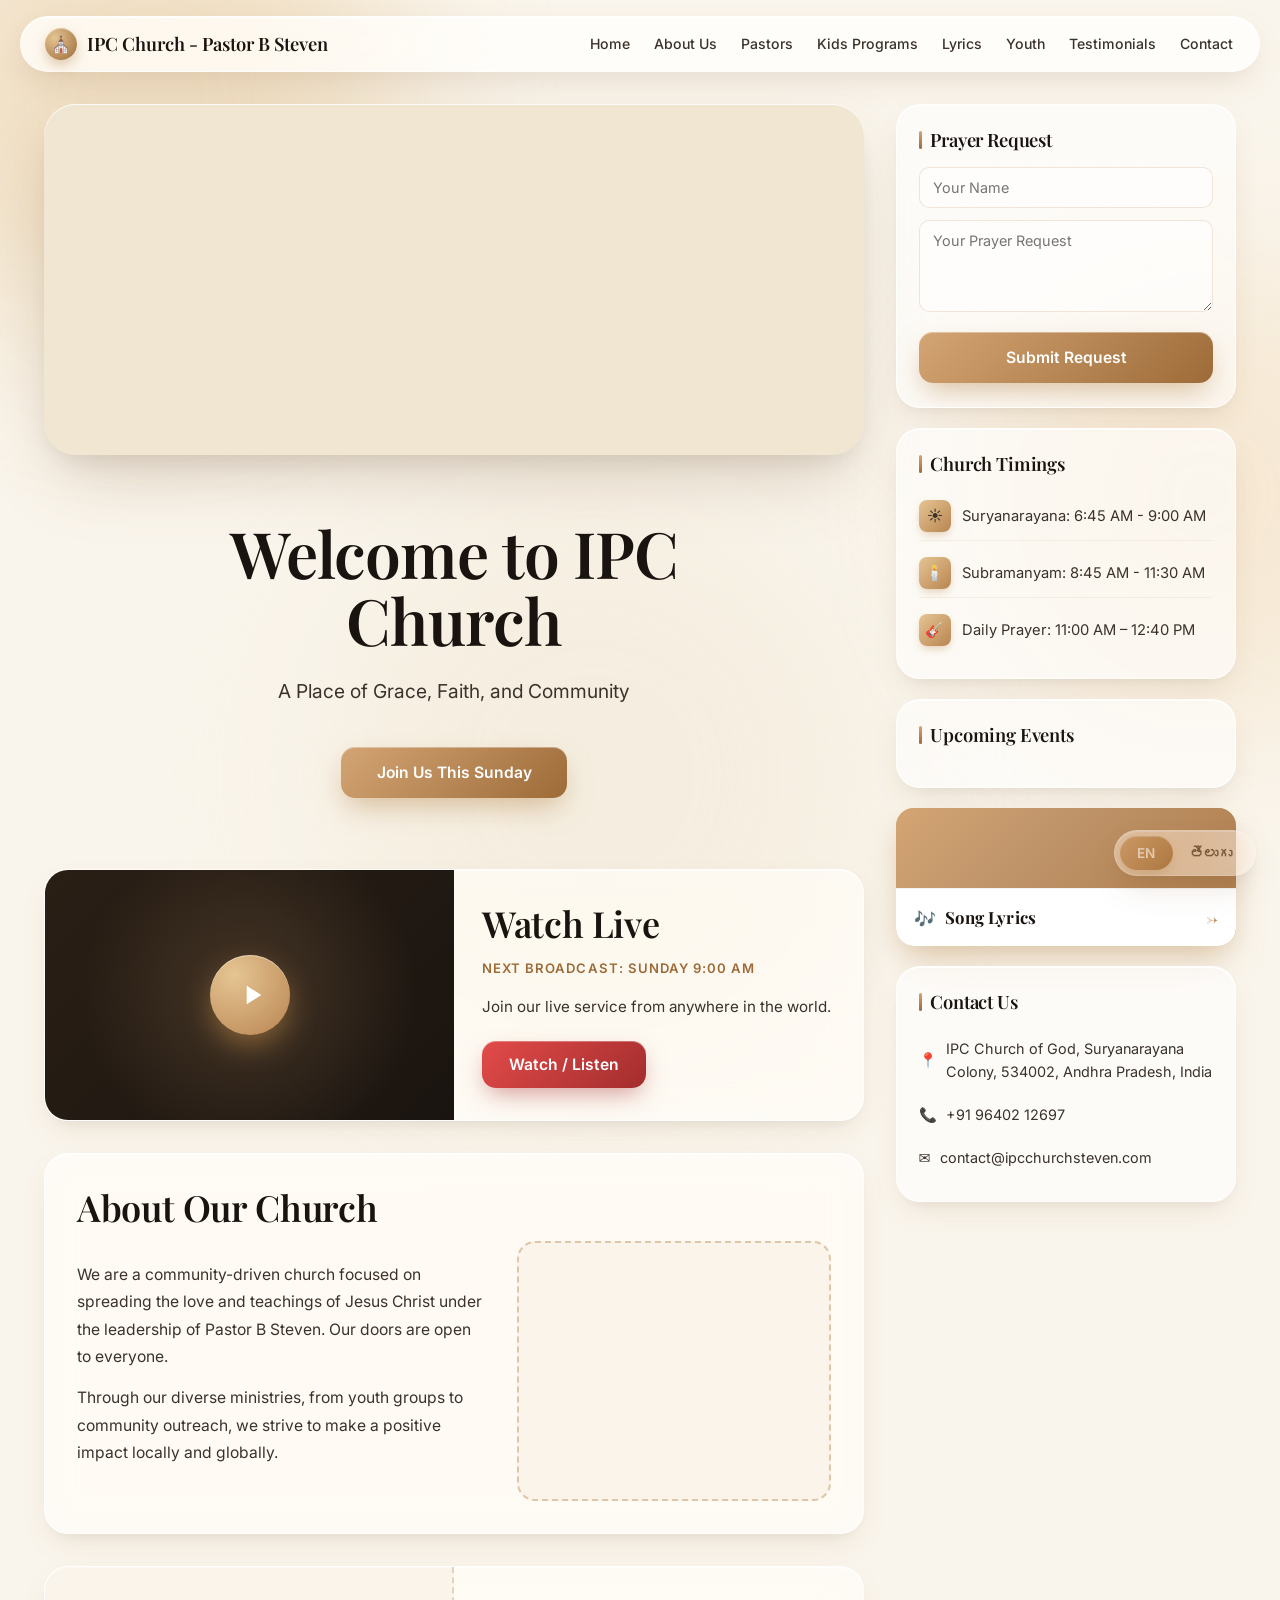
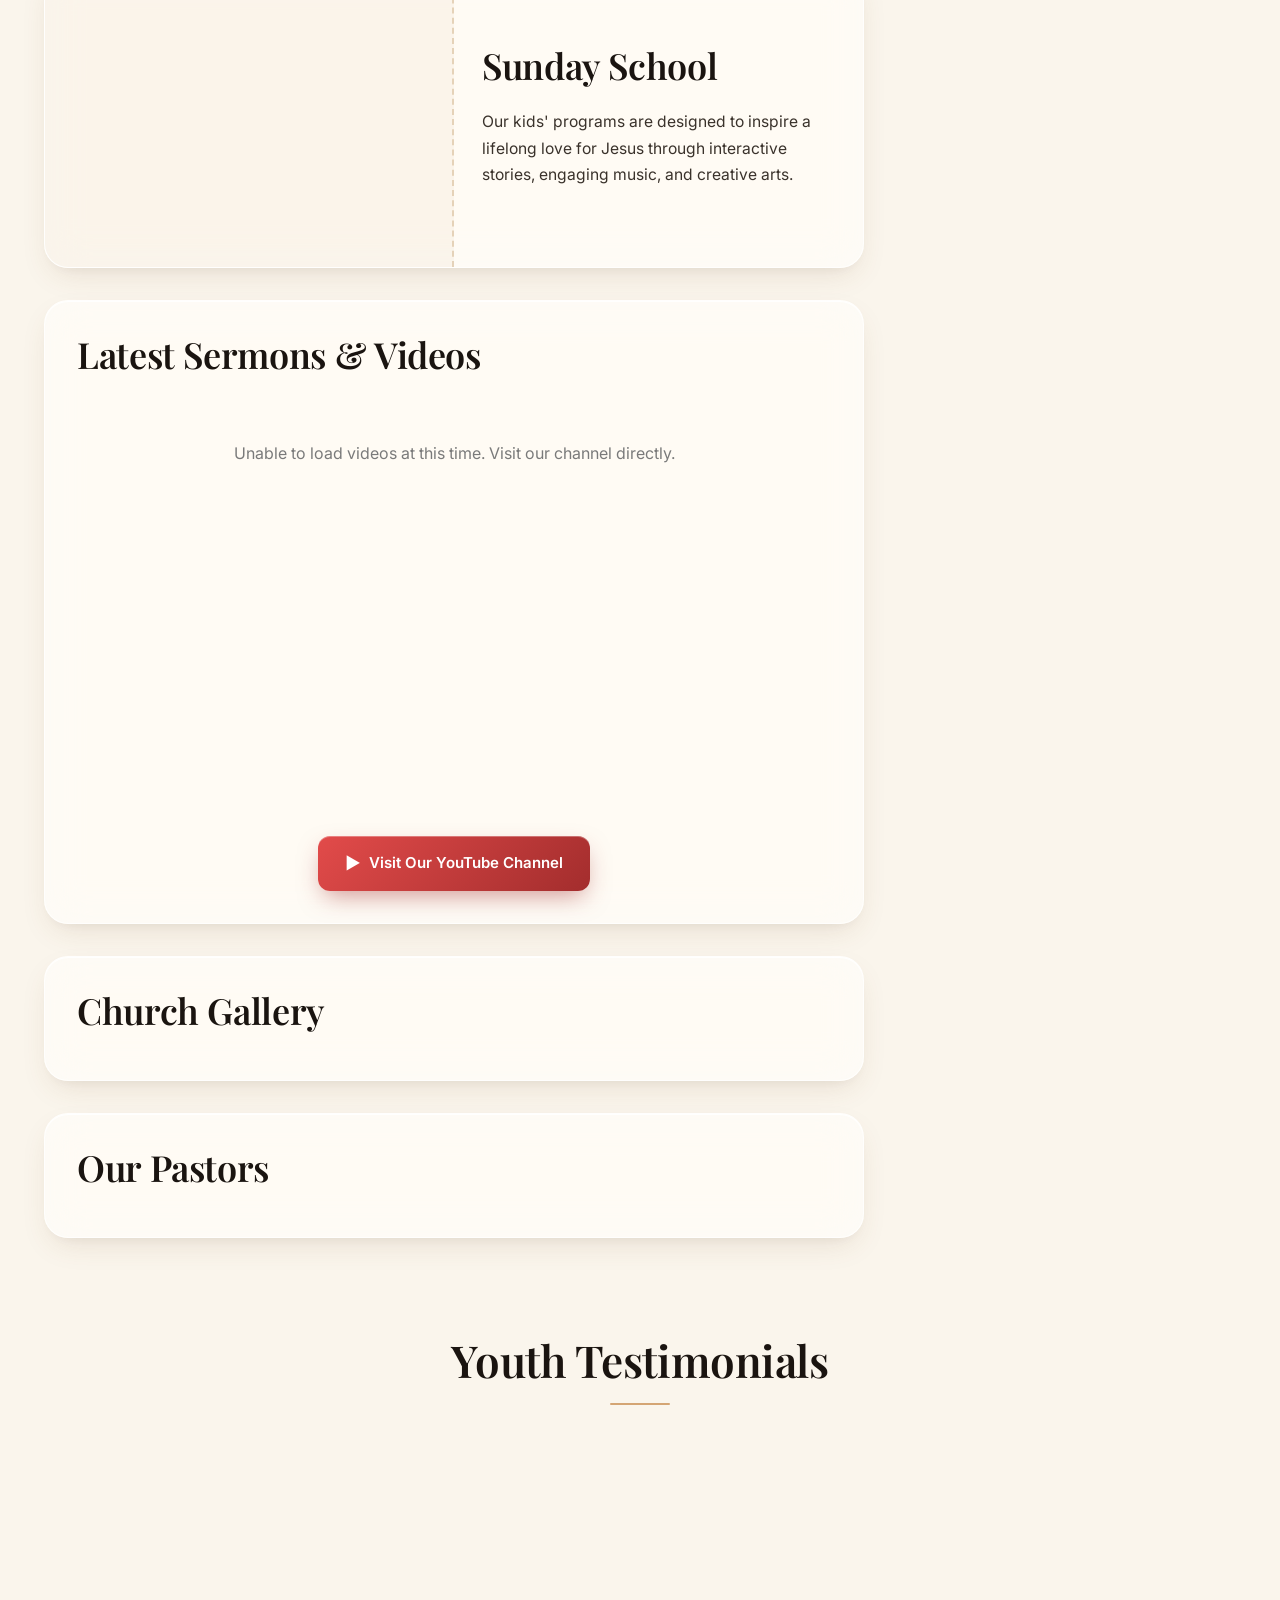
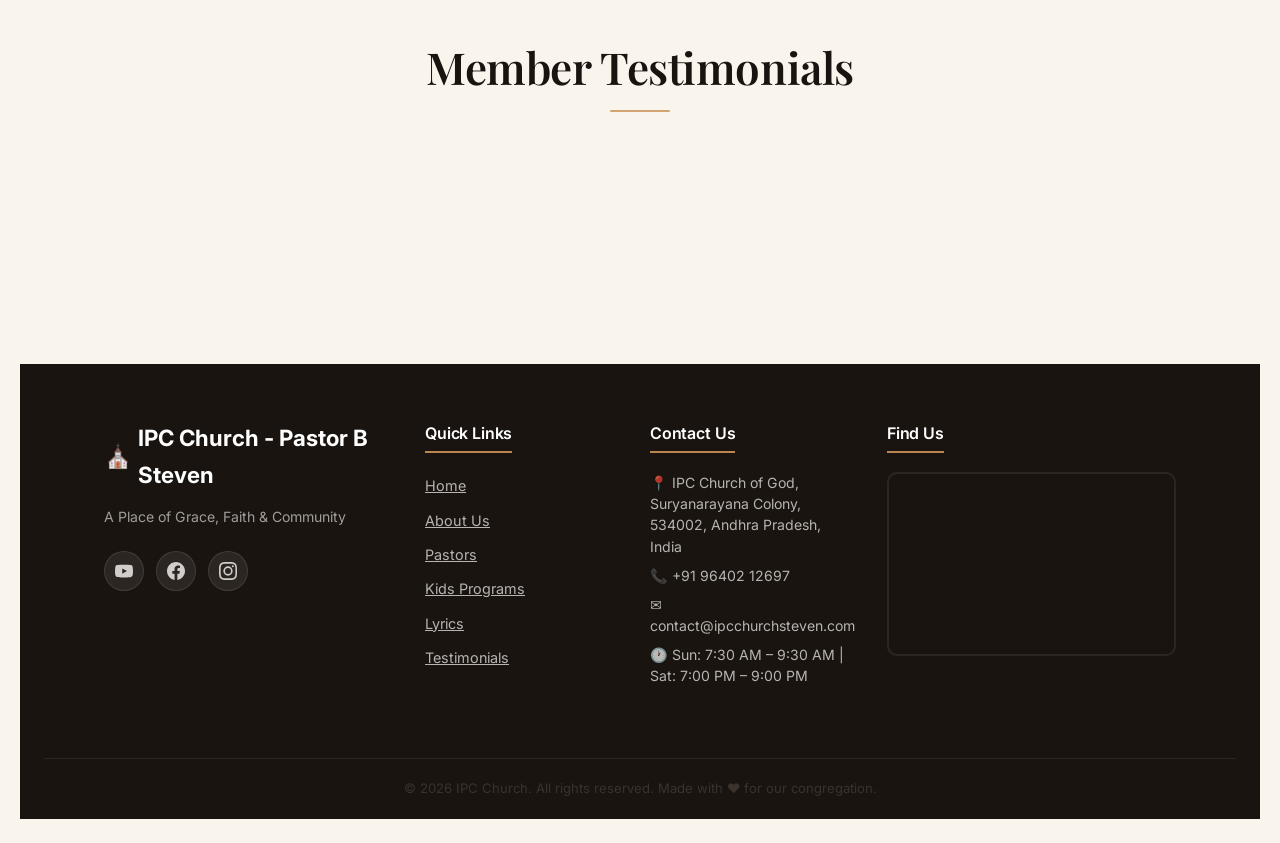
==== index.html @ 20d3e07c "Fix: load Supabase SDK + shim (was loading Firebase SDK — root cause of missing data)" ====
<!DOCTYPE html>
<html lang="en">

<head>
    <meta charset="UTF-8">
    <meta name="viewport" content="width=device-width, initial-scale=1.0">
    <title data-i18n="doc_title">Church Website</title>
    <!-- Google Fonts -->
    <link rel="preconnect" href="https://fonts.googleapis.com">
    <link rel="preconnect" href="https://fonts.gstatic.com" crossorigin>
    <link
        href="https://fonts.googleapis.com/css2?family=Inter:wght@400;500;600&family=Playfair+Display:ital,wght@0,400;0,600;0,700;1,400&display=swap"
        rel="stylesheet">
    <link rel="stylesheet" href="style.css?v=5">
    <link rel="stylesheet" href="lyrics.css">
    <!-- Supabase SDK + compat shim (replaces Firebase) -->
    <script src="https://cdn.jsdelivr.net/npm/@supabase/supabase-js@2"></script>
    <script src="supabase-shim.js"></script>
    <script src="translations.js" defer></script>
    <script src="cms-bridge.js" defer></script>
    <script src="main.js?v=3" defer></script>

</head>

<body>
    <!-- Floating Bilingual Toggle -->
    <button id="lang-toggle" class="lang-toggle">
        <span class="lang-option active" data-lang="en">EN</span>
        <span class="lang-option" data-lang="te">తెలుగు</span>
    </button>

    <!-- Sticky Navigation -->
    <header class="navbar">
        <div class="logo">
            <span class="logo-icon">⛪</span>
            <span class="logo-text" data-i18n="doc_title">IPC Church</span>
        </div>
        <button class="hamburger" id="hamburger-menu" aria-label="Toggle Menu">
            <span class="bar"></span>
            <span class="bar"></span>
            <span class="bar"></span>
        </button>
        <nav class="nav-links" id="nav-links">
            <a href="index.html#home" data-i18n="nav_home">Home</a>
            <a href="index.html#about" data-i18n="nav_about">About Us</a>
            <a href="index.html#pastors" data-i18n="nav_pastors">Pastors</a>
            <a href="kids-programs.html" data-i18n="nav_kids">Kids Programs</a>
            <a href="lyrics.html">Lyrics</a>
            <a href="index.html#youth" data-i18n="nav_youth">Youth</a>
            <a href="index.html#testimonials" data-i18n="nav_testimonials">Testimonials</a>
            <a href="index.html#contact" data-i18n="nav_contact">Contact</a>
        </nav>
    </header>

    <!-- =====================================================
         TESTIMONIAL MODAL OVERLAY
         ===================================================== -->
    <div id="testimonial-modal" class="t-modal-overlay" role="dialog" aria-modal="true" aria-labelledby="t-modal-name"
        hidden>
        <div class="t-modal-card">
            <button class="t-modal-close" id="t-modal-close" aria-label="Close">&times;</button>
            <div class="t-modal-photo-wrap">
                <div class="img-placeholder t-modal-photo" id="t-modal-photo"><span id="t-modal-num"></span></div>
            </div>
            <h3 class="t-modal-name" id="t-modal-name"></h3>
            <div class="t-modal-role" id="t-modal-role"></div>
            <div class="t-modal-quote-icon">❝</div>
            <p class="t-modal-text" id="t-modal-text"></p>
            <a href="testimonials.html" class="primary-btn t-modal-link">View All Testimonials →</a>
        </div>
    </div>

    <div class="layout-wrapper">
        <!-- Main Content Area (Left) -->
        <main class="main-content">
            <!-- Hero Section -->
            <section id="home" class="hero-section fade-in">
                <div class="hero-slider" id="heroSlider">
                    <!-- CMS Hero Slides -->
                </div>
                <div class="hero-content">
                    <h1 data-i18n="hero_title" class="title">Welcome</h1>
                    <p data-i18n="hero_subtitle" class="subtitle">A Place of Grace, Faith, and Community</p>
                    <button class="primary-btn" data-i18n="hero_btn">Join Us</button>
                </div>
            </section>

            <!-- Watch Live Section -->
            <section id="watch-live" class="watch-live-section fade-in">
                <div class="watch-live-container">
                    <div class="watch-live-video">
                        <div class="video-placeholder">
                            <svg class="play-icon" viewBox="0 0 24 24" fill="white" width="48" height="48">
                                <path d="M8 5v14l11-7z" />
                            </svg>
                        </div>
                    </div>
                    <div class="watch-live-info">
                        <h2 data-i18n="watch_live_title" class="section-title">Watch Live</h2>
                        <p class="broadcast-date" data-i18n="watch_live_date">Join our live service</p>
                        <p class="broadcast-desc" data-i18n="watch_live_desc">Stream our service from anywhere in the world.</p>
                        <button class="primary-btn live-btn" data-i18n="watch_btn">Watch / Listen</button>
                    </div>
                </div>
            </section>

            <!-- About Section -->
            <section id="about" class="about-section fade-in">
                <h2 class="section-title" data-i18n="about_title">About Our Church</h2>
                <div class="about-grid">
                    <div class="about-text">
                        <p data-i18n="about_text1">Loading church description...</p>
                        <p data-i18n="about_text2"></p>
                    </div>
                    <div class="about-img-container">
                        <img src="" alt="" class="about-img" style="display:none">
                    </div>
                </div>
            </section>

            <!-- Sunday School -->
            <section id="sunday_school" class="sunday-school-section fade-in">
                <div class="sunday-school-banner">
                    <div class="ss-img-container">
                        <img src="" alt="" class="ss-img" style="display:none">
                    </div>
                    <div class="ss-content-overlay">
                        <h2 class="section-title" data-i18n="nav_sunday_school">Sunday School & Learning</h2>
                        <p class="kids-info-desc" data-i18n="kids_info_desc">Our kids programs inspire a lifelong love for Jesus.</p>
                    </div>
                </div>
            </section>

            <!-- Latest Church Videos (Automated by CMS) -->
            <section id="youtube-feed" class="youtube-section fade-in">
                <div class="section-container">
                    <h2 class="section-title" data-i18n="yt_feed_title">Latest Sermons & Church Videos</h2>
                    <div id="yt-video-grid" class="yt-video-grid">
                        <div class="yt-loading">
                            <span class="loader"></span>
                            <p>Fetching latest videos...</p>
                        </div>
                    </div>
                    <div class="yt-section-footer">
                        <a href="#" id="yt-channel-link" target="_blank" class="yt-visit-btn">
                            <span class="yt-btn-icon">▶</span>
                            <span data-i18n="yt_btn_visit">Visit Our YouTube Channel</span>
                        </a>
                    </div>
                </div>
            </section>

            <section id="gallery" class="gallery-section fade-in">
                <h2 class="section-title" data-i18n="gallery_title">Church Gallery</h2>
                <div class="section-container">
                    <!-- Albums will be injected here -->
                </div>
            </section>

            <section id="pastors" class="pastors-section fade-in content-section">
                <h2 class="section-title" data-i18n="pastors_title">Our Pastors</h2>
                <div class="pastors-grid">
                    <!-- CMS Pastors Cards -->
                </div>
            </section>

        </main>

        <aside class="sidebar fade-in delay-1">

            <!-- Prayer Request Form -->
            <div class="sidebar-widget prayer-widget" id="prayer">
                <h3 data-i18n="sidebar_prayer_title" class="widget-title">Prayer Request</h3>
                <form class="prayer-form">
                    <input type="text" data-i18n-placeholder="sidebar_prayer_name" placeholder="Your Name" required />
                    <textarea data-i18n-placeholder="sidebar_prayer_msg" placeholder="Your Prayer Request" rows="4"
                        required></textarea>
                    <button type="submit" class="primary-btn full-width" data-i18n="sidebar_prayer_btn">Submit
                        Request</button>
                </form>
            </div>

            <!-- Church Timings -->
            <div class="sidebar-widget timings-widget" id="timings">
                <h3 data-i18n="sidebar_timings_title" class="widget-title">Church Timings</h3>
                <ul class="widget-list">
                    <li><span class="icon">☀️</span> <span data-i18n="timings_sunday">Sunday Service</span></li>
                    <li><span class="icon">🕯️</span> <span data-i18n="timings_wednesday">Wednesday Fasting Prayer</span></li>
                    <li><span class="icon">🎸</span> <span data-i18n="timings_friday">Friday Youth Meeting</span></li>
                </ul>
            </div>

            <!-- Events Timeline -->
            <div class="sidebar-widget timeline-widget" id="events">
                <h3 data-i18n="sidebar_events_title" class="widget-title">Upcoming Events</h3>
                <div class="timeline-container">
                    <!-- CMS Events -->
                </div>
            </div>

            <!-- Lyrics Banner Card -->
            <a href="lyrics.html" class="lyrics-banner-card" id="lyrics" aria-label="Go to Song Lyrics page">
                <div class="lyrics-banner-img"></div>
                <div class="lyrics-banner-label">
                    <span class="lyrics-banner-icon">🎶</span>
                    <span class="lyrics-banner-text">Song Lyrics</span>
                    <span class="lyrics-banner-arrow">→</span>
                </div>
            </a>

            <!-- Contact Info -->
            <div class="sidebar-widget contact-widget" id="contact">
                <h3 data-i18n="sidebar_contact_title" class="widget-title">Contact Us</h3>
                <div class="contact-details">
                    <p>📍 <span data-i18n="contact_address">Loading address...</span></p>
                    <p>📞 <span data-i18n="contact_phone">Loading phone...</span></p>
                    <p>✉️ <span data-i18n="contact_email">Loading email...</span></p>
                </div>
            </div>

        </aside>
    </div>

    <!-- Testimonials Section - Now Full Width & Centered below the main grid -->
    <div class="full-width-section-container">
        <section id="youth" class="testimonials-section fade-in">
            <h2 class="section-title" data-i18n="youth_test_title">Youth Testimonials</h2>
            <div class="carousel-viewport" id="youth-carousel">
                <!-- Cards will be injected by CMS/Bridge -->
            </div>
            <div class="btn-container">
                <a href="testimonials.html#youth" class="primary-btn see-more-btn" id="see-more-youth" style="display:none">See More →</a>
            </div>
        </section>

        <section id="testimonials" class="testimonials-section fade-in">
            <h2 class="section-title" data-i18n="member_test_title">Member Testimonials</h2>
            <div class="carousel-viewport" id="member-carousel">
                <!-- Cards will be injected by CMS/Bridge -->
            </div>
            <div class="btn-container">
                <a href="testimonials.html#member" class="primary-btn see-more-btn" id="see-more-member" style="display:none">See More →</a>
            </div>
        </section>
    </div>

    <!-- SITE FOOTER -->
    <footer class="site-footer">
        <div class="footer-inner">
            <!-- Brand & Social -->
            <div class="footer-brand">
                <div class="footer-logo">⛪ <span data-i18n="doc_title">IPC Church</span></div>
                <p class="footer-tagline" data-i18n="footer_tagline">A Place of Grace, Faith &amp; Community</p>
                <div class="footer-social">
                    <a href="#" class="social-link" aria-label="YouTube" title="YouTube">
                        <svg viewBox="0 0 24 24" fill="currentColor">
                            <path
                                d="M23.5 6.2a3 3 0 0 0-2.1-2.1C19.5 3.5 12 3.5 12 3.5s-7.5 0-9.4.6A3 3 0 0 0 .5 6.2 31 31 0 0 0 0 12a31 31 0 0 0 .5 5.8 3 3 0 0 0 2.1 2.1C4.5 20.5 12 20.5 12 20.5s7.5 0 9.4-.6a3 3 0 0 0 2.1-2.1A31 31 0 0 0 24 12a31 31 0 0 0-.5-5.8zM9.7 15.5V8.5l6.3 3.5-6.3 3.5z" />
                        </svg>
                    </a>
                    <a href="#" class="social-link" aria-label="Facebook" title="Facebook">
                        <svg viewBox="0 0 24 24" fill="currentColor">
                            <path
                                d="M24 12.1C24 5.4 18.6 0 12 0S0 5.4 0 12.1c0 6 4.4 11 10.1 11.9v-8.4H7.1v-3.5h3V9.4c0-3 1.8-4.6 4.5-4.6 1.3 0 2.7.2 2.7.2v3h-1.5c-1.5 0-2 .9-2 1.8v2.3h3.3l-.5 3.5h-2.8v8.4C19.6 23.1 24 18.1 24 12.1z" />
                        </svg>
                    </a>
                    <a href="#" class="social-link" aria-label="Instagram" title="Instagram">
                        <svg viewBox="0 0 24 24" fill="currentColor">
                            <path
                                d="M12 2.2c3.2 0 3.6 0 4.9.1 3.3.1 4.8 1.7 4.9 4.9.1 1.3.1 1.6.1 4.8s0 3.6-.1 4.8c-.1 3.2-1.7 4.8-4.9 4.9-1.3.1-1.6.1-4.9.1s-3.6 0-4.8-.1c-3.3-.1-4.8-1.7-4.9-4.9C2.2 15.6 2.2 15.2 2.2 12s0-3.6.1-4.8C2.4 3.9 4 2.4 7.2 2.3 8.4 2.2 8.8 2.2 12 2.2zM12 0C8.7 0 8.3 0 7.1.1 2.7.3.3 2.7.1 7.1 0 8.3 0 8.7 0 12s0 3.7.1 4.9c.2 4.4 2.6 6.8 7 7C8.3 24 8.7 24 12 24s3.7 0 4.9-.1c4.4-.2 6.8-2.6 7-7 .1-1.2.1-1.6.1-4.9s0-3.7-.1-4.9c-.2-4.4-2.6-6.8-7-7C15.7 0 15.3 0 12 0zm0 5.8a6.2 6.2 0 1 0 0 12.4A6.2 6.2 0 0 0 12 5.8zM12 16a4 4 0 1 1 0-8 4 4 0 0 1 0 8zm6.4-11.8a1.4 1.4 0 1 0 0 2.8 1.4 1.4 0 0 0 0-2.8z" />
                        </svg>
                    </a>
                </div>
            </div>

            <!-- Quick Links -->
            <div class="footer-links-col">
                <h4 class="footer-col-title" data-i18n="footer_quick_links">Quick Links</h4>
                <ul>
                    <li><a href="index.html#home">Home</a></li>
                    <li><a href="index.html#about">About Us</a></li>
                    <li><a href="index.html#pastors">Pastors</a></li>
                    <li><a href="kids-programs.html">Kids Programs</a></li>
                    <li><a href="lyrics.html">Lyrics</a></li>
                    <li><a href="testimonials.html">Testimonials</a></li>
                </ul>
            </div>

            <!-- Contact -->
            <div class="footer-contact-col">
                <h4 class="footer-col-title" data-i18n="footer_contact_title">Contact Us</h4>
                <ul class="footer-contact-list">
                    <li>📍 <span data-i18n="contact_address">123 Church Street, City, State 12345</span></li>
                    <li>📞 <span data-i18n="contact_phone">+1 (555) 000-1234</span></li>
                    <li>✉️ <span data-i18n="contact_email">info@ourchurch.org</span></li>
                    <li>🕐 <span data-i18n="footer_timings_inline">Sun: 7:30 AM – 9:30 AM | Sat: 7:00 PM – 9:00 PM</span></li>
                </ul>
            </div>

            <!-- Map -->
            <div class="footer-map-col">
                <h4 class="footer-col-title" data-i18n="footer_find_us">Find Us</h4>
                <div class="footer-map-wrapper">
                    <iframe
                        src="https://www.google.com/maps/embed?pb=!1m18!1m12!1m3!1d387190.2799160891!2d-74.25986752970947!3d40.69767006374209!2m3!1f0!2f0!3f0!3m2!1i1024!2i768!4f13.1!3m3!1m2!1s0x89c24fa5d33f083b%3A0xc80b8f06e177fe62!2sNew%20York%2C%20NY%2C%20USA!5e0!3m2!1sen!2s!4v1710000000000!5m2!1sen!2s"
                        width="100%" height="180" style="border:0;" allowfullscreen="" loading="lazy"
                        referrerpolicy="no-referrer-when-downgrade" title="Church location map">
                    </iframe>
                </div>
            </div>

        </div>
        <div class="footer-bottom">
            <p><span data-i18n="footer_copyright_full">© 2026 IPC Church. All rights reserved. Made with ❤️ for our congregation.</span></p>
        </div>
    </footer>

</body>

</html>
---- style.css ----
/* ============================================================
   IPC CHURCH — DESIGN SYSTEM v1 (glassmorphic + warm gold)
   Pure CSS redesign. Targets all existing HTML/CMS class names.
   No HTML or JS structural changes required.
   ============================================================ */

:root {
  /* Cream base + warm gold accent */
  --cream-50:  #FDFBF7;
  --cream-100: #FAF5EC;
  --cream-200: #F0E6D2;
  --cream-300: #E8DCC1;

  --gold-300: #E5C593;
  --gold-400: #D4A574;
  --gold-500: #B98551;
  --gold-600: #9C6B38;
  --gold-700: #7A5128;
  --gold-800: #5A3A1A;

  --ink-900: #1A1410;
  --ink-700: #3A322B;
  --ink-500: #6B6056;
  --ink-300: #A39A8E;

  /* Brand legacy aliases (some existing code references these) */
  --color-cream: var(--cream-100);
  --color-gold:  var(--gold-500);
  --color-slate: var(--ink-900);
  --color-text:  var(--ink-700);
  --color-text-light: var(--ink-500);
  --accent: var(--gold-500);

  /* Glass system */
  --glass:        rgba(255, 255, 255, 0.6);
  --glass-strong: rgba(255, 255, 255, 0.78);
  --glass-border: rgba(255, 255, 255, 0.7);

  /* Soft layered shadows */
  --shadow-sm: 0 1px 0 rgba(255,255,255,0.8) inset, 0 6px 14px -6px rgba(0,0,0,0.05);
  --shadow-md: 0 1px 0 rgba(255,255,255,0.9) inset, 0 12px 30px -8px rgba(120,80,40,0.15), 0 6px 14px -6px rgba(0,0,0,0.06);
  --shadow-lg: 0 1px 0 rgba(255,255,255,0.95) inset, 0 25px 60px -12px rgba(120,80,40,0.22), 0 10px 22px -8px rgba(0,0,0,0.08);
  --shadow-xl: 0 1px 0 rgba(255,255,255,1) inset, 0 40px 80px -20px rgba(180,130,70,0.3), 0 18px 36px -12px rgba(0,0,0,0.12);

  /* Geometry */
  --radius-sm: 10px;
  --radius-md: 18px;
  --radius-lg: 24px;
  --radius-xl: 32px;
  --radius-pill: 999px;

  --navbar-height: 70px;

  --spacing-xs: 0.5rem;
  --spacing-sm: 1rem;
  --spacing-md: 1.5rem;
  --spacing-lg: 2rem;
  --spacing-xl: 3rem;

  --ease-out-expo: cubic-bezier(0.16, 1, 0.3, 1);
  --ease-out-back: cubic-bezier(0.22, 1, 0.36, 1);
}

/* ============================================================
   RESET + BASE
   ============================================================ */
*, *::before, *::after { box-sizing: border-box; margin: 0; padding: 0; }
html { scroll-behavior: smooth; }
body {
  font-family: 'Inter', system-ui, -apple-system, 'Segoe UI', sans-serif;
  background: var(--cream-100);
  color: var(--ink-900);
  line-height: 1.65;
  -webkit-font-smoothing: antialiased;
  -moz-osx-font-smoothing: grayscale;
  overflow-x: hidden;
  min-height: 100vh;
  position: relative;
}
img { max-width: 100%; display: block; }
button { font-family: inherit; cursor: pointer; }
a { color: inherit; }
input, textarea, select { font-family: inherit; }

/* ============================================================
   BACKGROUND AMBIENT ORBS (via pseudo-elements — no HTML edit)
   ============================================================ */
html::before, html::after, body::before {
  content: '';
  position: fixed;
  border-radius: 50%;
  filter: blur(80px);
  opacity: 0.45;
  pointer-events: none;
  z-index: -1;
  will-change: transform;
}
html::before {
  top: -150px; left: -100px;
  width: 500px; height: 500px;
  background: var(--gold-300);
  animation: orbFloat 22s ease-in-out infinite;
}
html::after {
  top: 30%; right: -150px;
  width: 450px; height: 450px;
  background: #F2DAB6;
  animation: orbFloat 22s -7s ease-in-out infinite;
}
body::before {
  bottom: -150px; left: 25%;
  width: 550px; height: 550px;
  background: var(--cream-200);
  animation: orbFloat 22s -14s ease-in-out infinite;
}
@keyframes orbFloat {
  0%, 100% { transform: translate(0, 0) scale(1); }
  33%      { transform: translate(40px, -50px) scale(1.08); }
  66%      { transform: translate(-30px, 40px) scale(0.94); }
}

/* Make sure all real content sits above orbs */
body > * { position: relative; z-index: 1; }

/* ============================================================
   TYPOGRAPHY
   ============================================================ */
h1, h2, h3, h4, h5, h6 {
  font-family: 'Playfair Display', Georgia, serif;
  font-weight: 600;
  color: var(--ink-900);
  line-height: 1.2;
  letter-spacing: -0.01em;
}
p { color: var(--ink-700); }

/* ============================================================
   FLOATING LANGUAGE TOGGLE (existing #lang-toggle in <body>)
   ============================================================ */
.lang-toggle {
  position: fixed;
  bottom: 1.5rem;
  right: 1.5rem;
  z-index: 1000;
  background: var(--glass-strong);
  backdrop-filter: blur(24px) saturate(180%);
  -webkit-backdrop-filter: blur(24px) saturate(180%);
  border: 1px solid var(--glass-border);
  border-radius: var(--radius-pill);
  display: flex;
  align-items: center;
  padding: 5px;
  box-shadow:
    0 1px 0 rgba(255,255,255,0.9) inset,
    0 15px 35px -8px rgba(120,80,40,0.35),
    0 6px 14px -4px rgba(0,0,0,0.1);
  transition: transform 0.35s var(--ease-out-back), opacity 0.4s ease, box-shadow 0.4s ease;
}
.lang-toggle:hover {
  transform: scale(1.05) translateY(-2px);
  box-shadow:
    0 1px 0 rgba(255,255,255,1) inset,
    0 22px 48px -10px rgba(120,80,40,0.45);
}
.lang-toggle.scrolled { opacity: 0.55; }
.lang-toggle.scrolled:hover { opacity: 1; }

.lang-option {
  padding: 0.55rem 1.1rem;
  border-radius: var(--radius-pill);
  font-size: 0.85rem;
  font-weight: 600;
  color: var(--ink-700);
  transition: all 0.35s var(--ease-out-back);
}
.lang-option.active {
  background: linear-gradient(135deg, var(--gold-400), var(--gold-600));
  color: white;
  box-shadow:
    0 1px 0 rgba(255,255,255,0.35) inset,
    0 6px 16px -4px rgba(180,130,70,0.55);
}

@media (max-width: 480px) {
  .lang-toggle { bottom: 1rem; right: 1rem; }
  .lang-option { padding: 0.5rem 0.95rem; font-size: 0.8rem; }
}

/* ============================================================
   STICKY GLASS NAVBAR
   ============================================================ */
.navbar {
  position: sticky;
  top: 1rem;
  z-index: 30;
  max-width: 1240px;
  margin: 1rem auto;
  padding: 0.65rem 1.5rem;
  display: flex;
  align-items: center;
  justify-content: space-between;
  background: var(--glass-strong);
  backdrop-filter: blur(24px) saturate(180%);
  -webkit-backdrop-filter: blur(24px) saturate(180%);
  border: 1px solid var(--glass-border);
  border-radius: var(--radius-pill);
  box-shadow:
    0 1px 0 rgba(255,255,255,0.9) inset,
    0 12px 32px -8px rgba(120,80,40,0.18);
}
.logo {
  display: flex;
  align-items: center;
  gap: 0.6rem;
  flex-shrink: 0;
}
.logo-icon {
  width: 32px; height: 32px;
  background: radial-gradient(circle at 30% 30%, var(--gold-300), var(--gold-600));
  border-radius: 50%;
  display: flex;
  align-items: center;
  justify-content: center;
  font-size: 1rem;
  color: white;
  box-shadow:
    0 1px 0 rgba(255,255,255,0.4) inset,
    0 6px 14px -2px rgba(180,130,70,0.5);
}
.logo-text {
  font-family: 'Playfair Display', Georgia, serif;
  font-weight: 600;
  font-size: 1.15rem;
  color: var(--ink-900);
}

.nav-links {
  display: flex;
  gap: 1.2rem;
  font-size: 0.88rem;
  font-weight: 500;
  color: var(--ink-700);
}
.nav-links a {
  color: inherit;
  text-decoration: none;
  padding: 0.3rem 0.15rem;
  position: relative;
  transition: color 0.25s;
}
.nav-links a:hover,
.nav-links a.active { color: var(--gold-600); }
.nav-links a::after {
  content: '';
  position: absolute;
  bottom: -2px; left: 50%;
  width: 0; height: 1.5px;
  background: var(--gold-500);
  transform: translateX(-50%);
  transition: width 0.25s;
}
.nav-links a:hover::after,
.nav-links a.active::after { width: 80%; }

.hamburger {
  display: none;
  width: 36px; height: 36px;
  background: transparent;
  border: 0;
  flex-direction: column;
  justify-content: center;
  gap: 5px;
  padding: 0;
}
.hamburger .bar {
  width: 22px; height: 2px;
  background: var(--ink-900);
  border-radius: 2px;
  transition: all 0.3s;
}

@media (max-width: 1024px) {
  .nav-links {
    display: none;
    position: absolute;
    top: calc(100% + 8px);
    right: 0; left: 0;
    flex-direction: column;
    gap: 0;
    padding: 1rem;
    background: var(--glass-strong);
    backdrop-filter: blur(28px) saturate(180%);
    -webkit-backdrop-filter: blur(28px) saturate(180%);
    border: 1px solid var(--glass-border);
    border-radius: var(--radius-lg);
    box-shadow: var(--shadow-lg);
  }
  .nav-links.open { display: flex; }
  .nav-links a {
    padding: 0.7rem 0.9rem;
    border-bottom: 1px solid rgba(180,130,70,0.1);
    text-align: center;
    font-size: 0.95rem;
  }
  .nav-links a:last-child { border-bottom: 0; }
  .nav-links a::after { display: none; }
  .hamburger { display: flex; }
  .hamburger.toggle .bar:nth-child(1) { transform: translateY(7px) rotate(45deg); }
  .hamburger.toggle .bar:nth-child(2) { opacity: 0; }
  .hamburger.toggle .bar:nth-child(3) { transform: translateY(-7px) rotate(-45deg); }
}

/* ============================================================
   2-COLUMN LAYOUT
   ============================================================ */
.layout-wrapper {
  display: grid;
  grid-template-columns: 1fr 340px;
  gap: 2rem;
  max-width: 1240px;
  margin: 0 auto;
  padding: 1rem 1.5rem 3rem;
  align-items: flex-start;
}
.main-content {
  min-width: 0;
  display: flex;
  flex-direction: column;
  gap: 2rem;
}
.sidebar {
  position: sticky;
  top: calc(var(--navbar-height) + 2rem);
  display: flex;
  flex-direction: column;
  gap: 1.25rem;
}
.main-content > section { margin-bottom: 0; }

@media (max-width: 1024px) {
  .layout-wrapper {
    grid-template-columns: 1fr;
    padding: 0.5rem 1.25rem 2rem;
    gap: 1.5rem;
  }
  .sidebar {
    position: static;
    display: grid;
    grid-template-columns: repeat(auto-fit, minmax(300px, 1fr));
    gap: 1.25rem;
  }
}
@media (max-width: 600px) {
  .sidebar { grid-template-columns: 1fr; }
}

/* ============================================================
   HERO — slideshow on top, text+CTA below (flex column)
   ============================================================ */
.hero-section {
  display: flex;
  flex-direction: column;
  height: auto !important;          /* override existing inline height */
  border-radius: 0 !important;
  overflow: visible !important;
  background: transparent !important;
  animation: heroSplash 1.1s var(--ease-out-back) both;
}
@keyframes heroSplash {
  0%   { opacity: 0; transform: translateY(40px) scale(0.97); }
  100% { opacity: 1; transform: translateY(0) scale(1); }
}

.hero-slider {
  position: relative !important;
  inset: auto !important;
  width: 100%;
  aspect-ratio: 21 / 9;
  border-radius: var(--radius-xl);
  overflow: hidden;
  background: var(--cream-200);
  box-shadow:
    0 1px 0 rgba(255,255,255,0.9) inset,
    0 30px 70px -15px rgba(120,80,40,0.25),
    0 14px 28px -10px rgba(0,0,0,0.1);
}
@media (max-width: 768px) {
  .hero-slider { aspect-ratio: 4 / 3; }
}

.hero-slider .slide {
  position: absolute;
  inset: 0;
  transition: transform 1.2s cubic-bezier(0.25, 1, 0.5, 1),
              opacity 1.4s cubic-bezier(0.25, 1, 0.5, 1);
  z-index: 1;
}
.hero-slider .slide.active {
  transform: translateX(0);
  z-index: 3;
}
.hero-slider .slide.last-active {
  transform: translateX(-100%);
  z-index: 2;
}
.hero-slider .slide.next {
  transform: translateX(100%);
  transition: none;
  z-index: 1;
}

.hero-placeholder {
  width: 100%;
  height: 100%;
  background: radial-gradient(circle at 30% 30%, rgba(229,197,147,0.4), transparent 60%),
              linear-gradient(135deg, #9C6B38 0%, #7A5128 50%, #4A2C0E 100%);
  display: flex;
  align-items: center;
  justify-content: center;
}
.hero-placeholder span {
  font-size: clamp(4rem, 10vw, 9rem);
  opacity: 0.25;
  color: white;
}

/* Text block now sits BELOW the slider, centered */
.hero-content {
  position: static !important;
  width: 100% !important;
  max-width: 720px !important;
  height: auto !important;
  margin: 0 auto;
  padding: clamp(2.5rem, 5vw, 4rem) 1.5rem clamp(1.5rem, 3vw, 2.5rem) !important;
  background: transparent !important;
  text-align: center;
  display: flex !important;
  flex-direction: column !important;
  align-items: center !important;
  gap: 1rem;
}
.hero-content .title,
.hero-content h1 {
  font-family: 'Playfair Display', Georgia, serif;
  font-size: clamp(2.25rem, 5vw, 4rem);
  font-weight: 600;
  line-height: 1.05;
  letter-spacing: -0.015em;
  margin-bottom: 0.4rem;
}
.hero-content .subtitle,
.hero-content p {
  font-size: clamp(1rem, 1.6vw, 1.2rem);
  color: var(--ink-700);
  max-width: 560px;
  margin-bottom: 1.5rem;
}

/* ============================================================
   PRIMARY BUTTON — gold gradient
   ============================================================ */
.primary-btn {
  display: inline-flex;
  align-items: center;
  gap: 0.5rem;
  background: linear-gradient(135deg, var(--gold-400), var(--gold-600));
  color: white;
  padding: 1rem 2.2rem;
  border: none;
  border-radius: 14px;
  font-size: 0.98rem;
  font-weight: 600;
  text-decoration: none;
  cursor: pointer;
  box-shadow:
    0 1px 0 rgba(255,255,255,0.35) inset,
    0 12px 28px -6px rgba(180,130,70,0.5);
  transition: all 0.35s var(--ease-out-back);
  font-family: inherit;
}
.primary-btn:hover {
  transform: translateY(-3px);
  box-shadow:
    0 1px 0 rgba(255,255,255,0.35) inset,
    0 18px 40px -8px rgba(180,130,70,0.6);
}
.primary-btn.full-width { width: 100%; justify-content: center; }

/* ============================================================
   GLASS CARD UTILITY (no class needed — applied to sections below)
   ============================================================ */
.watch-live-section,
.about-section,
.sunday-school-section,
.youtube-section,
.gallery-section,
.pastors-section,
.sidebar-widget,
.lyrics-banner-card {
  background: var(--glass);
  backdrop-filter: blur(20px) saturate(180%);
  -webkit-backdrop-filter: blur(20px) saturate(180%);
  border: 1px solid var(--glass-border);
  border-radius: var(--radius-lg);
  box-shadow: var(--shadow-md);
  padding: 2rem;
  position: relative;
  overflow: hidden;
}
.watch-live-section { padding: 0 !important; }
.sunday-school-section { padding: 0 !important; }

/* ============================================================
   SECTION TITLES
   ============================================================ */
.section-title {
  font-family: 'Playfair Display', Georgia, serif;
  font-size: clamp(1.75rem, 3vw, 2.25rem);
  font-weight: 600;
  margin-bottom: 0.75rem;
  text-align: left;
  line-height: 1.2;
}
.t-section-divider,
.section-divider {
  width: 60px;
  height: 2px;
  background: linear-gradient(90deg, transparent, var(--gold-400), transparent);
  border-radius: 2px;
  margin-bottom: 1.5rem;
}

/* ============================================================
   WATCH LIVE — split card
   ============================================================ */
.watch-live-container {
  display: grid;
  grid-template-columns: 1fr 1fr;
  align-items: stretch;
}
@media (max-width: 700px) {
  .watch-live-container { grid-template-columns: 1fr; }
}
.watch-live-video {
  background: linear-gradient(135deg, #2A1F15, #1A1410);
  min-height: 240px;
  display: flex;
  align-items: center;
  justify-content: center;
  position: relative;
  overflow: hidden;
}
.watch-live-video::before {
  content: '';
  position: absolute;
  inset: 0;
  background: radial-gradient(circle at 50% 50%, rgba(212,165,116,0.2), transparent 70%);
}
.video-placeholder {
  width: 80px; height: 80px;
  border-radius: 50%;
  background: radial-gradient(circle at 30% 25%, var(--gold-300), var(--gold-500));
  display: flex;
  align-items: center;
  justify-content: center;
  box-shadow:
    0 1px 0 rgba(255,255,255,0.4) inset,
    0 12px 30px -4px rgba(180,130,70,0.7);
  position: relative;
  z-index: 1;
  cursor: pointer;
  transition: transform 0.3s;
}
.video-placeholder:hover { transform: scale(1.08); }
.play-icon { width: 32px; height: 32px; margin-left: 4px; }
.watch-live-info {
  padding: 2rem 1.75rem;
  display: flex;
  flex-direction: column;
  justify-content: center;
  gap: 0.4rem;
}
.watch-live-info .section-title { margin-bottom: 0.4rem; }
.broadcast-date {
  color: var(--gold-600);
  font-size: 0.82rem;
  font-weight: 600;
  text-transform: uppercase;
  letter-spacing: 0.08em;
}
.broadcast-desc {
  color: var(--ink-700);
  font-size: 0.95rem;
  margin: 0.5rem 0 0.5rem;
}
.live-btn {
  background: linear-gradient(135deg, #E24B4A, #A32D2D) !important;
  box-shadow: 0 1px 0 rgba(255,255,255,0.3) inset, 0 10px 24px -6px rgba(162,45,45,0.5) !important;
  padding: 0.85rem 1.7rem !important;
  align-self: flex-start;
  margin-top: 0.5rem;
}
.live-btn:hover {
  box-shadow: 0 1px 0 rgba(255,255,255,0.3) inset, 0 14px 32px -8px rgba(162,45,45,0.6) !important;
}

/* ============================================================
   ABOUT SECTION
   ============================================================ */
.about-grid {
  display: grid;
  grid-template-columns: 1.3fr 1fr;
  gap: 2rem;
  align-items: center;
}
@media (max-width: 700px) {
  .about-grid { grid-template-columns: 1fr; }
}
.about-text p {
  color: var(--ink-700);
  margin-bottom: 0.85rem;
  font-size: 0.98rem;
  line-height: 1.75;
}
.about-img-container {
  border-radius: var(--radius-md);
  overflow: hidden;
  background: rgba(180,130,70,0.06);
  border: 2px dashed rgba(180,130,70,0.4);
  min-height: 260px;
  display: flex;
  align-items: center;
  justify-content: center;
}
.about-img {
  display: block;
  width: 100%;
  height: auto;
  object-fit: cover;
  border-radius: var(--radius-md);
}
.about-img-container:has(img:not([style*="display:none"])) {
  border: none;
  background: transparent;
}

/* ============================================================
   SUNDAY SCHOOL banner
   ============================================================ */
.sunday-school-banner {
  display: grid;
  grid-template-columns: 1fr 1fr;
  align-items: stretch;
  min-height: 300px;
}
@media (max-width: 700px) {
  .sunday-school-banner { grid-template-columns: 1fr; }
}
.ss-img-container {
  background: rgba(180,130,70,0.06);
  border-right: 2px dashed rgba(180,130,70,0.3);
  min-height: 240px;
  display: flex;
  align-items: center;
  justify-content: center;
  position: relative;
  overflow: hidden;
}
@media (max-width: 700px) {
  .ss-img-container { border-right: 0; border-bottom: 2px dashed rgba(180,130,70,0.3); }
}
.ss-img {
  width: 100%;
  height: 100%;
  object-fit: cover;
}
.ss-img-container:has(img:not([style*="display:none"])) {
  border: none;
  background: transparent;
}
.ss-content-overlay {
  padding: 2.25rem 1.75rem;
  display: flex;
  flex-direction: column;
  justify-content: center;
  gap: 0.6rem;
}
.kids-info-desc { color: var(--ink-700); font-size: 0.98rem; line-height: 1.7; }

/* ============================================================
   YOUTUBE FEED
   ============================================================ */
.section-container { width: 100%; }
.yt-video-grid {
  display: grid;
  grid-template-columns: repeat(auto-fit, minmax(220px, 1fr));
  gap: 1.25rem;
  margin: 1rem 0 1.25rem;
}
.yt-loading {
  grid-column: 1 / -1;
  display: flex;
  flex-direction: column;
  align-items: center;
  gap: 0.75rem;
  padding: 2rem;
  color: var(--ink-500);
}
.loader {
  width: 28px; height: 28px;
  border: 3px solid var(--gold-300);
  border-top-color: var(--gold-600);
  border-radius: 50%;
  animation: spin 1s linear infinite;
}
@keyframes spin {
  to { transform: rotate(360deg); }
}
.yt-video-grid > * {
  aspect-ratio: 16 / 9;
  border-radius: 14px;
  overflow: hidden;
  cursor: pointer;
  transition: transform 0.35s var(--ease-out-back);
}
.yt-video-grid > *:hover { transform: translateY(-4px); }
.yt-card {
  background: linear-gradient(135deg, #2A1F15, #0A0805);
  position: relative;
}
.yt-section-footer { text-align: center; }
.yt-visit-btn {
  display: inline-flex;
  align-items: center;
  gap: 0.5rem;
  background: linear-gradient(135deg, #E24B4A, #A32D2D);
  color: white;
  padding: 0.85rem 1.7rem;
  border-radius: 12px;
  font-weight: 600;
  font-size: 0.94rem;
  text-decoration: none;
  box-shadow: 0 1px 0 rgba(255,255,255,0.3) inset, 0 10px 24px -6px rgba(162,45,45,0.5);
  transition: all 0.3s;
}
.yt-visit-btn:hover { transform: translateY(-2px); }
.yt-btn-icon { font-size: 1.05rem; }

/* ============================================================
   GALLERY
   ============================================================ */
.gallery-section .section-container {
  display: grid;
  grid-template-columns: repeat(auto-fit, minmax(160px, 1fr));
  gap: 0.85rem;
  margin-top: 1rem;
}
.gallery-section .section-container > * {
  aspect-ratio: 1;
  border-radius: 14px;
  overflow: hidden;
  cursor: pointer;
  transition: transform 0.35s var(--ease-out-back);
}
.gallery-section .section-container > *:hover { transform: translateY(-3px) scale(1.02); }

/* ============================================================
   PASTORS — bigger photo, glass cards
   ============================================================ */
.pastors-grid {
  display: grid !important;
  grid-template-columns: repeat(auto-fit, minmax(260px, 1fr)) !important;
  gap: 1.5rem !important;
  margin-top: 1rem;
}
.pastor-card {
  background: rgba(255,255,255,0.55) !important;
  backdrop-filter: blur(14px) saturate(180%);
  -webkit-backdrop-filter: blur(14px) saturate(180%);
  border: 1px solid rgba(255,255,255,0.7) !important;
  border-radius: 24px !important;
  padding: 1.5rem !important;
  text-align: center;
  cursor: pointer;
  flex: none !important;
  width: auto !important;
  min-width: 0 !important;
  transition: all 0.4s var(--ease-out-back);
  box-shadow:
    0 1px 0 rgba(255,255,255,0.85) inset,
    0 12px 28px -8px rgba(120,80,40,0.2) !important;
}
.pastor-card:hover {
  transform: translateY(-8px);
  box-shadow:
    0 1px 0 rgba(255,255,255,1) inset,
    0 30px 60px -15px rgba(120,80,40,0.32) !important;
}
/* The pastor-img-wrapper has inline styles from CMS — override key ones */
.pastor-card .pastor-img-wrapper {
  height: 320px !important;
  border: none !important;
  border-radius: 18px !important;
  background: rgba(180,130,70,0.06);
  margin-bottom: 1.25rem !important;
  position: relative;
}
.pastor-card .pastor-img-wrapper:not(:has(img)) {
  border: 2px dashed rgba(180,130,70,0.4) !important;
}
.pastor-card .pastor-img-wrapper img {
  width: 100%; height: 100%;
  object-fit: cover;
}
.pastor-card h3 {
  font-family: 'Playfair Display', Georgia, serif;
  font-size: 1.25rem;
  font-weight: 600;
  margin-bottom: 0.3rem;
}
.pastor-role {
  color: var(--gold-600);
  font-weight: 600;
  font-size: 0.78rem;
  text-transform: uppercase;
  letter-spacing: 0.1em;
}

/* ============================================================
   SIDEBAR WIDGETS — glass
   ============================================================ */
.sidebar-widget {
  padding: 1.5rem 1.35rem !important;
}
.widget-title {
  font-family: 'Playfair Display', Georgia, serif;
  font-size: 1.15rem;
  font-weight: 600;
  margin-bottom: 1rem;
  display: flex;
  align-items: center;
  gap: 0.55rem;
}
.widget-title::before {
  content: '';
  width: 3px; height: 18px;
  background: linear-gradient(180deg, var(--gold-400), var(--gold-600));
  border-radius: 2px;
}

.prayer-form input,
.prayer-form textarea {
  width: 100%;
  background: rgba(255,255,255,0.55);
  border: 1px solid rgba(180,130,70,0.2);
  border-radius: 10px;
  padding: 0.7rem 0.85rem;
  font-size: 0.9rem;
  color: var(--ink-900);
  margin-bottom: 0.75rem;
  transition: all 0.25s;
}
.prayer-form input:focus,
.prayer-form textarea:focus {
  outline: none;
  border-color: var(--gold-500);
  background: rgba(255,255,255,0.85);
  box-shadow: 0 0 0 3px rgba(180,130,70,0.12);
}
.prayer-form textarea { resize: vertical; min-height: 90px; }

.widget-list {
  list-style: none;
  display: flex;
  flex-direction: column;
  gap: 0.4rem;
}
.widget-list li {
  display: flex;
  align-items: center;
  gap: 0.7rem;
  padding: 0.55rem 0;
  font-size: 0.92rem;
  color: var(--ink-700);
  border-bottom: 1px solid rgba(180,130,70,0.1);
}
.widget-list li:last-child { border-bottom: none; }
.widget-list .icon {
  width: 32px; height: 32px;
  border-radius: 8px;
  background: linear-gradient(135deg, var(--gold-300), var(--gold-500));
  display: inline-flex;
  align-items: center;
  justify-content: center;
  flex-shrink: 0;
  font-size: 0.95rem;
  box-shadow: 0 4px 10px -2px rgba(180,130,70,0.4);
}

.timeline-container { display: flex; flex-direction: column; gap: 0.6rem; }
.timeline-item {
  display: flex;
  gap: 0.85rem;
  padding: 0.7rem 0;
  border-bottom: 1px solid rgba(180,130,70,0.1);
}
.timeline-item:last-child { border-bottom: none; }

.lyrics-banner-card {
  display: block;
  padding: 0 !important;
  background: linear-gradient(135deg, var(--gold-400), var(--gold-600)) !important;
  color: white !important;
  border: 0 !important;
  text-decoration: none;
  box-shadow:
    0 1px 0 rgba(255,255,255,0.3) inset,
    0 15px 32px -8px rgba(180,130,70,0.5) !important;
  position: relative;
  overflow: hidden;
  transition: transform 0.3s;
}
.lyrics-banner-card:hover { transform: translateY(-3px); }
.lyrics-banner-img {
  height: 80px;
  background:
    radial-gradient(circle at 70% 50%, rgba(255,255,255,0.2), transparent 60%);
}
.lyrics-banner-label {
  padding: 1rem 1.35rem 1.25rem;
  display: flex;
  align-items: center;
  gap: 0.6rem;
  font-family: 'Playfair Display', Georgia, serif;
  font-size: 1.1rem;
  font-weight: 600;
}
.lyrics-banner-arrow { margin-left: auto; transition: transform 0.25s; }
.lyrics-banner-card:hover .lyrics-banner-arrow { transform: translateX(4px); }

.contact-details {
  display: flex;
  flex-direction: column;
  gap: 0.3rem;
}
.contact-details p {
  display: flex;
  align-items: center;
  gap: 0.6rem;
  padding: 0.45rem 0;
  font-size: 0.9rem;
  color: var(--ink-700);
}

/* ============================================================
   TESTIMONIALS — 3D ARC carousel, vertical rectangle cards
   ============================================================ */
.full-width-section-container {
  max-width: 1500px;
  margin: 0 auto;
  padding: 0 1.5rem;
}
.testimonials-section {
  margin: 3rem 0;
  text-align: center;
}
.testimonials-section .section-title {
  text-align: center;
  font-size: clamp(2rem, 4vw, 2.75rem);
}
.testimonials-section .section-title::after {
  content: '';
  display: block;
  width: 60px; height: 2px;
  background: var(--gold-400);
  margin: 1rem auto 0;
  border-radius: 2px;
}

.carousel-viewport {
  display: flex;
  overflow-x: auto;
  scroll-snap-type: x mandatory;
  gap: 2.5rem;
  padding: 5rem 0 6rem;
  scroll-behavior: smooth;
  scrollbar-width: none;
  scroll-padding: 0 50%;
  perspective: 1500px;
}
.carousel-viewport::-webkit-scrollbar { display: none; }
.carousel-viewport::before,
.carousel-viewport::after {
  content: '';
  flex: 0 0 calc(50% - 190px);
}

/* VERTICAL RECTANGLE CARD — 380×560+ — bigger photo — smooth */
.carousel-card {
  flex: 0 0 380px;
  min-height: 560px;
  background: var(--glass-strong);
  backdrop-filter: blur(24px) saturate(180%);
  -webkit-backdrop-filter: blur(24px) saturate(180%);
  border: 1px solid var(--glass-border);
  padding: 3rem 2rem 2.75rem;
  border-radius: var(--radius-xl);
  box-shadow: var(--shadow-md);
  scroll-snap-align: center;
  cursor: pointer;
  display: flex;
  flex-direction: column;
  align-items: center;
  text-align: center;
  position: relative;
  transform-origin: center center;
  will-change: transform, opacity;
  transition:
    transform 0.55s var(--ease-out-expo),
    opacity 0.5s ease,
    box-shadow 0.45s ease;
}
.carousel-card.center-card { box-shadow: var(--shadow-xl); }
.carousel-card::before {
  content: '"';
  position: absolute;
  top: 0.5rem; left: 1.75rem;
  font-family: 'Playfair Display', Georgia, serif;
  font-size: 6.5rem;
  color: var(--gold-400);
  opacity: 0.35;
  line-height: 1;
  user-select: none;
  z-index: 0;
}

/* BIGGER photo: 200×200 */
.carousel-card .testimonial-photo-wrapper {
  width: 200px;
  height: 200px;
  margin: 0 0 1.5rem;
  border-radius: 50%;
  overflow: hidden;
  flex-shrink: 0;
  position: relative;
  z-index: 1;
  background: rgba(180,130,70,0.06);
  border: 2px dashed rgba(180,130,70,0.4);
  display: flex;
  align-items: center;
  justify-content: center;
  transition: all 0.3s;
}
.carousel-card .testimonial-photo-wrapper:has(img) {
  background: transparent;
  border: 3px solid var(--gold-300);
}
.carousel-card:hover .testimonial-photo-wrapper {
  background: rgba(180,130,70,0.12);
  border-color: var(--gold-500);
}
.carousel-card img.testimonial-photo {
  width: 100%;
  height: 100%;
  object-fit: cover;
  display: block;
}
.carousel-card .img-placeholder.testimonial-photo {
  width: 100%;
  height: 100%;
  background: transparent;
  display: flex;
  align-items: center;
  justify-content: center;
  color: var(--gold-600);
  font-family: 'Playfair Display', Georgia, serif;
  font-size: 1.5rem;
  font-weight: 600;
}

.carousel-card .testimonial-name,
.carousel-card h4 {
  font-family: 'Playfair Display', Georgia, serif;
  font-size: 1.5rem;
  font-weight: 600;
  margin-bottom: 0.35rem;
  position: relative;
  z-index: 1;
}
.carousel-card .testimonial-role {
  font-size: 0.78rem;
  color: var(--gold-600);
  font-weight: 600;
  text-transform: uppercase;
  letter-spacing: 0.1em;
  margin-bottom: 1.4rem;
  position: relative;
  z-index: 1;
}
.carousel-card .testimonial-text-wrapper {
  flex: 1;
  display: flex;
  align-items: flex-start;
  position: relative;
  z-index: 1;
}
.carousel-card .testimonial-text {
  font-size: 1rem;
  color: var(--ink-700);
  line-height: 1.8;
  font-style: italic;
  font-family: 'Playfair Display', Georgia, serif;
  font-weight: 500;
}

@media (max-width: 1100px) {
  .carousel-card {
    flex: 0 0 320px;
    min-height: 500px;
    padding: 2.5rem 1.5rem 2.25rem;
  }
  .carousel-viewport::before,
  .carousel-viewport::after { flex: 0 0 calc(50% - 160px); }
  .carousel-card .testimonial-photo-wrapper { width: 170px; height: 170px; }
}
@media (max-width: 600px) {
  .carousel-card { flex: 0 0 85vw; min-height: 480px; }
  .carousel-viewport { gap: 1.25rem; padding: 3rem 0 4rem; }
  .carousel-viewport::before,
  .carousel-viewport::after { flex: 0 0 calc(50% - 42.5vw); }
  .carousel-card .testimonial-photo-wrapper { width: 150px; height: 150px; }
}

.btn-container { margin-top: 1rem; }
.see-more-btn { display: inline-flex; }

/* ============================================================
   TESTIMONIAL MODAL (kept simple, glass)
   ============================================================ */
.t-modal-overlay {
  position: fixed;
  inset: 0;
  background: rgba(26, 20, 16, 0.6);
  backdrop-filter: blur(8px);
  -webkit-backdrop-filter: blur(8px);
  z-index: 9999;
  display: flex;
  align-items: center;
  justify-content: center;
  padding: 1.5rem;
  animation: fadeIn 0.3s ease;
}
.t-modal-overlay[hidden] { display: none !important; }
.t-modal-card {
  background: var(--glass-strong);
  backdrop-filter: blur(28px) saturate(180%);
  -webkit-backdrop-filter: blur(28px) saturate(180%);
  border: 1px solid var(--glass-border);
  border-radius: var(--radius-xl);
  padding: 3rem 2rem 2.5rem;
  max-width: 540px;
  width: 100%;
  position: relative;
  text-align: center;
  box-shadow: var(--shadow-xl);
}
.t-modal-close {
  position: absolute;
  top: 1rem; right: 1rem;
  background: none;
  border: 0;
  font-size: 1.8rem;
  line-height: 1;
  cursor: pointer;
  color: var(--ink-500);
  transition: all 0.25s;
}
.t-modal-close:hover { color: var(--ink-900); transform: rotate(90deg); }
.t-modal-photo-wrap {
  width: 130px; height: 130px;
  margin: 0 auto 1rem;
  border-radius: 50%;
  overflow: hidden;
  border: 3px solid var(--gold-300);
}
.t-modal-photo, .t-modal-photo img {
  width: 100%; height: 100%;
  object-fit: cover;
  display: flex;
  align-items: center;
  justify-content: center;
  background: rgba(180,130,70,0.1);
  color: var(--gold-600);
  font-family: 'Playfair Display', serif;
}
.t-modal-name {
  font-family: 'Playfair Display', serif;
  font-size: 1.5rem;
  margin-bottom: 0.25rem;
}
.t-modal-role {
  font-size: 0.78rem;
  color: var(--gold-600);
  text-transform: uppercase;
  letter-spacing: 0.1em;
  font-weight: 600;
  margin-bottom: 1rem;
}
.t-modal-quote-icon { font-size: 2.5rem; color: var(--gold-400); opacity: 0.4; }
.t-modal-text {
  font-family: 'Playfair Display', serif;
  font-style: italic;
  color: var(--ink-700);
  line-height: 1.7;
  margin: 0.5rem 0 1.5rem;
}
.t-modal-link { display: inline-flex; }

@keyframes fadeIn { from { opacity: 0; } to { opacity: 1; } }

/* ============================================================
   YOUTUBE MODAL
   ============================================================ */
.yt-modal-overlay {
  position: fixed;
  inset: 0;
  background: rgba(0,0,0,0.92);
  backdrop-filter: blur(10px);
  z-index: 10000;
  display: flex;
  align-items: center;
  justify-content: center;
  padding: 20px;
  animation: fadeIn 0.3s ease;
}
.yt-modal-content { width: 100%; max-width: 1000px; position: relative; }
.yt-video-container {
  position: relative;
  width: 100%;
  padding-top: 56.25%;
  background: black;
  border-radius: 12px;
  overflow: hidden;
  box-shadow: 0 30px 60px rgba(0,0,0,0.5);
}
.yt-video-container iframe {
  position: absolute;
  top: 0; left: 0;
  width: 100%; height: 100%;
  border: 0;
}
.yt-modal-close {
  position: absolute;
  top: -50px; right: 0;
  background: none;
  border: none;
  color: white;
  font-size: 40px;
  cursor: pointer;
  line-height: 1;
  transition: transform 0.3s;
}
.yt-modal-close:hover { transform: rotate(90deg); }

/* ============================================================
   IMAGE PLACEHOLDERS (CMS-injected empty states)
   ============================================================ */
.img-placeholder {
  background: rgba(180,130,70,0.06);
  border: 2px dashed rgba(180,130,70,0.4);
  border-radius: var(--radius-md);
  color: var(--gold-700);
  display: flex;
  align-items: center;
  justify-content: center;
  font-weight: 600;
  font-size: 0.85rem;
  letter-spacing: 0.02em;
  text-transform: uppercase;
}

/* ============================================================
   FADE-IN ON LOAD
   ============================================================ */
.fade-in {
  opacity: 0;
  transform: translateY(30px);
  animation: fadeUp 0.9s var(--ease-out-back) forwards;
}
.fade-in.delay-1 { animation-delay: 0.15s; }
@keyframes fadeUp {
  to { opacity: 1; transform: translateY(0); }
}

/* ============================================================
   FOOTER
   ============================================================ */
.site-footer {
  margin: 3rem auto 1.5rem;
  max-width: 1240px;
  padding: 0 1.5rem;
}
.footer-grid {
  background: var(--glass);
  backdrop-filter: blur(20px) saturate(180%);
  -webkit-backdrop-filter: blur(20px) saturate(180%);
  border: 1px solid var(--glass-border);
  border-radius: var(--radius-lg);
  box-shadow: var(--shadow-md);
  padding: 2.5rem 2rem;
  display: grid;
  grid-template-columns: 1.5fr 1fr 1fr;
  gap: 2rem;
}
@media (max-width: 768px) {
  .footer-grid { grid-template-columns: 1fr; }
}
.footer-grid h4 {
  font-family: 'Playfair Display', Georgia, serif;
  font-size: 1.1rem;
  font-weight: 600;
  margin-bottom: 0.9rem;
}
.footer-grid ul { list-style: none; }
.footer-grid li { padding: 0.35rem 0; font-size: 0.92rem; color: var(--ink-700); }
.footer-grid a { color: inherit; text-decoration: none; transition: color 0.2s; }
.footer-grid a:hover { color: var(--gold-600); }
.footer-bottom {
  text-align: center;
  margin-top: 2rem;
  padding-top: 1.5rem;
  border-top: 1px solid rgba(180,130,70,0.15);
  font-size: 0.82rem;
  color: var(--ink-500);
}
.footer-socials {
  display: flex;
  gap: 0.6rem;
  margin-top: 0.75rem;
}
.footer-socials a {
  width: 40px; height: 40px;
  border-radius: 12px;
  background: rgba(255,255,255,0.55);
  border: 1px solid rgba(180,130,70,0.2);
  display: flex;
  align-items: center;
  justify-content: center;
  color: var(--gold-600);
  transition: all 0.3s;
}
.footer-socials a:hover {
  background: var(--gold-500);
  color: white;
  transform: translateY(-3px);
  box-shadow: 0 8px 18px -4px rgba(180,130,70,0.5);
}

/* ============================================================
   MAP (if iframe is in footer)
   ============================================================ */
.find-us iframe {
  width: 100%;
  height: 220px;
  border: 0;
  border-radius: 12px;
}

/* ============================================================
   MISC: spinner, version banner, etc.
   ============================================================ */
.version-info {
  font-weight: 600;
  color: var(--gold-600);
}

/* ============================================================
   PATCH 5 — APPEND ONLY (does not modify any existing rules)
   ============================================================ */

/* ── A. Mobile homepage carousel — shrink cards + spacing only ── */
@media (max-width: 600px) {
  .carousel-viewport {
    gap: 0.85rem;
    padding: 2.5rem 0 3rem;
  }
  .carousel-card {
    flex: 0 0 60vw;
    min-height: 380px;
    padding: 2rem 1.25rem 1.75rem;
  }
  .carousel-viewport::before,
  .carousel-viewport::after {
    flex: 0 0 calc(50% - 30vw);
  }
  .carousel-card .testimonial-photo-wrapper {
    width: 110px;
    height: 110px;
  }
}

/* ── B. testimonials.html page — make the unstyled page look right ── */
.testimonials-page-hero {
  max-width: 1240px;
  margin: 1rem auto 2rem;
  padding: 2.5rem 1.5rem 1rem;
  text-align: center;
}
.testimonials-page-hero h1 {
  font-family: 'Playfair Display', Georgia, serif;
  font-size: clamp(2rem, 4vw, 3rem);
  font-weight: 600;
  margin-bottom: 0.5rem;
  letter-spacing: -0.01em;
}
.testimonials-page-hero p {
  color: var(--ink-500);
  max-width: 540px;
  margin: 0 auto;
}
.testimonials-page-body {
  max-width: 1240px;
  margin: 0 auto;
  padding: 0 1.5rem 3rem;
}
.testimonials-page-body section { margin-bottom: 2.5rem; }
.t-section-heading {
  font-family: 'Playfair Display', Georgia, serif;
  font-size: clamp(1.6rem, 3vw, 2.25rem);
  font-weight: 600;
  text-align: center;
  margin-bottom: 0.75rem;
}
.t-section-divider {
  width: 60px; height: 2px;
  background: linear-gradient(90deg, transparent, var(--gold-400), transparent);
  margin: 0 auto 1.75rem;
  border-radius: 2px;
}
.t-section-separator {
  border: 0; height: 1px;
  background: linear-gradient(90deg, transparent, rgba(180,130,70,0.3), transparent);
  margin: 2rem 0;
}
.testimonials-page-body .testimonials-grid {
  display: grid;
  grid-template-columns: repeat(auto-fill, minmax(260px, 1fr));
  gap: 1.25rem;
}
.testimonials-page-body .static-card {
  background: var(--glass-strong);
  backdrop-filter: blur(20px) saturate(180%);
  -webkit-backdrop-filter: blur(20px) saturate(180%);
  border: 1px solid var(--glass-border);
  border-radius: 20px;
  padding: 1.75rem 1.5rem 1.5rem;
  box-shadow: var(--shadow-md);
  cursor: pointer;
  position: relative;
  display: flex;
  flex-direction: column;
  align-items: center;
  text-align: center;
  transition: transform 0.4s var(--ease-out-back), box-shadow 0.4s ease;
}
.testimonials-page-body .static-card:hover {
  transform: translateY(-4px);
  box-shadow: var(--shadow-lg);
}
.testimonials-page-body .static-card::before {
  content: '"';
  position: absolute;
  top: 0.25rem; left: 1.25rem;
  font-family: 'Playfair Display', serif;
  font-size: 4rem;
  color: var(--gold-400);
  opacity: 0.35;
  line-height: 1;
  user-select: none;
}
.testimonials-page-body .static-card::after {
  content: attr(data-num);
  position: absolute;
  top: 0.75rem; right: 1rem;
  font-size: 0.65rem;
  font-weight: 700;
  color: var(--gold-600);
  background: rgba(212, 165, 116, 0.15);
  padding: 0.2rem 0.5rem;
  border-radius: 20px;
  letter-spacing: 0.08em;
}
.testimonials-page-body .testimonial-photo {
  width: 80px; height: 80px;
  border-radius: 50%;
  background: radial-gradient(circle at 30% 25%, var(--gold-300), var(--gold-500));
  margin-bottom: 0.85rem;
  display: flex;
  align-items: center;
  justify-content: center;
  color: white;
  font-family: 'Playfair Display', serif;
  font-size: 1.3rem;
  font-weight: 600;
  box-shadow: 0 1px 0 rgba(255,255,255,0.4) inset, 0 8px 18px -4px rgba(180,130,70,0.4);
  position: relative;
  z-index: 1;
}
.testimonials-page-body .static-card .testimonial-name {
  font-family: 'Playfair Display', Georgia, serif;
  font-size: 1.1rem;
  font-weight: 600;
  margin-bottom: 0.2rem;
}
.testimonials-page-body .static-card .testimonial-role {
  font-size: 0.7rem;
  color: var(--gold-600);
  font-weight: 600;
  text-transform: uppercase;
  letter-spacing: 0.08em;
  margin-bottom: 0.85rem;
}
.testimonials-page-body .static-card .testimonial-text {
  font-size: 0.9rem;
  color: var(--ink-700);
  line-height: 1.6;
  font-style: italic;
  font-family: 'Playfair Display', serif;
  margin-bottom: 0.6rem;
  flex: 1;
}
.testimonials-page-body .click-hint {
  font-size: 0.7rem;
  color: var(--gold-600);
  font-weight: 600;
  text-transform: uppercase;
  letter-spacing: 0.08em;
}
@media (max-width: 600px) {
  .testimonials-page-body .testimonials-grid {
    grid-template-columns: 1fr;
    gap: 1rem;
  }
}

/* ── C. Hamburger menu fix (you said skip — keeping it separate so you 
   can decide). The menu doesn't open because main.js toggles a class 
   called .nav-active but my redesign CSS only checks for .open. 
   This single rule adds .nav-active as an accepted class. 
   If you don't want it, delete this block before saving. ── */
@media (max-width: 1024px) {
  .nav-links.nav-active { display: flex; }
}
---- lyrics.css ----
/* =========================================================================
   LYRICS SIDEBAR BANNER CARD (homepage sidebar widget)
   ========================================================================= */
.lyrics-banner-card {
    display: block;
    border-radius: var(--radius-md);
    overflow: hidden;
    background: #fff;
    box-shadow: 0 8px 30px rgba(0, 0, 0, 0.06);
    cursor: pointer;
    text-decoration: none;
    color: inherit;
    transition: transform 0.3s ease, box-shadow 0.3s ease;
    border: 1px solid rgba(0, 0, 0, 0.04);
}

.lyrics-banner-card:hover {
    transform: translateY(-4px);
    box-shadow: 0 16px 40px rgba(0, 0, 0, 0.12);
    color: inherit;
}

.lyrics-banner-img {
    width: 100%;
    aspect-ratio: 16 / 9;
    border-radius: 0;
    font-size: 4rem;
    background: linear-gradient(135deg, #d4a574 0%, #c0956a 40%, #b08050 100%);
    color: rgba(255, 255, 255, 0.6);
}

.lyrics-banner-img::after {
    display: none;
    /* hide the placeholder number label */
}

.lyrics-banner-label {
    display: flex;
    align-items: center;
    gap: 0.6rem;
    padding: 0.9rem 1.1rem;
    background: #fff;
    border-top: 1px solid rgba(0, 0, 0, 0.05);
}

.lyrics-banner-icon {
    font-size: 1.1rem;
    flex-shrink: 0;
}

.lyrics-banner-text {
    font-family: var(--font-heading);
    font-size: 1.05rem;
    font-weight: 700;
    color: var(--color-slate);
    flex: 1;
    letter-spacing: 0.01em;
}

.lyrics-banner-arrow {
    font-size: 1.1rem;
    color: var(--color-gold);
    transition: transform 0.3s ease;
    font-weight: 600;
}

.lyrics-banner-card:hover .lyrics-banner-arrow {
    transform: translateX(5px);
}

/* =========================================================================
   LYRICS PAGE — lyrics.css
   ========================================================================= */

/* Page Hero */
.lyrics-page-hero {
    background: linear-gradient(135deg, rgba(212, 165, 116, 0.18), rgba(250, 248, 245, 1) 70%);
    text-align: center;
    padding: clamp(2.5rem, 8vw, 5rem) 5% clamp(2rem, 6vw, 4rem);
    border-bottom: 1px solid rgba(212, 165, 116, 0.2);
}

.lyrics-page-hero h1 {
    font-size: clamp(1.8rem, 5vw, 3rem);
    color: var(--color-slate);
    margin-bottom: 0.75rem;
}

.lyrics-page-hero p {
    color: var(--color-gray);
    font-size: clamp(0.95rem, 2.5vw, 1.1rem);
    margin: 0;
}

/* Main Section Container */
.lyrics-main-section {
    max-width: 1200px;
    margin: 0 auto;
    padding: 2.5rem 5% 4rem;
    width: 100%;
    box-sizing: border-box;
}

/* -------------------------------------------------------------------------
   TABS + SEARCH BAR ROW
   ------------------------------------------------------------------------- */
.lyrics-tabs-wrapper {
    display: flex;
    flex-wrap: wrap;
    align-items: center;
    gap: 1rem;
    margin-bottom: 2.5rem;
    position: relative;
}

.lyrics-tabs {
    display: flex;
    gap: 0.5rem;
    background: #f0ebe4;
    border-radius: 50px;
    padding: 0.3rem;
    flex-shrink: 0;
}

.lyrics-tab {
    background: none;
    border: none;
    border-radius: 50px;
    padding: 0.6rem 1.4rem;
    font-size: clamp(0.85rem, 2vw, 0.95rem);
    font-weight: 600;
    font-family: var(--font-body);
    cursor: pointer;
    color: var(--color-gray);
    transition: background 0.3s ease, color 0.3s ease, transform 0.2s ease;
    white-space: nowrap;
}

.lyrics-tab:hover {
    color: var(--color-slate);
}

.lyrics-tab.active {
    background: var(--color-gold);
    color: #fff;
    box-shadow: 0 4px 15px rgba(212, 165, 116, 0.4);
}

/* Search Bar */
.lyrics-search-wrapper {
    display: flex;
    align-items: center;
    gap: 0.5rem;
    background: #fff;
    border: 1.5px solid #e0d9d0;
    border-radius: 50px;
    padding: 0.5rem 1rem;
    flex: 1;
    min-width: 200px;
    max-width: 400px;
    transition: border-color 0.3s ease, box-shadow 0.3s ease;
}

.lyrics-search-wrapper:focus-within {
    border-color: var(--color-gold);
    box-shadow: 0 0 0 3px rgba(212, 165, 116, 0.15);
}

.search-icon {
    font-size: 1rem;
    flex-shrink: 0;
    color: var(--color-gray);
}

.lyrics-search-input {
    flex: 1;
    border: none;
    background: transparent;
    font-size: 0.9rem;
    font-family: var(--font-body);
    color: var(--color-slate);
    outline: none;
    min-width: 0;
    padding: 0;
    margin: 0;
}

.lyrics-search-input::placeholder {
    color: #bbb;
}

.clear-search-btn {
    background: none;
    border: none;
    cursor: pointer;
    color: var(--color-gray);
    font-size: 0.85rem;
    padding: 0;
    opacity: 0;
    pointer-events: none;
    transition: opacity 0.2s ease;
}

.clear-search-btn.visible {
    opacity: 1;
    pointer-events: auto;
}

/* -------------------------------------------------------------------------
   TAB PANELS
   ------------------------------------------------------------------------- */
.lyrics-panels-wrapper {
    position: relative;
}

.lyrics-panel {
    display: none;
    opacity: 0;
    transform: translateY(10px);
    transition: opacity 0.35s ease, transform 0.35s ease;
}

.lyrics-panel.active {
    display: block;
    opacity: 1;
    transform: translateY(0);
    animation: panelFadeIn 0.35s ease;
}

@keyframes panelFadeIn {
    from {
        opacity: 0;
        transform: translateY(12px);
    }

    to {
        opacity: 1;
        transform: translateY(0);
    }
}

/* -------------------------------------------------------------------------
   LYRICS GRID
   ------------------------------------------------------------------------- */
.lyrics-grid {
    display: grid;
    grid-template-columns: repeat(auto-fill, minmax(min(340px, 100%), 1fr));
    gap: 1.5rem;
}

/* No results message */
.no-results {
    text-align: center;
    padding: 3rem;
    color: var(--color-gray);
    font-style: italic;
    font-size: 1rem;
}

/* -------------------------------------------------------------------------
   LYRIC CARD
   ------------------------------------------------------------------------- */
.lyric-card {
    background: #fff;
    border-radius: var(--radius-md);
    box-shadow: 0 4px 20px rgba(0, 0, 0, 0.05);
    overflow: hidden;
    transition: box-shadow 0.3s ease, transform 0.3s ease;
    border: 1px solid rgba(0, 0, 0, 0.04);
}

.lyric-card:hover {
    box-shadow: 0 10px 40px rgba(0, 0, 0, 0.1);
    transform: translateY(-3px);
}

/* Card Header */
.lyric-card-header {
    display: flex;
    align-items: center;
    justify-content: space-between;
    padding: 1.2rem 1.4rem;
    cursor: pointer;
    user-select: none;
    gap: 1rem;
    background: #fff;
    transition: background 0.2s ease;
}

.lyric-card-header:hover {
    background: #fdf9f5;
}

.lyric-title {
    font-size: clamp(1rem, 2.5vw, 1.15rem);
    font-family: var(--font-heading);
    color: var(--color-slate);
    margin: 0 0 0.25rem 0;
    font-weight: 600;
    line-height: 1.3;
}

.lyric-category {
    font-size: 0.75rem;
    color: var(--color-gold);
    text-transform: uppercase;
    letter-spacing: 1px;
    font-weight: 600;
}

/* Expand toggle button */
.lyric-expand-btn {
    background: none;
    border: 1.5px solid #e0d9d0;
    border-radius: 50%;
    width: 32px;
    height: 32px;
    flex-shrink: 0;
    font-size: 0.75rem;
    cursor: pointer;
    color: var(--color-gray);
    display: flex;
    align-items: center;
    justify-content: center;
    transition: transform 0.35s ease, background 0.2s ease, border-color 0.2s ease;
}

.lyric-expand-btn:hover {
    background: var(--color-gold);
    border-color: var(--color-gold);
    color: #fff;
}

.lyric-card.open .lyric-expand-btn {
    transform: rotate(180deg);
    background: var(--color-gold);
    border-color: var(--color-gold);
    color: #fff;
}

/* Collapsible body */
.lyric-body {
    max-height: 0;
    overflow: hidden;
    transition: max-height 0.5s cubic-bezier(0.4, 0, 0.2, 1);
}

.lyric-card.open .lyric-body {
    max-height: 1000px;
}

/* YouTube embed */
.lyric-audio-wrapper {
    padding: 0 1.4rem 1rem;
    border-bottom: 1px solid #f0ebe4;
}

.yt-embed-wrapper {
    border-radius: var(--radius-sm);
    overflow: hidden;
    background: #000;
}

.yt-embed-wrapper iframe {
    display: block;
    width: 100%;
    border-radius: var(--radius-sm);
}

/* Lyrics Text */
.lyric-text {
    padding: 1.2rem 1.4rem 1.6rem;
}

.lyric-text p {
    font-size: clamp(0.88rem, 2vw, 0.95rem);
    color: var(--color-slate-light);
    line-height: 1.8;
    margin-bottom: 1rem;
}

.lyric-text p:last-child {
    margin-bottom: 0;
}

.lyric-text em {
    font-style: italic;
    color: var(--color-gold);
    font-size: 0.95em;
}

/* =========================================================================
   SITE FOOTER
   ========================================================================= */
.site-footer {
    background: var(--color-slate);
    color: rgba(250, 248, 245, 0.8);
    margin-top: 4rem;
}

.footer-inner {
    display: grid;
    grid-template-columns: 1.5fr 1fr 1fr 1.5fr;
    gap: 2rem;
    max-width: 1400px;
    margin: 0 auto;
    padding: 3.5rem 5% 2.5rem;
}

/* Footer Brand */
.footer-logo {
    font-family: var(--font-heading);
    font-size: 1.4rem;
    font-weight: 700;
    color: #fff;
    margin-bottom: 0.75rem;
    display: flex;
    align-items: center;
    gap: 0.4rem;
}

.footer-tagline {
    font-size: 0.88rem;
    color: rgba(250, 248, 245, 0.6);
    margin-bottom: 1.5rem;
    line-height: 1.5;
}

/* Social icons */
.footer-social {
    display: flex;
    gap: 0.75rem;
}

.social-link {
    display: flex;
    align-items: center;
    justify-content: center;
    width: 40px;
    height: 40px;
    border-radius: 50%;
    background: rgba(255, 255, 255, 0.08);
    color: rgba(250, 248, 245, 0.8);
    transition: background 0.3s ease, color 0.3s ease, transform 0.2s ease;
    border: 1px solid rgba(255, 255, 255, 0.1);
}

.social-link:hover {
    background: var(--color-gold);
    color: #fff;
    transform: translateY(-3px);
    border-color: var(--color-gold);
}

.social-link svg {
    width: 18px;
    height: 18px;
}

/* Footer Columns */
.footer-col-title {
    font-family: var(--font-heading);
    font-size: 1rem;
    font-weight: 600;
    color: #fff;
    margin-bottom: 1.2rem;
    padding-bottom: 0.5rem;
    border-bottom: 2px solid var(--color-gold);
    display: inline-block;
}

.footer-links-col ul,
.footer-contact-list {
    list-style: none;
    padding: 0;
    margin: 0;
    display: flex;
    flex-direction: column;
    gap: 0.5rem;
}

.footer-links-col ul li a {
    font-size: 0.9rem;
    color: rgba(250, 248, 245, 0.7);
    transition: color 0.3s ease, padding-left 0.2s ease;
    display: inline-block;
}

.footer-links-col ul li a:hover {
    color: var(--color-gold);
    padding-left: 4px;
}

.footer-contact-list li {
    font-size: 0.88rem;
    color: rgba(250, 248, 245, 0.7);
    line-height: 1.5;
}

/* Footer Map */
.footer-map-wrapper {
    border-radius: var(--radius-sm);
    overflow: hidden;
    border: 2px solid rgba(255, 255, 255, 0.08);
}

.footer-map-wrapper iframe {
    display: block;
    width: 100%;
    filter: grayscale(30%) contrast(1.1);
    transition: filter 0.3s ease;
}

.footer-map-wrapper:hover iframe {
    filter: grayscale(0%) contrast(1);
}

/* Footer Bottom Bar */
.footer-bottom {
    text-align: center;
    padding: 1.2rem 5%;
    border-top: 1px solid rgba(255, 255, 255, 0.08);
    font-size: 0.82rem;
    color: rgba(250, 248, 245, 0.4);
}

/* -------------------------------------------------------------------------
   FOOTER RESPONSIVE
   ------------------------------------------------------------------------- */
@media (max-width: 1024px) {
    .footer-inner {
        grid-template-columns: 1fr 1fr;
        gap: 2rem;
    }
}

@media (max-width: 600px) {
    .footer-inner {
        grid-template-columns: 1fr;
        padding: 2.5rem 5% 2rem;
        gap: 1.5rem;
    }

    .footer-map-wrapper iframe {
        height: 160px;
    }
}

/* -------------------------------------------------------------------------
   LYRICS PAGE RESPONSIVE
   ------------------------------------------------------------------------- */
@media (max-width: 768px) {
    .lyrics-tabs-wrapper {
        flex-direction: column;
        align-items: stretch;
    }

    .lyrics-tabs {
        width: 100%;
        justify-content: center;
    }

    .lyrics-search-wrapper {
        max-width: 100%;
        width: 100%;
    }

    .lyrics-grid {
        grid-template-columns: 1fr;
    }
}

@media (max-width: 500px) {
    .lyrics-tab {
        padding: 0.5rem 1rem;
        font-size: 0.82rem;
    }
}
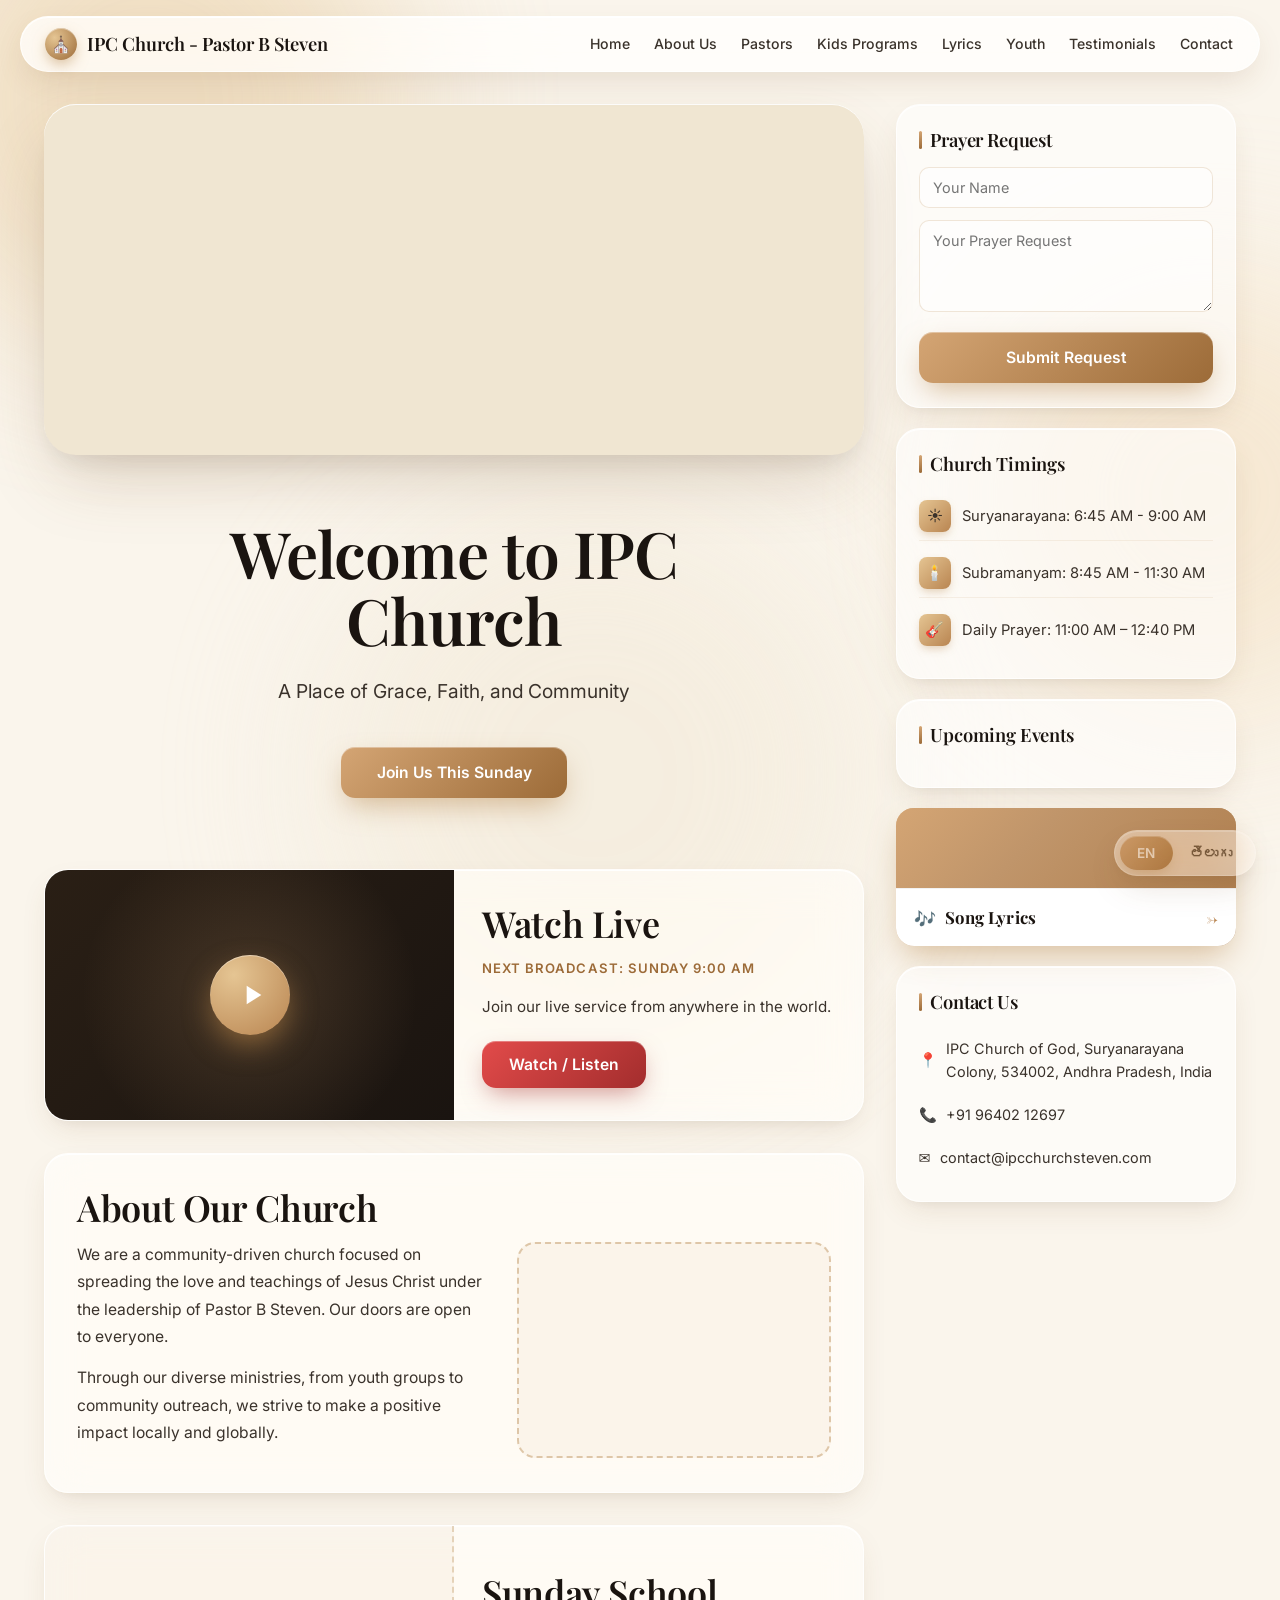
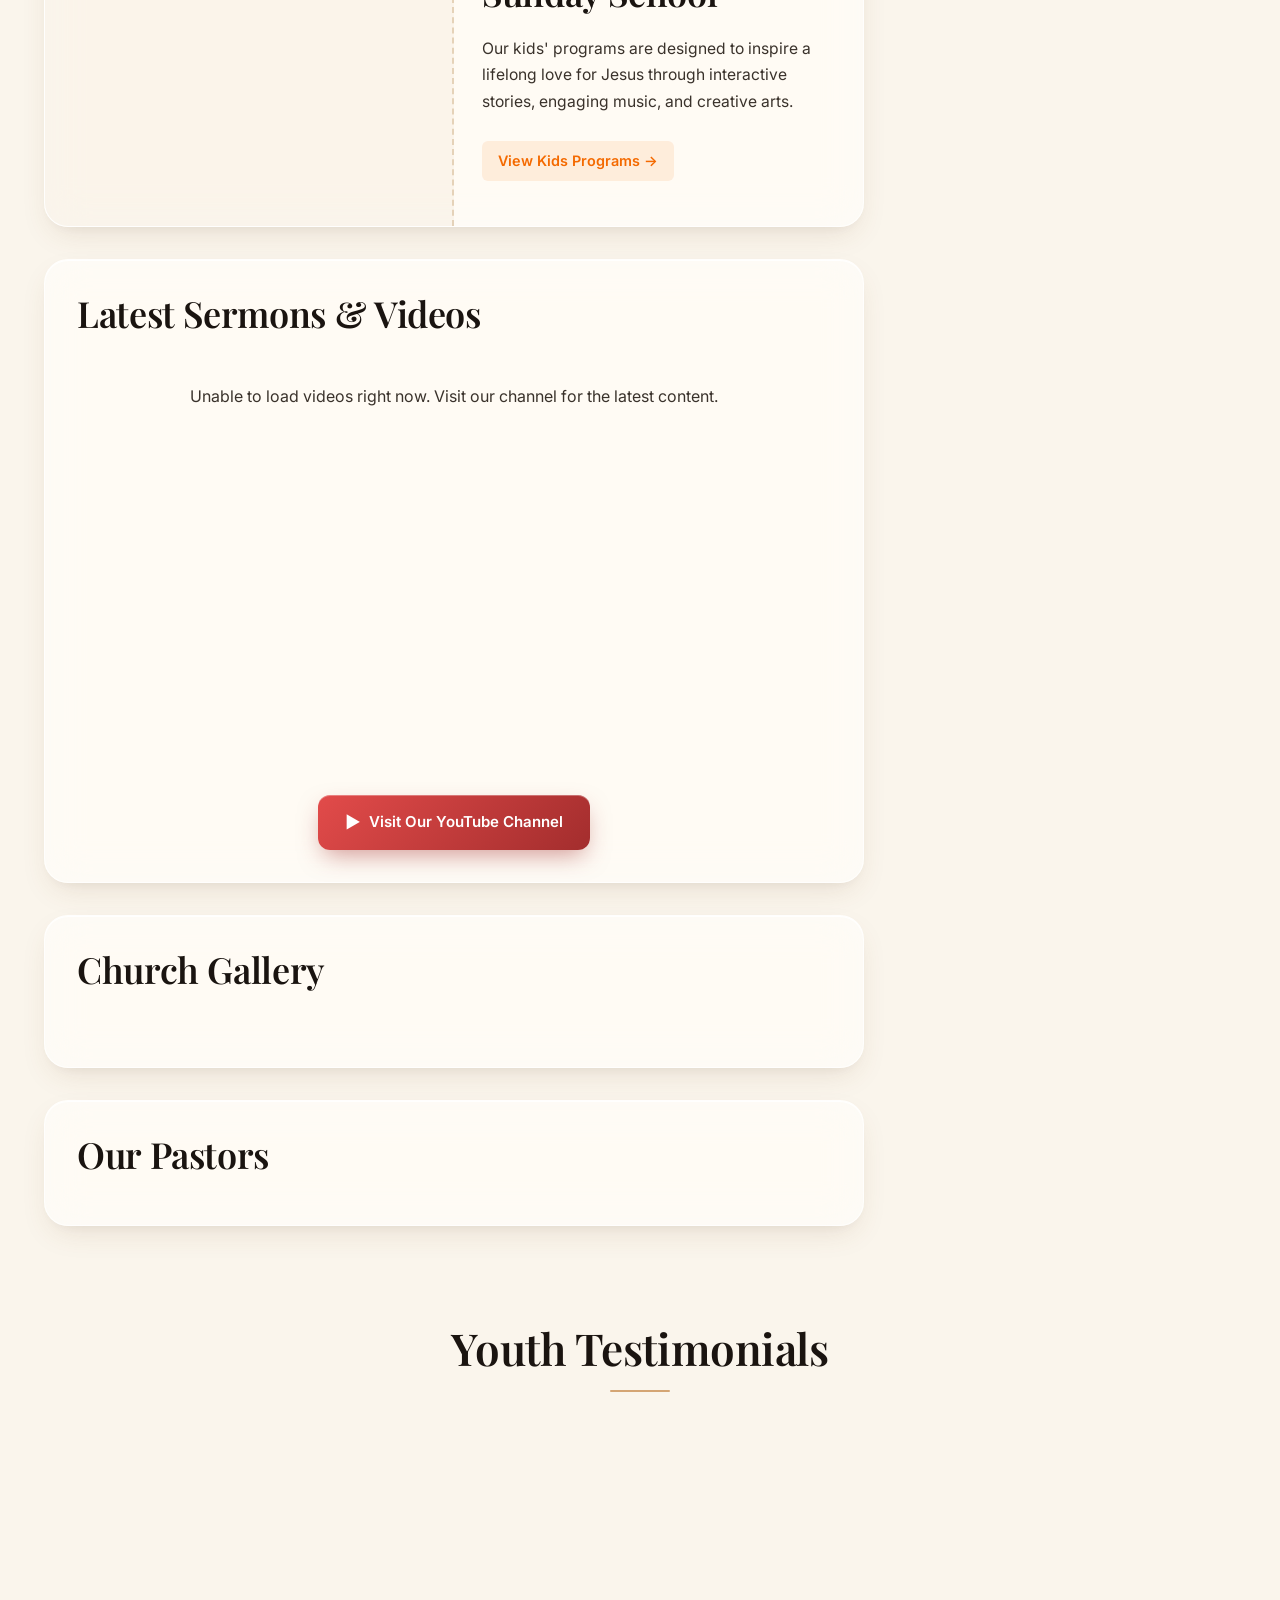
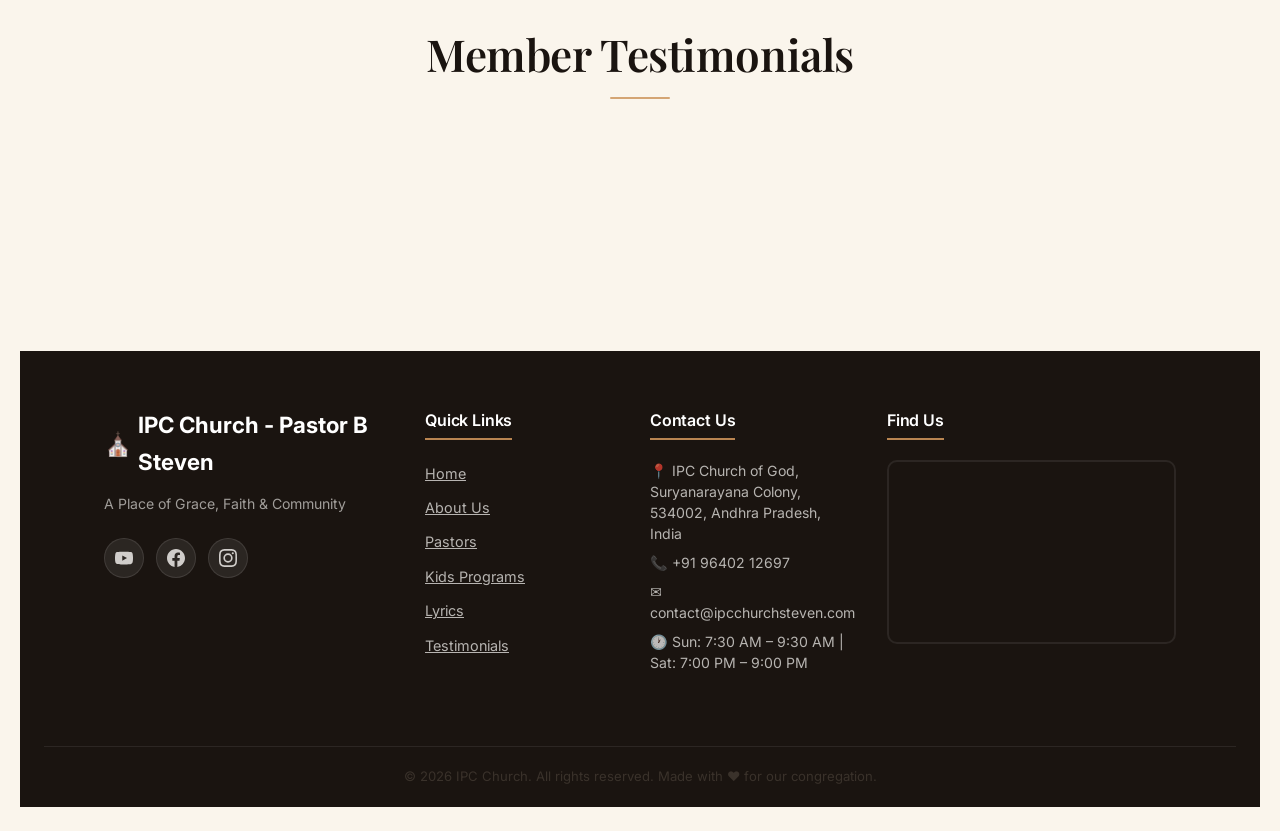
==== commit 55444953: "Comprehensive: SS clickable, gallery hero collage, lyrics polish, timings CMS, YT card UI" ====
--- a/index.html
+++ b/index.html
@@ -120,15 +120,16 @@
 
             <!-- Sunday School -->
             <section id="sunday_school" class="sunday-school-section fade-in">
-                <div class="sunday-school-banner">
+                <a href="kids-programs.html" class="sunday-school-banner ss-clickable" aria-label="Go to Kids Programs page">
                     <div class="ss-img-container">
                         <img src="" alt="" class="ss-img" style="display:none">
                     </div>
                     <div class="ss-content-overlay">
                         <h2 class="section-title" data-i18n="nav_sunday_school">Sunday School & Learning</h2>
                         <p class="kids-info-desc" data-i18n="kids_info_desc">Our kids programs inspire a lifelong love for Jesus.</p>
-                    </div>
-                </div>
+                        <span class="ss-cta" data-i18n="ss_view_programs">View Kids Programs &rarr;</span>
+                    </div>
+                </a>
             </section>
 
             <!-- Latest Church Videos (Automated by CMS) -->
@@ -152,6 +153,7 @@
 
             <section id="gallery" class="gallery-section fade-in">
                 <h2 class="section-title" data-i18n="gallery_title">Church Gallery</h2>
+                <div id="gallery-hero-collage" class="gallery-hero-collage" aria-label="Featured photos"></div>
                 <div class="section-container">
                     <!-- Albums will be injected here -->
                 </div>
--- a/style.css
+++ b/style.css
@@ -635,9 +635,13 @@
 .about-img {
   display: block;
   width: 100%;
-  height: auto;
+  height: 100%;
   object-fit: cover;
   border-radius: var(--radius-md);
+}
+.about-img-container {
+  aspect-ratio: 16 / 11;
+  min-height: 0;
 }
 .about-img-container:has(img:not([style*="display:none"])) {
   border: none;
@@ -1550,4 +1554,205 @@
    If you don't want it, delete this block before saving. ── */
 @media (max-width: 1024px) {
   .nav-links.nav-active { display: flex; }
-}+}
+
+/* ============================================================
+   COLLAGE LAYOUTS for gallery albums
+   ============================================================ */
+.gallery-album {
+  margin-bottom: 2rem;
+  background: white;
+  border-radius: var(--radius-md);
+  padding: 1.25rem 1rem;
+  box-shadow: 0 2px 14px rgba(0,0,0,0.05);
+}
+.gallery-album .album-header {
+  display: flex; align-items: baseline; justify-content: space-between;
+  flex-wrap: wrap; margin-bottom: 0.9rem; gap: 0.5rem;
+}
+.gallery-album .album-title {
+  margin: 0; font-size: 1.15rem; font-weight: 600; color: var(--ink-900);
+}
+.gallery-album .album-meta { color: var(--ink-600); font-size: 0.85rem; }
+
+.collage { display: grid; gap: 6px; }
+.collage-item {
+  position: relative; overflow: hidden; border-radius: 6px;
+  cursor: pointer; background: #f4f0e8;
+}
+.collage-item img {
+  width: 100%; height: 100%; object-fit: cover; display: block;
+  transition: transform 0.4s ease;
+}
+.collage-item:hover img { transform: scale(1.06); }
+.collage-overlay {
+  position: absolute; inset: 0; background: rgba(0,0,0,0.55); color: white;
+  display: flex; align-items: center; justify-content: center;
+  opacity: 0; transition: opacity 0.25s ease;
+  font-weight: 600; font-size: 0.9rem;
+}
+.collage-item:hover .collage-overlay { opacity: 1; }
+
+.collage-grid { grid-template-columns: repeat(3, 1fr); }
+.collage-grid .collage-item { aspect-ratio: 1 / 1; }
+@media (max-width: 600px) { .collage-grid { grid-template-columns: repeat(2, 1fr); } }
+
+.collage-bento { grid-template-columns: repeat(4, 1fr); grid-auto-rows: 110px; }
+.collage-bento .collage-item-0 { grid-column: span 2; grid-row: span 2; }
+.collage-bento .collage-item-3 { grid-column: span 2; }
+.collage-bento .collage-item-6 { grid-row: span 2; }
+@media (max-width: 600px) {
+  .collage-bento { grid-template-columns: repeat(2, 1fr); grid-auto-rows: 100px; }
+  .collage-bento .collage-item-0 { grid-column: span 2; grid-row: span 2; }
+  .collage-bento .collage-item-3 { grid-column: span 1; }
+  .collage-bento .collage-item-6 { grid-row: auto; }
+}
+
+.collage-masonry { grid-template-columns: repeat(3, 1fr); grid-auto-rows: 90px; grid-auto-flow: dense; }
+.collage-masonry .collage-item { grid-row: span 2; }
+.collage-masonry .collage-item:nth-child(3n+1) { grid-row: span 3; }
+.collage-masonry .collage-item:nth-child(5n) { grid-row: span 2; grid-column: span 2; }
+@media (max-width: 600px) { .collage-masonry { grid-template-columns: repeat(2, 1fr); } }
+
+.collage-carousel {
+  grid-auto-flow: column; grid-auto-columns: 220px;
+  overflow-x: auto; scroll-snap-type: x mandatory; padding-bottom: 8px;
+}
+.collage-carousel .collage-item { height: 200px; scroll-snap-align: start; }
+
+.collage-strip { grid-template-columns: repeat(auto-fit, minmax(150px, 1fr)); }
+.collage-strip .collage-item { aspect-ratio: 3 / 4; }
+
+/* ============================================================
+   GALLERY HERO COLLAGE (top of Church Gallery section)
+   ============================================================ */
+.gallery-hero-collage {
+  display: grid;
+  grid-template-columns: repeat(4, 1fr);
+  grid-auto-rows: 140px;
+  gap: 8px;
+  margin: 0 auto 2rem auto;
+  max-width: 1100px;
+  padding: 0 1rem;
+}
+.hero-collage-item {
+  overflow: hidden; border-radius: 10px; cursor: pointer; background: #f4f0e8;
+  box-shadow: 0 4px 14px rgba(0,0,0,0.07);
+  transition: transform 0.3s ease, box-shadow 0.3s ease;
+}
+.hero-collage-item img {
+  width: 100%; height: 100%; object-fit: cover; display: block;
+  transition: transform 0.5s ease;
+}
+.hero-collage-item:hover {
+  transform: translateY(-3px);
+  box-shadow: 0 10px 24px rgba(0,0,0,0.12);
+}
+.hero-collage-item:hover img { transform: scale(1.05); }
+
+/* Bento-style layout for hero */
+.hero-collage-item-0 { grid-column: span 2; grid-row: span 2; }
+.hero-collage-item-3 { grid-row: span 2; }
+.hero-collage-item-6 { grid-column: span 2; }
+
+@media (max-width: 700px) {
+  .gallery-hero-collage { grid-template-columns: repeat(2, 1fr); grid-auto-rows: 120px; }
+  .hero-collage-item-0 { grid-column: span 2; grid-row: span 2; }
+  .hero-collage-item-3 { grid-row: auto; }
+  .hero-collage-item-6 { grid-column: auto; }
+}
+
+/* ============================================================
+   SUNDAY SCHOOL clickable section
+   ============================================================ */
+.ss-clickable {
+  text-decoration: none;
+  color: inherit;
+  display: grid;
+  cursor: pointer;
+  transition: transform 0.25s ease, box-shadow 0.25s ease;
+}
+.ss-clickable:hover { transform: translateY(-2px); box-shadow: 0 10px 30px rgba(0,0,0,0.1); }
+.ss-cta {
+  display: inline-block;
+  margin-top: 1rem;
+  padding: 0.5rem 1rem;
+  background: rgba(244,106,0,0.1);
+  color: #F46A00;
+  border-radius: 6px;
+  font-weight: 600;
+  font-size: 0.9rem;
+  align-self: flex-start;
+}
+
+/* ============================================================
+   LYRICS section polish (sidebar widget enhancement)
+   ============================================================ */
+.lyrics-widget,
+.sidebar-widget.lyrics-widget {
+  background: linear-gradient(135deg, #C8956D 0%, #A87648 100%);
+  color: white;
+  position: relative;
+  overflow: hidden;
+}
+.lyrics-widget::before {
+  content: "\01F3B6";
+  position: absolute;
+  font-size: 8rem;
+  opacity: 0.08;
+  bottom: -1rem;
+  right: -1rem;
+  transform: rotate(-15deg);
+  pointer-events: none;
+}
+.lyrics-widget .widget-title { color: white; }
+.lyrics-widget a {
+  display: flex; justify-content: space-between; align-items: center;
+  background: rgba(255,255,255,0.12);
+  padding: 0.7rem 1rem;
+  border-radius: 8px;
+  color: white;
+  text-decoration: none;
+  font-weight: 600;
+  transition: background 0.2s ease;
+  position: relative;
+  z-index: 1;
+}
+.lyrics-widget a:hover {
+  background: rgba(255,255,255,0.22);
+}
+
+/* ============================================================
+   YouTube grid polish — make cards more YouTube-like
+   ============================================================ */
+.yt-video-grid.grid-3 { display: grid; grid-template-columns: repeat(3, 1fr); gap: 1.25rem; }
+.yt-video-grid.grid-2 { display: grid; grid-template-columns: repeat(2, 1fr); gap: 1.25rem; }
+.yt-video-grid.list  { display: grid; grid-template-columns: 1fr; gap: 0.8rem; }
+@media (max-width: 900px) { .yt-video-grid.grid-3 { grid-template-columns: repeat(2, 1fr); } }
+@media (max-width: 600px) { .yt-video-grid.grid-3, .yt-video-grid.grid-2 { grid-template-columns: 1fr; } }
+
+.yt-card {
+  background: white; border-radius: 10px; overflow: hidden; cursor: pointer;
+  box-shadow: 0 2px 10px rgba(0,0,0,0.06);
+  transition: transform 0.2s ease, box-shadow 0.2s ease;
+}
+.yt-card:hover { transform: translateY(-3px); box-shadow: 0 10px 28px rgba(0,0,0,0.12); }
+.yt-thumb-wrapper { position: relative; aspect-ratio: 16/9; background: #000; }
+.yt-thumb-wrapper img { width: 100%; height: 100%; object-fit: cover; display: block; }
+.yt-play-overlay {
+  position: absolute; inset: 0; display: flex; align-items: center; justify-content: center;
+  background: rgba(0,0,0,0); transition: background 0.25s ease;
+}
+.yt-card:hover .yt-play-overlay { background: rgba(0,0,0,0.25); }
+.play-icon-circ {
+  width: 56px; height: 56px; border-radius: 50%;
+  background: rgba(255,0,0,0.85); color: white;
+  display: flex; align-items: center; justify-content: center;
+  font-size: 1.4rem;
+  box-shadow: 0 4px 14px rgba(0,0,0,0.3);
+  transition: transform 0.2s ease;
+}
+.yt-card:hover .play-icon-circ { transform: scale(1.08); }
+.yt-info { padding: 0.9rem 1rem; }
+.yt-title { margin: 0 0 0.4rem; font-size: 0.95rem; font-weight: 600; line-height: 1.3; color: #1A1A1A; }
+.yt-meta { display: flex; flex-wrap: wrap; gap: 0.7rem; font-size: 0.78rem; color: #777; }
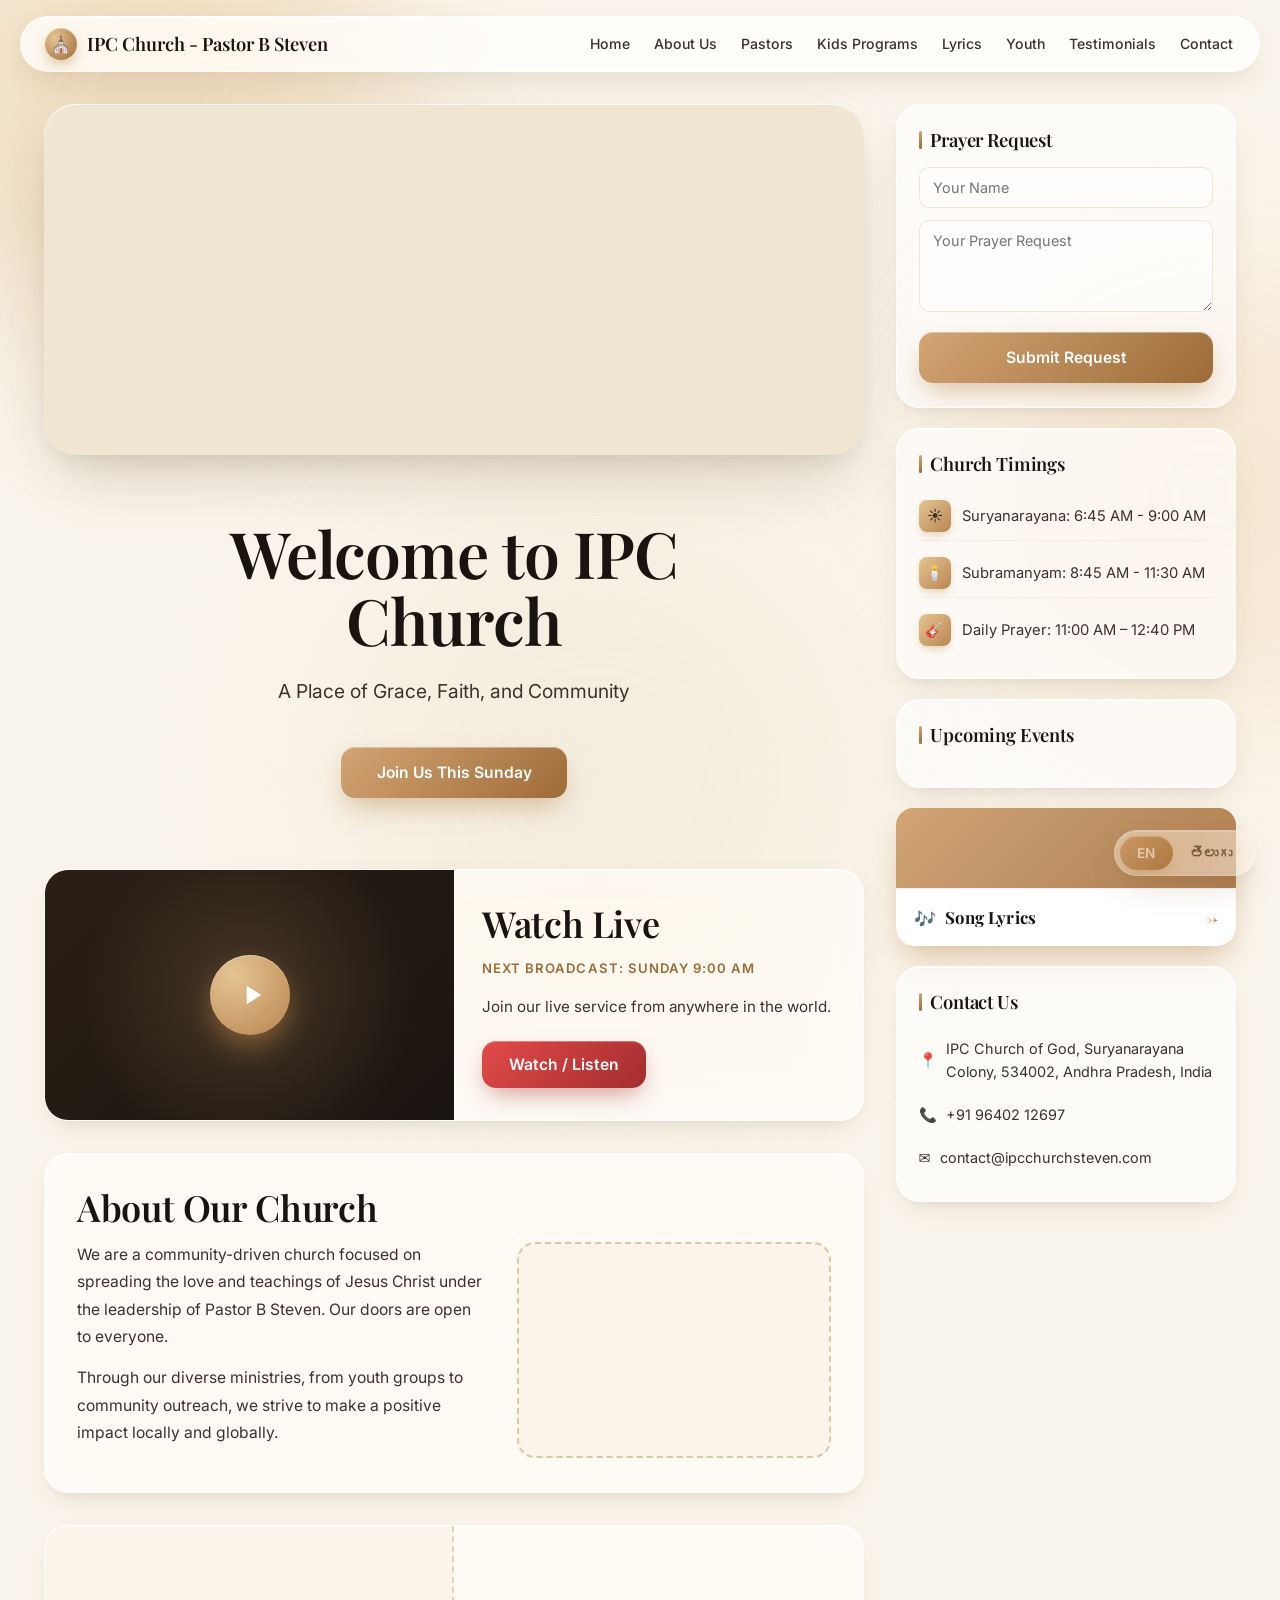
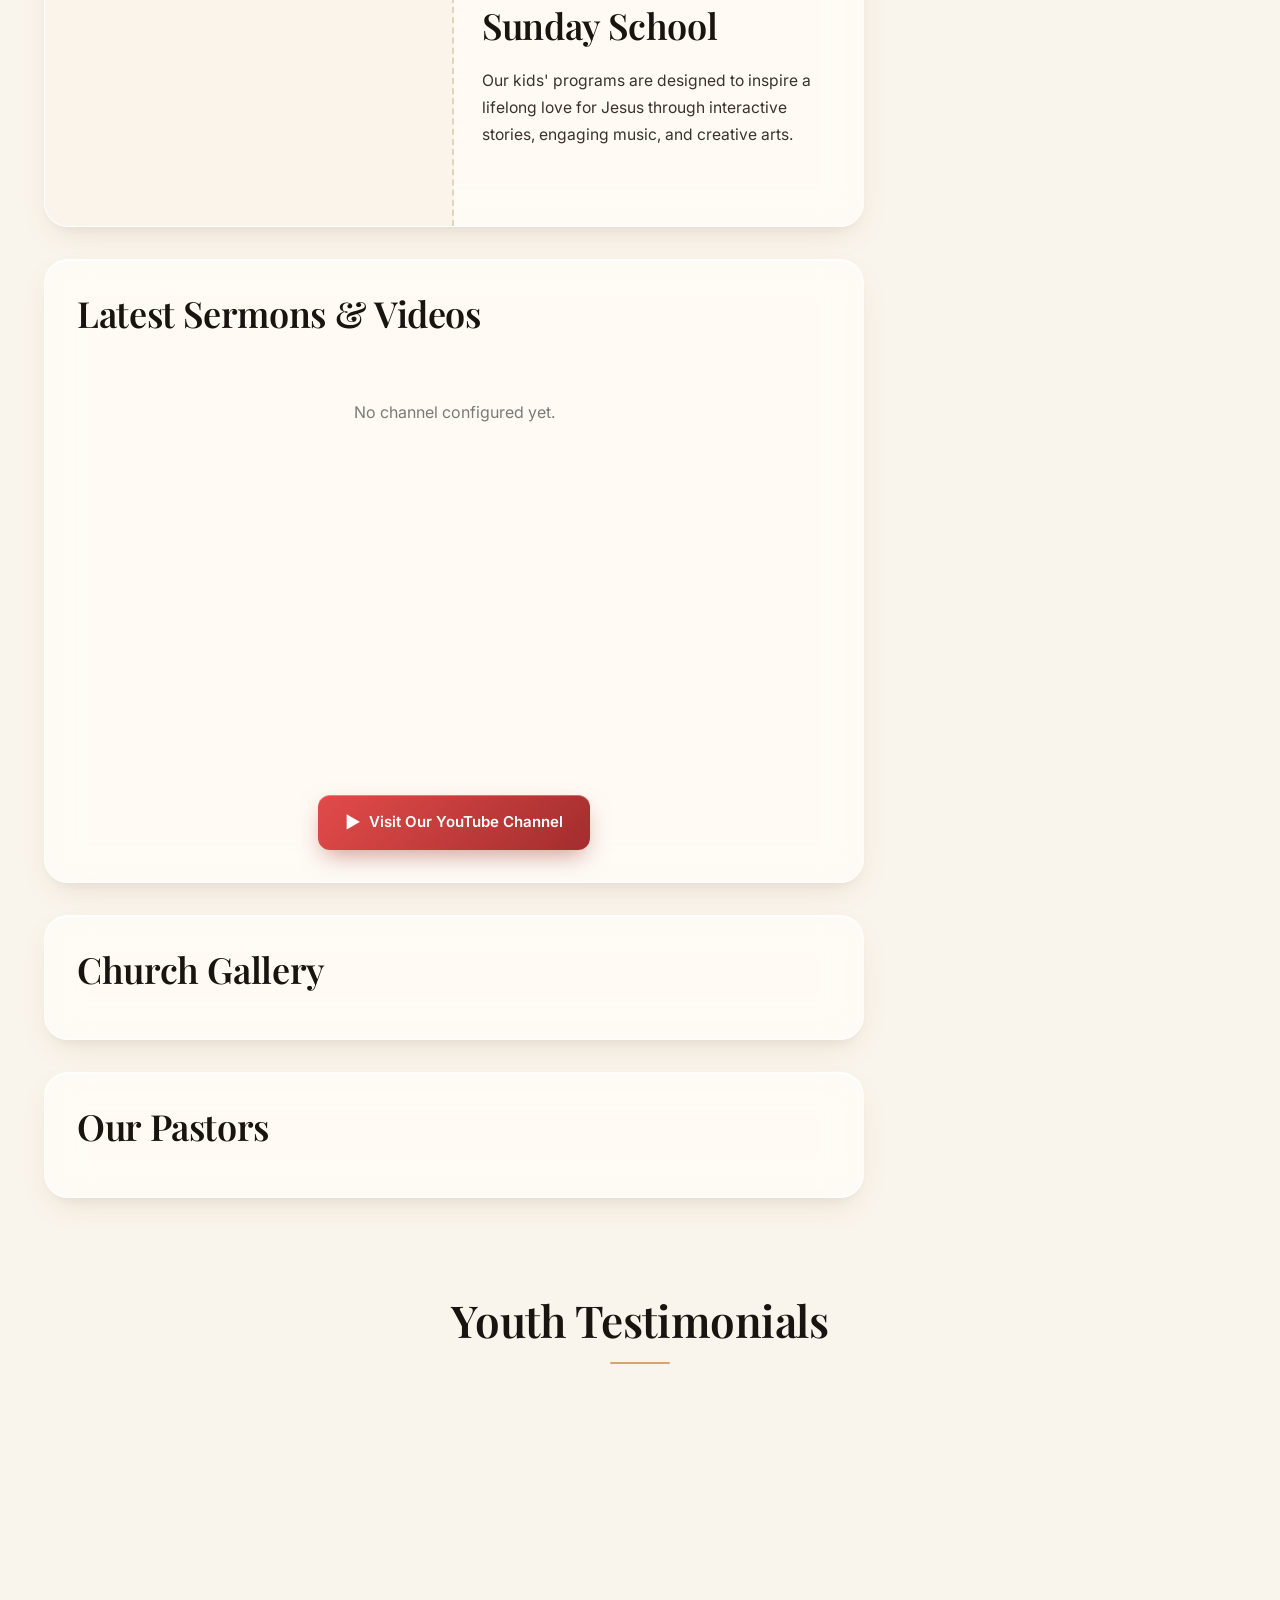
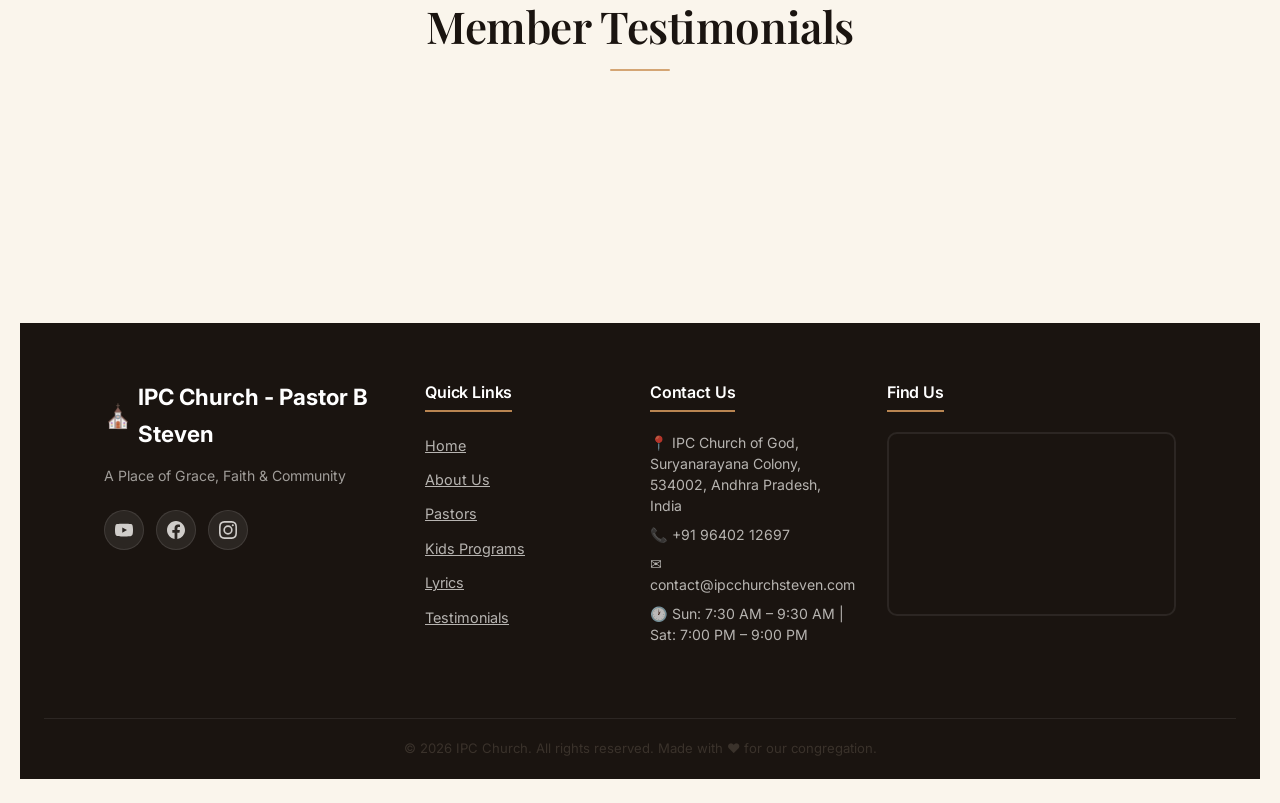
==== commit d0e7562d: "Make every visible text on website editable via admin Text Editor + auto-apply data-i18n" ====
--- a/index.html
+++ b/index.html
@@ -66,7 +66,7 @@
             <div class="t-modal-role" id="t-modal-role"></div>
             <div class="t-modal-quote-icon">❝</div>
             <p class="t-modal-text" id="t-modal-text"></p>
-            <a href="testimonials.html" class="primary-btn t-modal-link">View All Testimonials →</a>
+            <a href="testimonials.html" class="primary-btn t-modal-link" data-i18n="view_all_testimonials">View All Testimonials →</a>
         </div>
     </div>
 
@@ -120,16 +120,15 @@
 
             <!-- Sunday School -->
             <section id="sunday_school" class="sunday-school-section fade-in">
-                <a href="kids-programs.html" class="sunday-school-banner ss-clickable" aria-label="Go to Kids Programs page">
+                <div class="sunday-school-banner">
                     <div class="ss-img-container">
                         <img src="" alt="" class="ss-img" style="display:none">
                     </div>
                     <div class="ss-content-overlay">
                         <h2 class="section-title" data-i18n="nav_sunday_school">Sunday School & Learning</h2>
                         <p class="kids-info-desc" data-i18n="kids_info_desc">Our kids programs inspire a lifelong love for Jesus.</p>
-                        <span class="ss-cta" data-i18n="ss_view_programs">View Kids Programs &rarr;</span>
-                    </div>
-                </a>
+                    </div>
+                </div>
             </section>
 
             <!-- Latest Church Videos (Automated by CMS) -->
@@ -139,7 +138,7 @@
                     <div id="yt-video-grid" class="yt-video-grid">
                         <div class="yt-loading">
                             <span class="loader"></span>
-                            <p>Fetching latest videos...</p>
+                            <p data-i18n="yt_loading">Fetching latest videos...</p>
                         </div>
                     </div>
                     <div class="yt-section-footer">
@@ -153,7 +152,6 @@
 
             <section id="gallery" class="gallery-section fade-in">
                 <h2 class="section-title" data-i18n="gallery_title">Church Gallery</h2>
-                <div id="gallery-hero-collage" class="gallery-hero-collage" aria-label="Featured photos"></div>
                 <div class="section-container">
                     <!-- Albums will be injected here -->
                 </div>
@@ -205,7 +203,7 @@
                 <div class="lyrics-banner-img"></div>
                 <div class="lyrics-banner-label">
                     <span class="lyrics-banner-icon">🎶</span>
-                    <span class="lyrics-banner-text">Song Lyrics</span>
+                    <span class="lyrics-banner-text" data-i18n="lyrics_banner_text">Song Lyrics</span>
                     <span class="lyrics-banner-arrow">→</span>
                 </div>
             </a>
@@ -231,7 +229,7 @@
                 <!-- Cards will be injected by CMS/Bridge -->
             </div>
             <div class="btn-container">
-                <a href="testimonials.html#youth" class="primary-btn see-more-btn" id="see-more-youth" style="display:none">See More →</a>
+                <a href="testimonials.html#youth" class="primary-btn see-more-btn" id="see-more-youth" style="display:none" data-i18n="see_more">See More →</a>
             </div>
         </section>
 
@@ -241,7 +239,7 @@
                 <!-- Cards will be injected by CMS/Bridge -->
             </div>
             <div class="btn-container">
-                <a href="testimonials.html#member" class="primary-btn see-more-btn" id="see-more-member" style="display:none">See More →</a>
+                <a href="testimonials.html#member" class="primary-btn see-more-btn" id="see-more-member" style="display:none" data-i18n="see_more">See More →</a>
             </div>
         </section>
     </div>
@@ -279,12 +277,12 @@
             <div class="footer-links-col">
                 <h4 class="footer-col-title" data-i18n="footer_quick_links">Quick Links</h4>
                 <ul>
-                    <li><a href="index.html#home">Home</a></li>
-                    <li><a href="index.html#about">About Us</a></li>
-                    <li><a href="index.html#pastors">Pastors</a></li>
-                    <li><a href="kids-programs.html">Kids Programs</a></li>
-                    <li><a href="lyrics.html">Lyrics</a></li>
-                    <li><a href="testimonials.html">Testimonials</a></li>
+                    <li><a href="index.html#home" data-i18n="nav_home">Home</a></li>
+                    <li><a href="index.html#about" data-i18n="nav_about">About Us</a></li>
+                    <li><a href="index.html#pastors" data-i18n="nav_pastors">Pastors</a></li>
+                    <li><a href="kids-programs.html" data-i18n="nav_kids">Kids Programs</a></li>
+                    <li><a href="lyrics.html" data-i18n="nav_lyrics">Lyrics</a></li>
+                    <li><a href="testimonials.html" data-i18n="nav_testimonials">Testimonials</a></li>
                 </ul>
             </div>
 
--- a/style.css
+++ b/style.css
@@ -1629,37 +1629,42 @@
 .gallery-hero-collage {
   display: grid;
   grid-template-columns: repeat(4, 1fr);
-  grid-auto-rows: 140px;
+  grid-auto-rows: 150px;
+  grid-auto-flow: dense;
   gap: 8px;
   margin: 0 auto 2rem auto;
   max-width: 1100px;
   padding: 0 1rem;
 }
 .hero-collage-item {
+  position: relative;
   overflow: hidden; border-radius: 10px; cursor: pointer; background: #f4f0e8;
   box-shadow: 0 4px 14px rgba(0,0,0,0.07);
   transition: transform 0.3s ease, box-shadow 0.3s ease;
 }
 .hero-collage-item img {
+  position: absolute; inset: 0;
   width: 100%; height: 100%; object-fit: cover; display: block;
-  transition: transform 0.5s ease;
-}
-.hero-collage-item:hover {
-  transform: translateY(-3px);
-  box-shadow: 0 10px 24px rgba(0,0,0,0.12);
-}
-.hero-collage-item:hover img { transform: scale(1.05); }
-
-/* Bento-style layout for hero */
-.hero-collage-item-0 { grid-column: span 2; grid-row: span 2; }
-.hero-collage-item-3 { grid-row: span 2; }
-.hero-collage-item-6 { grid-column: span 2; }
+  transition: opacity 0.9s ease;
+}
+.hero-collage-item img.fade-out { opacity: 0; }
+.hero-collage-item:hover { transform: translateY(-3px); box-shadow: 0 10px 24px rgba(0,0,0,0.12); }
+.hero-collage-item:hover img { transform: scale(1.03); }
+
+/* Clean bento layout - 6 tiles that fill 4x3 grid with no gaps */
+.hero-collage-item-0 { grid-column: span 2; grid-row: span 2; }   /* big left top */
+.hero-collage-item-1 { grid-column: span 2; }                      /* top-right wide */
+.hero-collage-item-2 { grid-row: span 2; }                          /* tall middle */
+.hero-collage-item-3 { }                                            /* normal */
+.hero-collage-item-4 { grid-column: span 2; }                       /* bottom wide */
+.hero-collage-item-5 { }                                            /* normal */
 
 @media (max-width: 700px) {
-  .gallery-hero-collage { grid-template-columns: repeat(2, 1fr); grid-auto-rows: 120px; }
+  .gallery-hero-collage { grid-template-columns: repeat(2, 1fr); grid-auto-rows: 130px; }
   .hero-collage-item-0 { grid-column: span 2; grid-row: span 2; }
-  .hero-collage-item-3 { grid-row: auto; }
-  .hero-collage-item-6 { grid-column: auto; }
+  .hero-collage-item-1 { grid-column: span 2; }
+  .hero-collage-item-2 { grid-row: auto; }
+  .hero-collage-item-4 { grid-column: auto; }
 }
 
 /* ============================================================
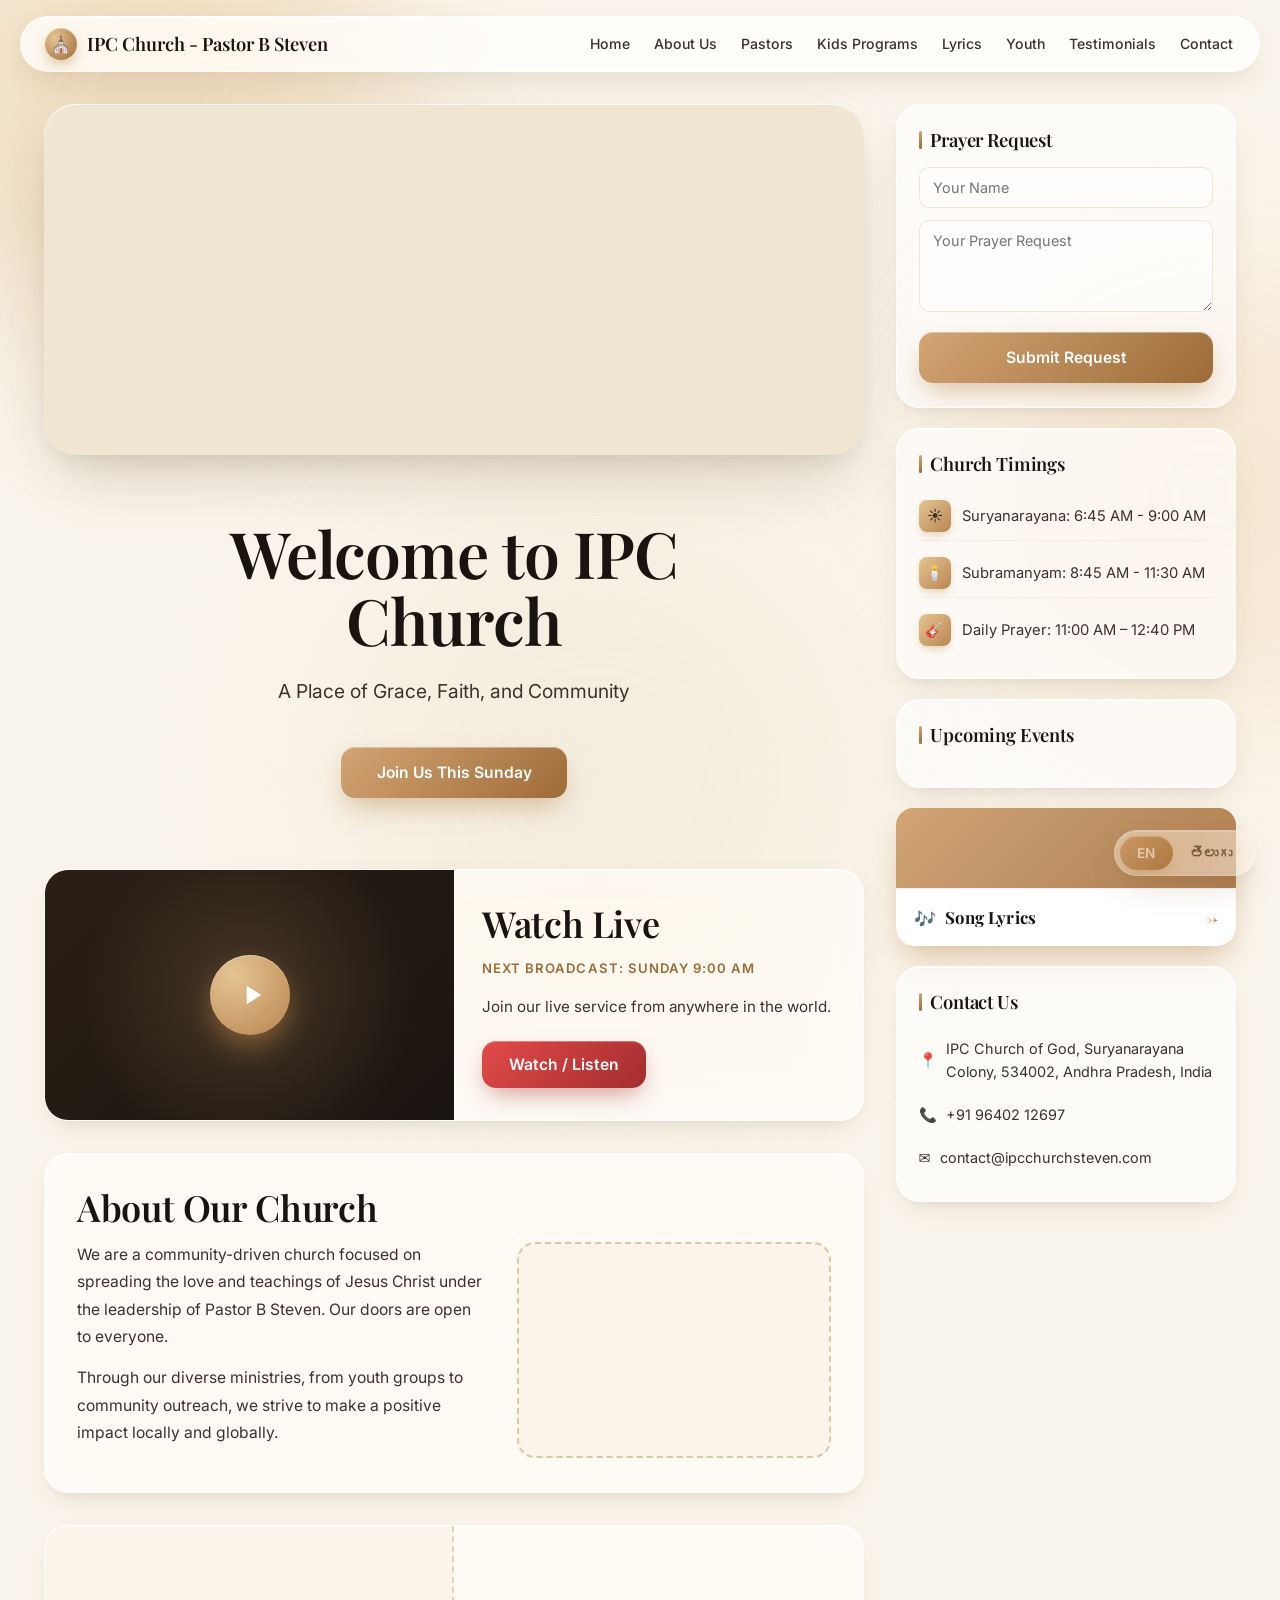
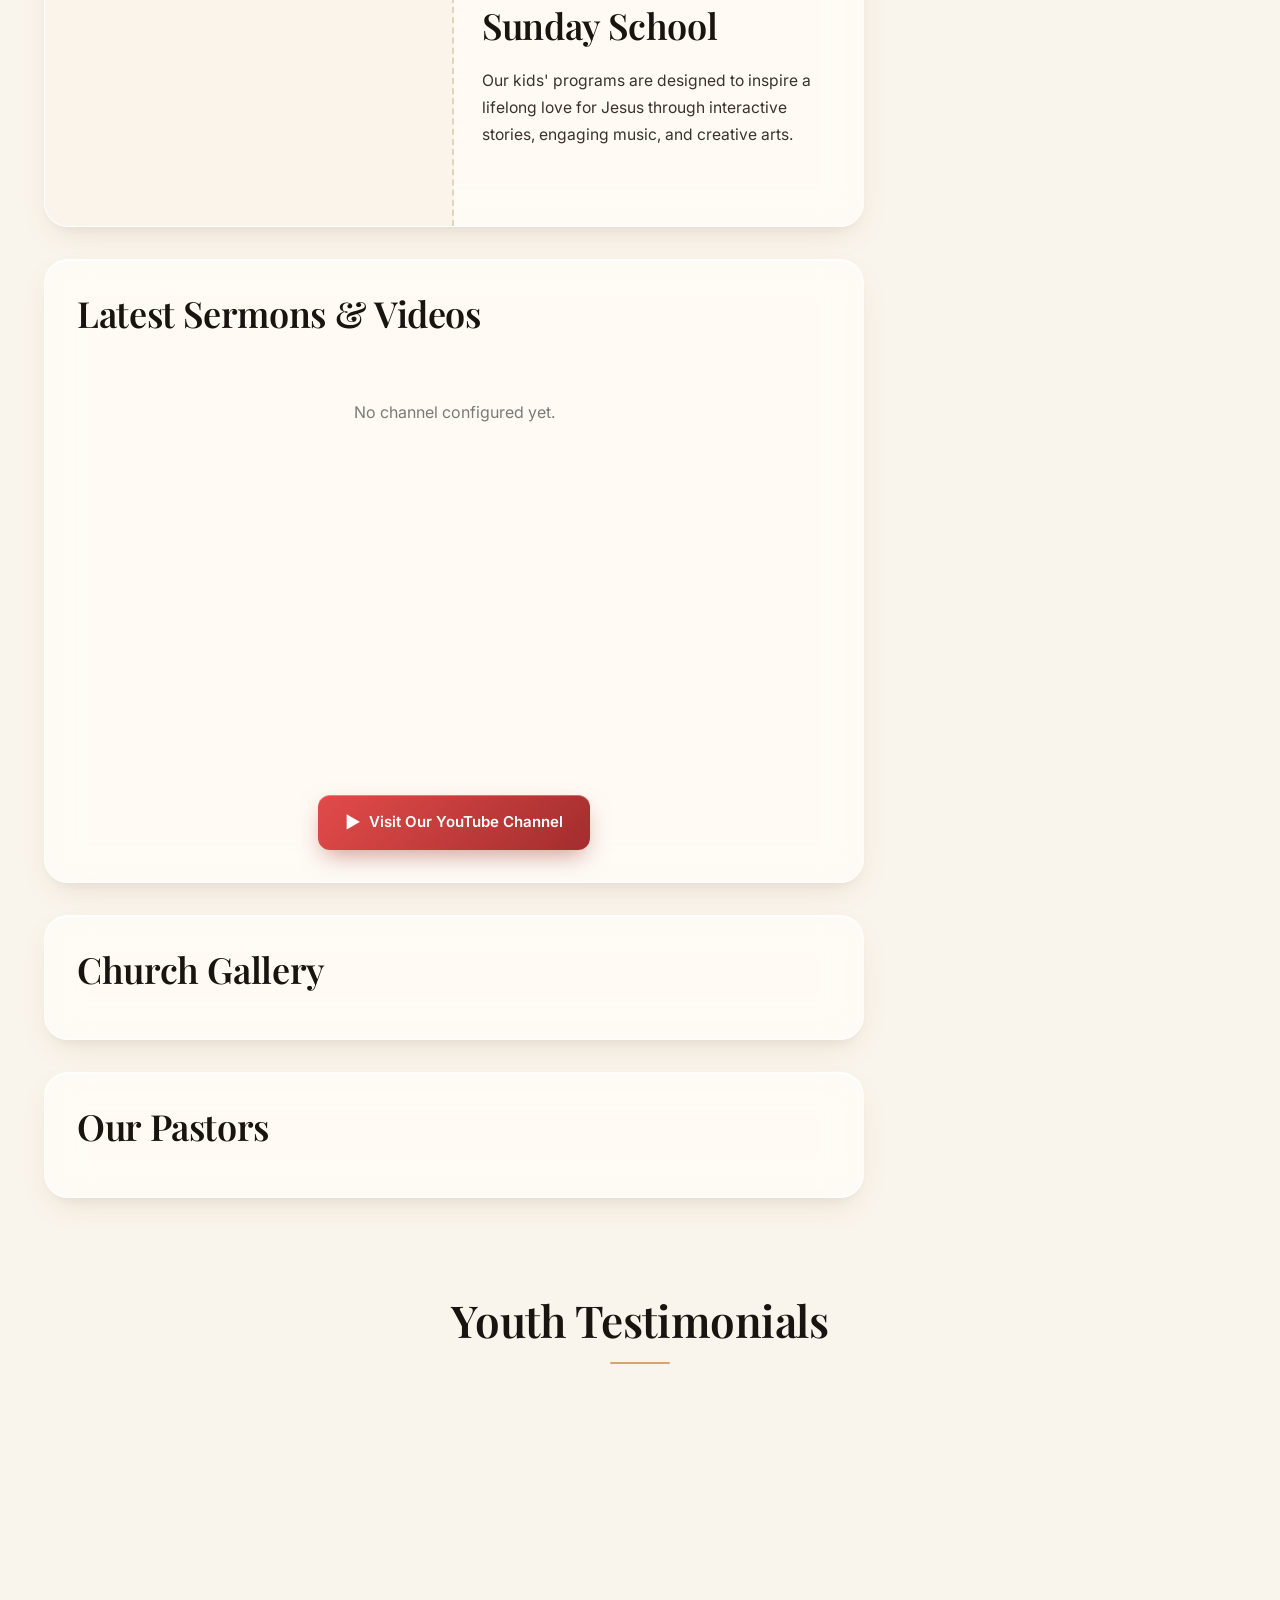
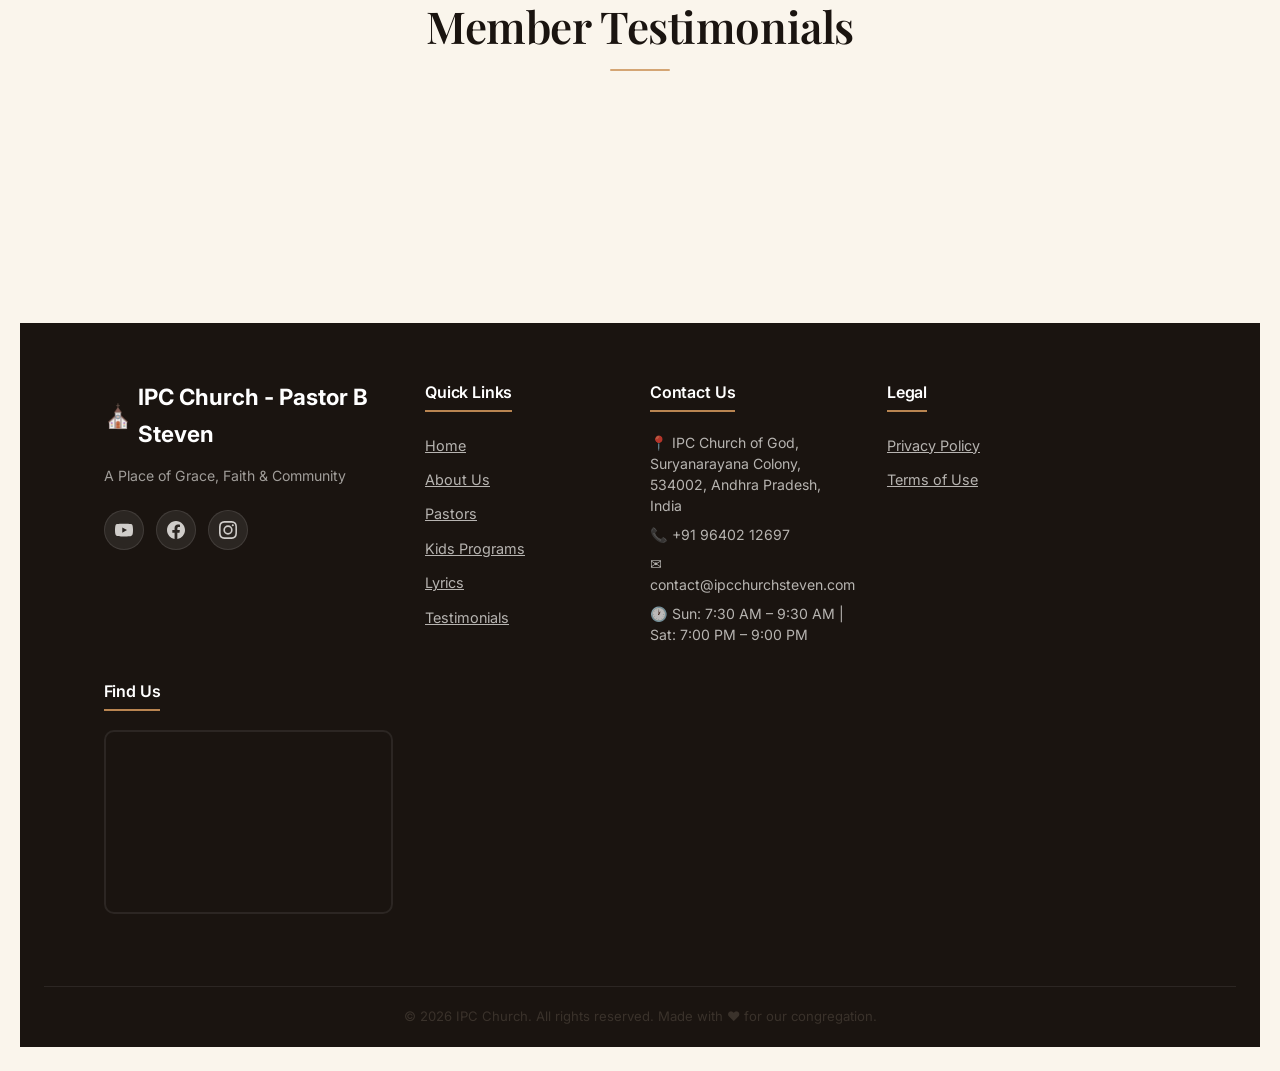
==== commit 2089e2db: "Add Privacy Policy + Terms of Use pages (DPDP-aware); link from footers" ====
--- a/index.html
+++ b/index.html
@@ -240,6 +240,33 @@
             </div>
             <div class="btn-container">
                 <a href="testimonials.html#member" class="primary-btn see-more-btn" id="see-more-member" style="display:none" data-i18n="see_more">See More →</a>
+            </div>
+        </section>
+
+        <!-- SUPPORT / DONATIONS SECTION (rendered by cms-bridge from STATE.support) -->
+        <section id="support" class="support-section fade-in" style="display:none">
+            <div class="support-container">
+                <div class="support-image-wrap">
+                    <img class="support-image" src="" alt="Support" loading="lazy" style="display:none">
+                </div>
+                <div class="support-content">
+                    <h2 class="section-title support-title">Support Our Ministry</h2>
+                    <p class="support-description">Your generous giving helps us spread the gospel.</p>
+                    <a href="#" class="primary-btn support-donate-btn" target="_blank" rel="noopener" style="display:none">Donate Now</a>
+                    <div class="support-payment-methods">
+                        <div class="support-method support-method-upi" style="display:none">
+                            <h4>📱 UPI</h4>
+                            <p class="support-upi-id"></p>
+                            <img class="support-upi-qr" src="" alt="UPI QR" style="display:none">
+                        </div>
+                        <div class="support-method support-method-bank" style="display:none">
+                            <h4>🏦 Bank Transfer</h4>
+                            <p><strong>Bank:</strong> <span class="support-bank-name"></span></p>
+                            <p><strong>A/C No:</strong> <span class="support-bank-account"></span></p>
+                            <p><strong>IFSC:</strong> <span class="support-bank-ifsc"></span></p>
+                        </div>
+                    </div>
+                </div>
             </div>
         </section>
     </div>
@@ -297,6 +324,15 @@
                 </ul>
             </div>
 
+            <!-- Legal Links -->
+            <div class="footer-links-col">
+                <h4 class="footer-col-title" data-i18n="footer_legal_links">Legal</h4>
+                <ul>
+                    <li><a href="privacy.html" data-i18n="privacy_link">Privacy Policy</a></li>
+                    <li><a href="terms.html" data-i18n="terms_link">Terms of Use</a></li>
+                </ul>
+            </div>
+
             <!-- Map -->
             <div class="footer-map-col">
                 <h4 class="footer-col-title" data-i18n="footer_find_us">Find Us</h4>
--- a/style.css
+++ b/style.css
@@ -1761,3 +1761,142 @@
 .yt-info { padding: 0.9rem 1rem; }
 .yt-title { margin: 0 0 0.4rem; font-size: 0.95rem; font-weight: 600; line-height: 1.3; color: #1A1A1A; }
 .yt-meta { display: flex; flex-wrap: wrap; gap: 0.7rem; font-size: 0.78rem; color: #777; }
+
+/* ============================================================
+   SUPPORT / DONATIONS SECTION
+   ============================================================ */
+.support-section {
+  background: linear-gradient(135deg, #F46A00 0%, #C8521E 100%);
+  border-radius: var(--radius-md);
+  margin: 2rem auto;
+  padding: 2.5rem 1.5rem;
+  color: white;
+  max-width: 1100px;
+  box-shadow: 0 10px 35px rgba(244,106,0,0.25);
+}
+.support-container {
+  display: grid;
+  grid-template-columns: 1fr 1.4fr;
+  gap: 2rem;
+  align-items: center;
+}
+@media (max-width: 700px) {
+  .support-container { grid-template-columns: 1fr; }
+}
+.support-image-wrap {
+  border-radius: var(--radius-md);
+  overflow: hidden;
+  aspect-ratio: 4 / 3;
+  background: rgba(255,255,255,0.1);
+}
+.support-image {
+  width: 100%; height: 100%; object-fit: cover; display: block;
+}
+.support-title {
+  color: white;
+  margin: 0 0 0.75rem;
+  font-size: 1.8rem;
+}
+.support-description {
+  color: rgba(255,255,255,0.95);
+  font-size: 1.05rem;
+  line-height: 1.5;
+  margin-bottom: 1.25rem;
+}
+.support-donate-btn {
+  display: inline-block;
+  background: white;
+  color: #C8521E !important;
+  padding: 0.75rem 1.5rem;
+  border-radius: 8px;
+  font-weight: 700;
+  text-decoration: none;
+  margin-bottom: 1.5rem;
+  transition: transform 0.2s ease, box-shadow 0.2s ease;
+}
+.support-donate-btn:hover {
+  transform: translateY(-2px);
+  box-shadow: 0 6px 18px rgba(0,0,0,0.2);
+}
+.support-payment-methods {
+  display: grid;
+  grid-template-columns: repeat(auto-fit, minmax(200px, 1fr));
+  gap: 1rem;
+}
+.support-method {
+  background: rgba(255,255,255,0.12);
+  padding: 1rem 1.1rem;
+  border-radius: 10px;
+  backdrop-filter: blur(6px);
+}
+.support-method h4 {
+  margin: 0 0 0.5rem;
+  font-size: 1rem;
+  color: white;
+}
+.support-method p {
+  margin: 0.2rem 0;
+  font-size: 0.85rem;
+  color: rgba(255,255,255,0.95);
+  word-break: break-all;
+}
+.support-method strong { color: white; }
+.support-upi-qr {
+  display: block;
+  width: 140px;
+  height: 140px;
+  object-fit: contain;
+  background: white;
+  padding: 6px;
+  border-radius: 8px;
+  margin-top: 0.6rem;
+}
+
+/* ============================================================
+   LEGAL PAGES (Privacy Policy, Terms of Use)
+   ============================================================ */
+.legal-page {
+  max-width: 850px;
+  margin: 2rem auto 3rem;
+  padding: 0 1.25rem;
+}
+.legal-section {
+  background: white;
+  border-radius: var(--radius-md);
+  padding: 2.25rem 2rem;
+  box-shadow: 0 4px 20px rgba(0,0,0,0.05);
+}
+@media (max-width: 600px) {
+  .legal-section { padding: 1.5rem 1.1rem; }
+}
+.legal-section .section-title {
+  margin: 0 0 0.4rem;
+  font-size: 2rem;
+}
+.legal-updated {
+  color: var(--ink-600);
+  font-size: 0.85rem;
+  margin: 0 0 1.5rem;
+  font-style: italic;
+}
+.legal-content h2 {
+  margin: 1.6rem 0 0.55rem;
+  font-size: 1.15rem;
+  font-weight: 600;
+  color: var(--ink-900);
+  font-family: 'Playfair Display', serif;
+}
+.legal-content h2:first-of-type { margin-top: 0; }
+.legal-content p {
+  line-height: 1.65;
+  color: var(--ink-700);
+  margin: 0 0 0.7rem;
+  font-size: 0.95rem;
+}
+.legal-content a {
+  color: var(--accent, #C8521E);
+  text-decoration: underline;
+  text-decoration-thickness: 1px;
+  text-underline-offset: 2px;
+}
+.legal-content a:hover { opacity: 0.8; }
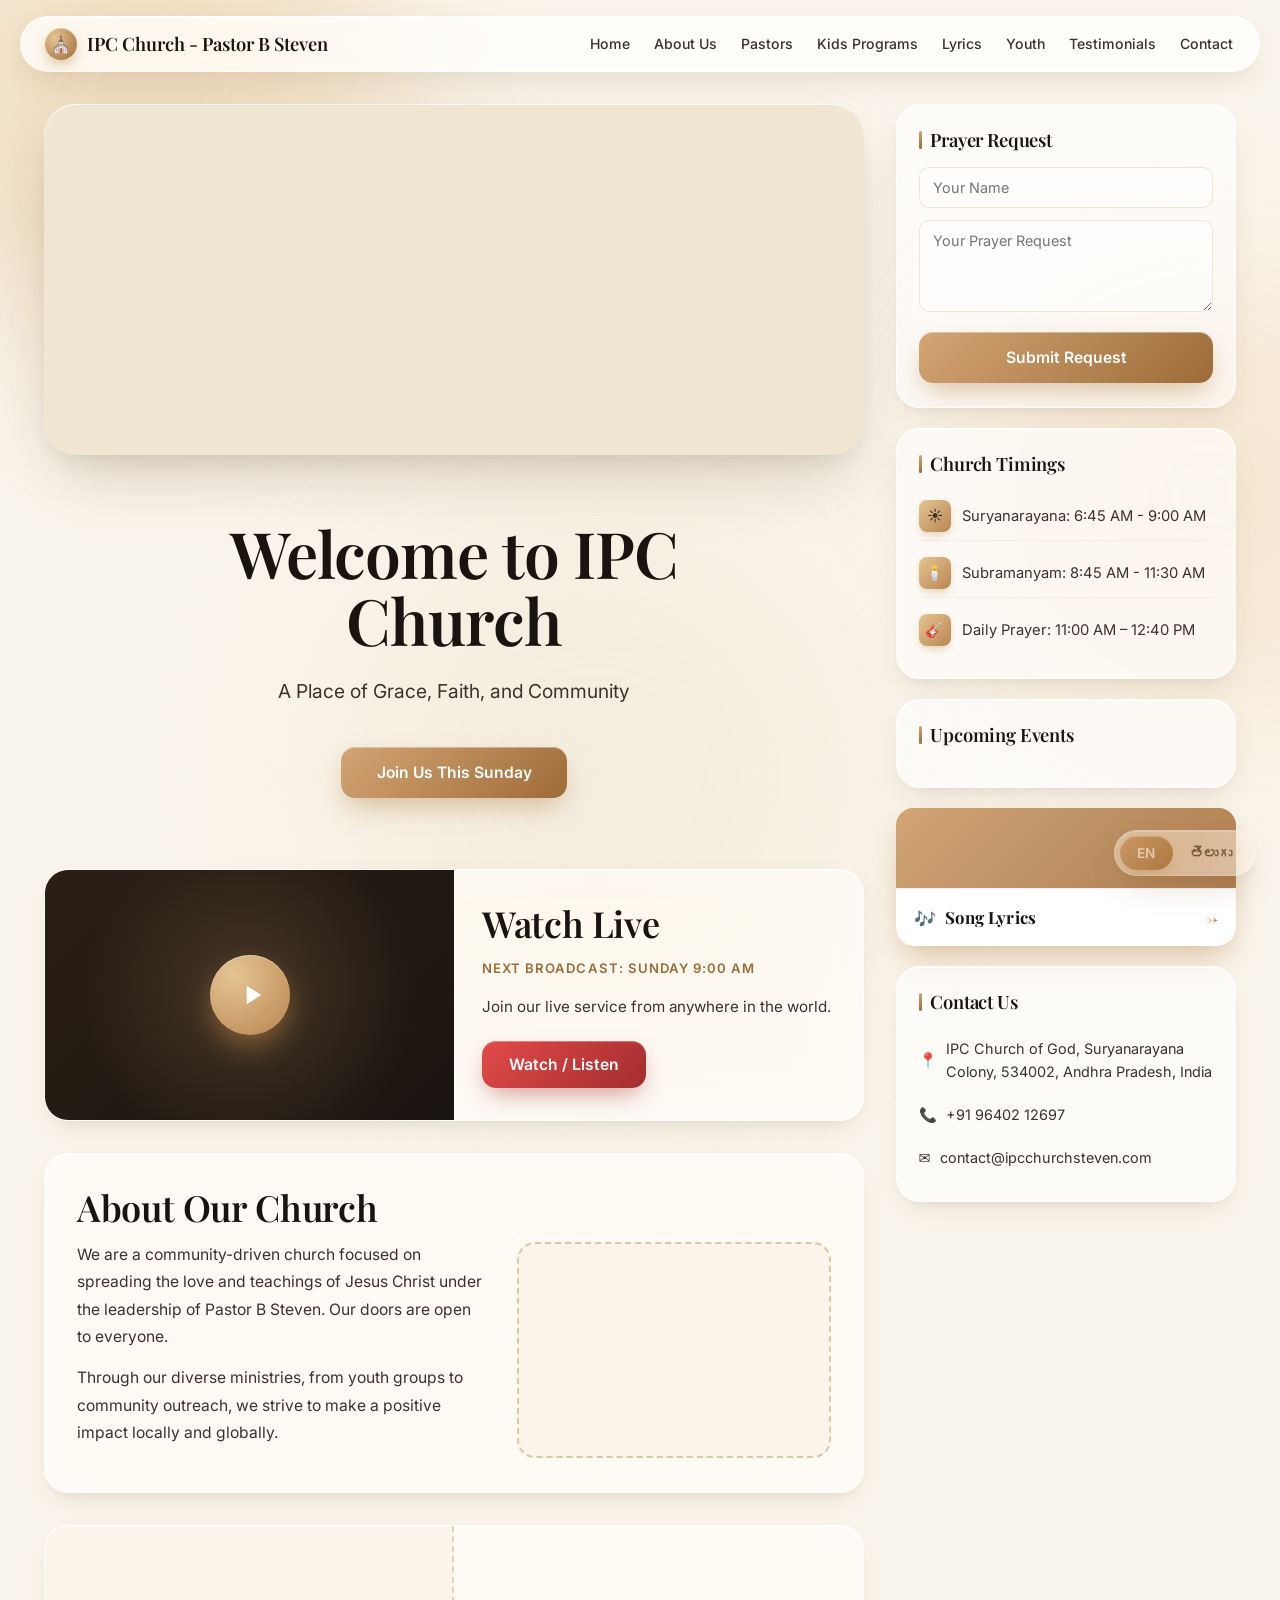
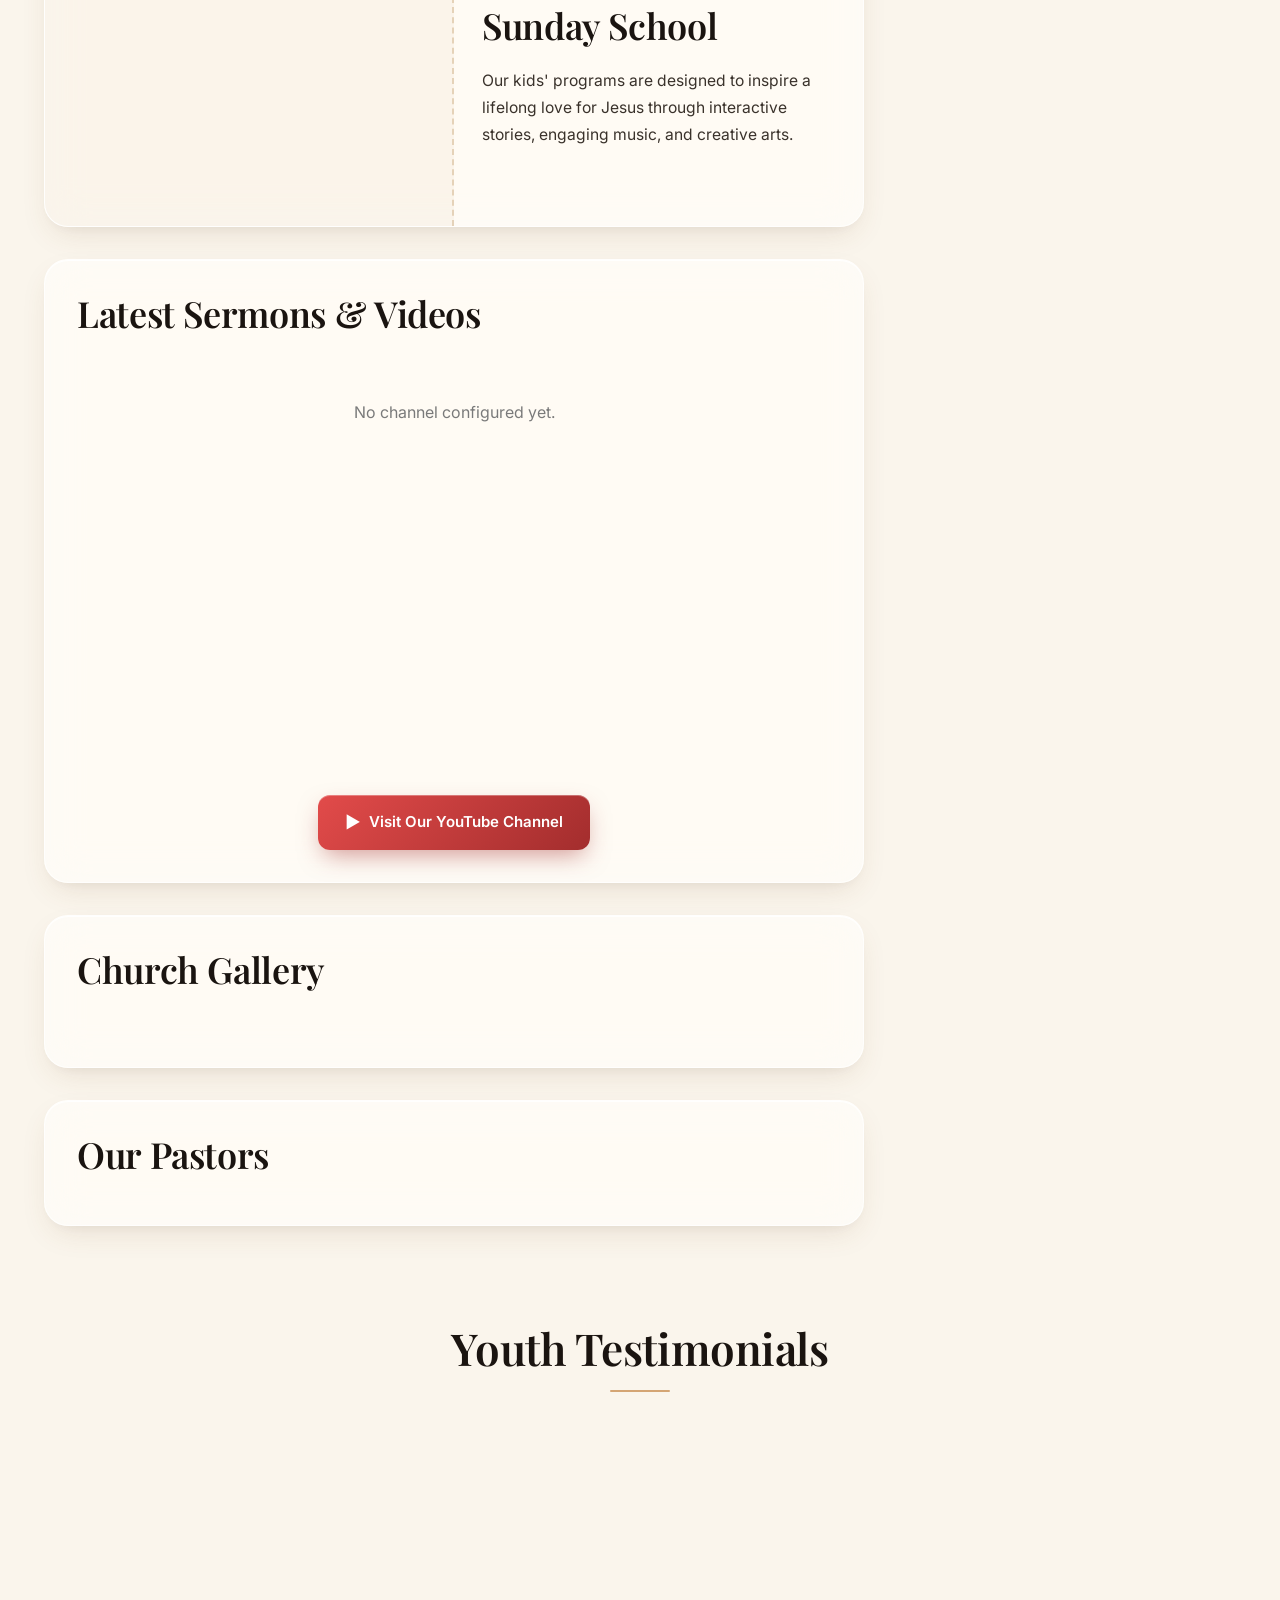
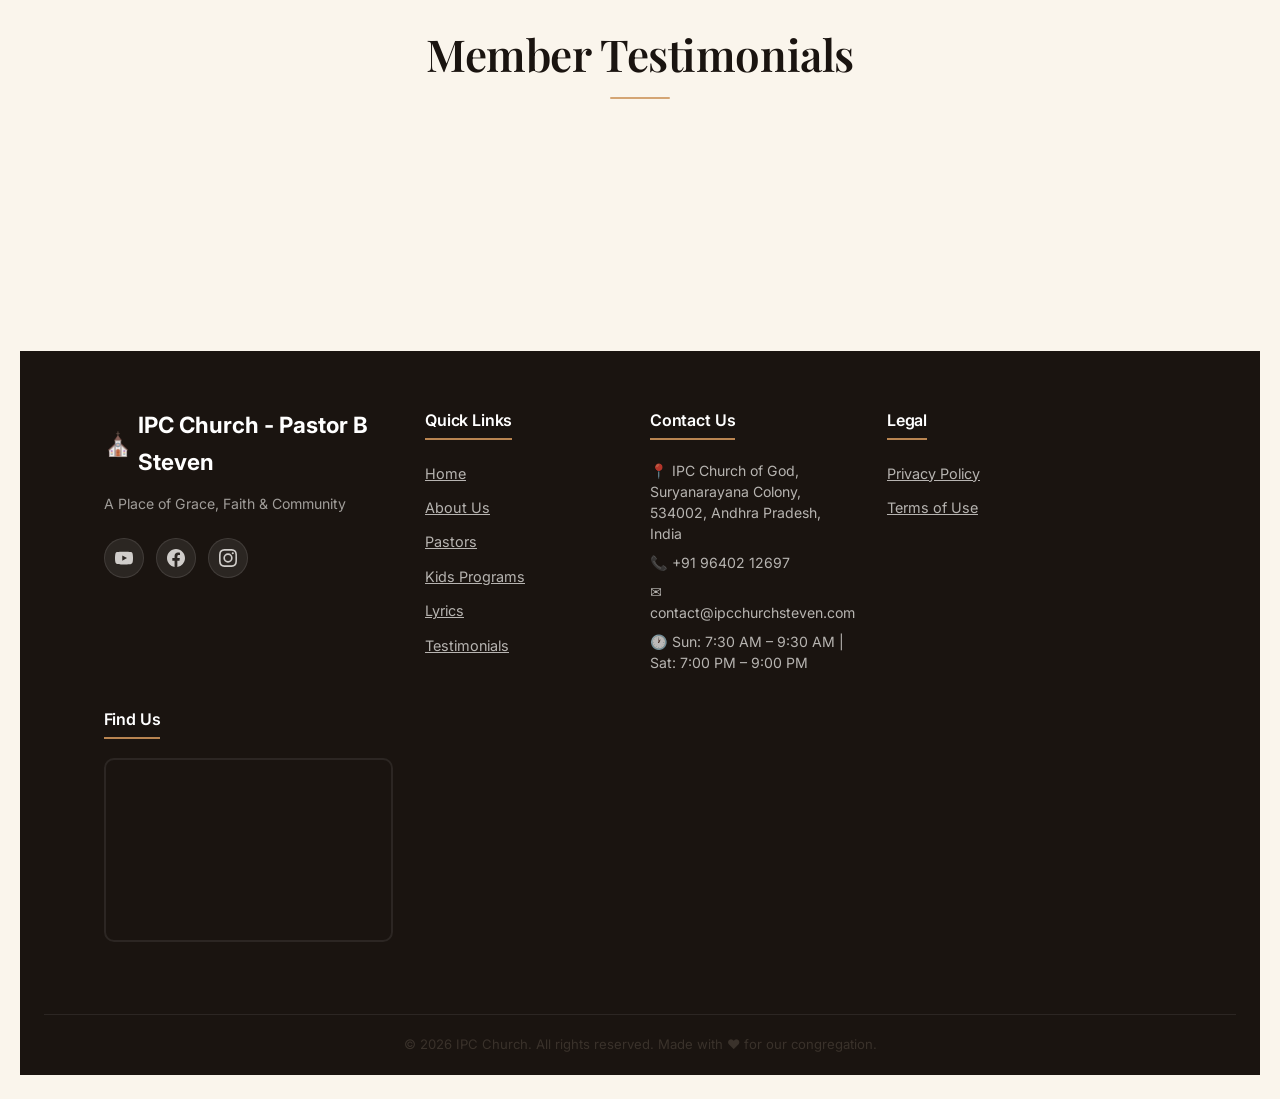
==== commit a5ea7786: "Gallery: restore hero collage above albums + click album opens full-photo modal" ====
--- a/index.html
+++ b/index.html
@@ -152,6 +152,8 @@
 
             <section id="gallery" class="gallery-section fade-in">
                 <h2 class="section-title" data-i18n="gallery_title">Church Gallery</h2>
+                <!-- Hero collage of random photos from across all albums -->
+                <div id="gallery-hero-collage" class="gallery-hero-collage"></div>
                 <div class="section-container">
                     <!-- Albums will be injected here -->
                 </div>
--- a/style.css
+++ b/style.css
@@ -1128,10 +1128,10 @@
   .carousel-card .testimonial-photo-wrapper { width: 170px; height: 170px; }
 }
 @media (max-width: 600px) {
-  .carousel-card { flex: 0 0 85vw; min-height: 480px; }
-  .carousel-viewport { gap: 1.25rem; padding: 3rem 0 4rem; }
+  .carousel-card { flex: 0 0 78vw; min-height: 480px; }
+  .carousel-viewport { gap: 1.1rem; padding: 3rem 0 4rem; }
   .carousel-viewport::before,
-  .carousel-viewport::after { flex: 0 0 calc(50% - 42.5vw); }
+  .carousel-viewport::after { flex: 0 0 calc(50% - 39vw); }
   .carousel-card .testimonial-photo-wrapper { width: 150px; height: 150px; }
 }
 
@@ -1900,3 +1900,110 @@
   text-underline-offset: 2px;
 }
 .legal-content a:hover { opacity: 0.8; }
+
+/* ============================================================
+   ALBUM MODAL — full album viewer
+   ============================================================ */
+.album-clickable {
+  cursor: pointer;
+  display: flex;
+  justify-content: space-between;
+  align-items: center;
+  gap: 1rem;
+  transition: background 0.2s ease;
+  padding: 0.6rem 0.75rem;
+  margin: -0.6rem -0.75rem 0.5rem;
+  border-radius: 8px;
+}
+.album-clickable:hover { background: rgba(0,0,0,0.04); }
+.album-view-all-link {
+  font-size: 0.85rem;
+  color: var(--accent, #C8521E);
+  font-weight: 600;
+  white-space: nowrap;
+}
+.gallery-album .collage { cursor: pointer; position: relative; }
+.collage-more {
+  position: absolute;
+  bottom: 8px;
+  right: 8px;
+  background: rgba(0,0,0,0.7);
+  color: white;
+  padding: 0.3rem 0.7rem;
+  border-radius: 16px;
+  font-size: 0.75rem;
+  font-weight: 600;
+  pointer-events: none;
+}
+
+.album-modal-overlay {
+  position: fixed; inset: 0;
+  background: rgba(0,0,0,0.85);
+  z-index: 10000;
+  display: flex;
+  align-items: flex-start;
+  justify-content: center;
+  padding: 2rem 1rem;
+  overflow-y: auto;
+  animation: fadeIn 0.2s ease;
+}
+@keyframes fadeIn { from { opacity: 0; } to { opacity: 1; } }
+.album-modal-content {
+  background: #fff;
+  border-radius: 14px;
+  max-width: 1100px;
+  width: 100%;
+  margin: auto;
+  box-shadow: 0 30px 80px rgba(0,0,0,0.5);
+}
+.album-modal-header {
+  display: flex;
+  justify-content: space-between;
+  align-items: center;
+  padding: 1.25rem 1.5rem;
+  border-bottom: 1px solid #eee;
+  position: sticky;
+  top: 0;
+  background: #fff;
+  border-radius: 14px 14px 0 0;
+  z-index: 2;
+}
+.album-modal-title { margin: 0; font-size: 1.4rem; font-family: 'Playfair Display', serif; color: #1A1A1A; }
+.album-modal-meta { color: #7a7a7a; font-size: 0.85rem; margin-top: 0.2rem; }
+.album-modal-close {
+  background: #f2f2f2;
+  border: 0;
+  width: 36px; height: 36px;
+  border-radius: 50%;
+  font-size: 22px;
+  cursor: pointer;
+  display: flex; align-items: center; justify-content: center;
+  color: #555;
+  transition: background 0.2s;
+}
+.album-modal-close:hover { background: #e0e0e0; }
+.album-modal-grid {
+  display: grid;
+  grid-template-columns: repeat(auto-fill, minmax(200px, 1fr));
+  gap: 0.75rem;
+  padding: 1rem 1.5rem 1.5rem;
+}
+@media (max-width: 600px) {
+  .album-modal-grid { grid-template-columns: repeat(2, 1fr); gap: 0.5rem; padding: 0.75rem; }
+  .album-modal-header { padding: 0.9rem 1rem; }
+  .album-modal-title { font-size: 1.1rem; }
+}
+.album-modal-photo {
+  aspect-ratio: 1 / 1;
+  overflow: hidden;
+  border-radius: 8px;
+  cursor: pointer;
+  background: #f4f0e8;
+  transition: transform 0.2s ease;
+}
+.album-modal-photo:hover { transform: scale(1.02); }
+.album-modal-photo img {
+  width: 100%; height: 100%; object-fit: cover; display: block;
+  transition: transform 0.4s ease;
+}
+.album-modal-photo:hover img { transform: scale(1.06); }
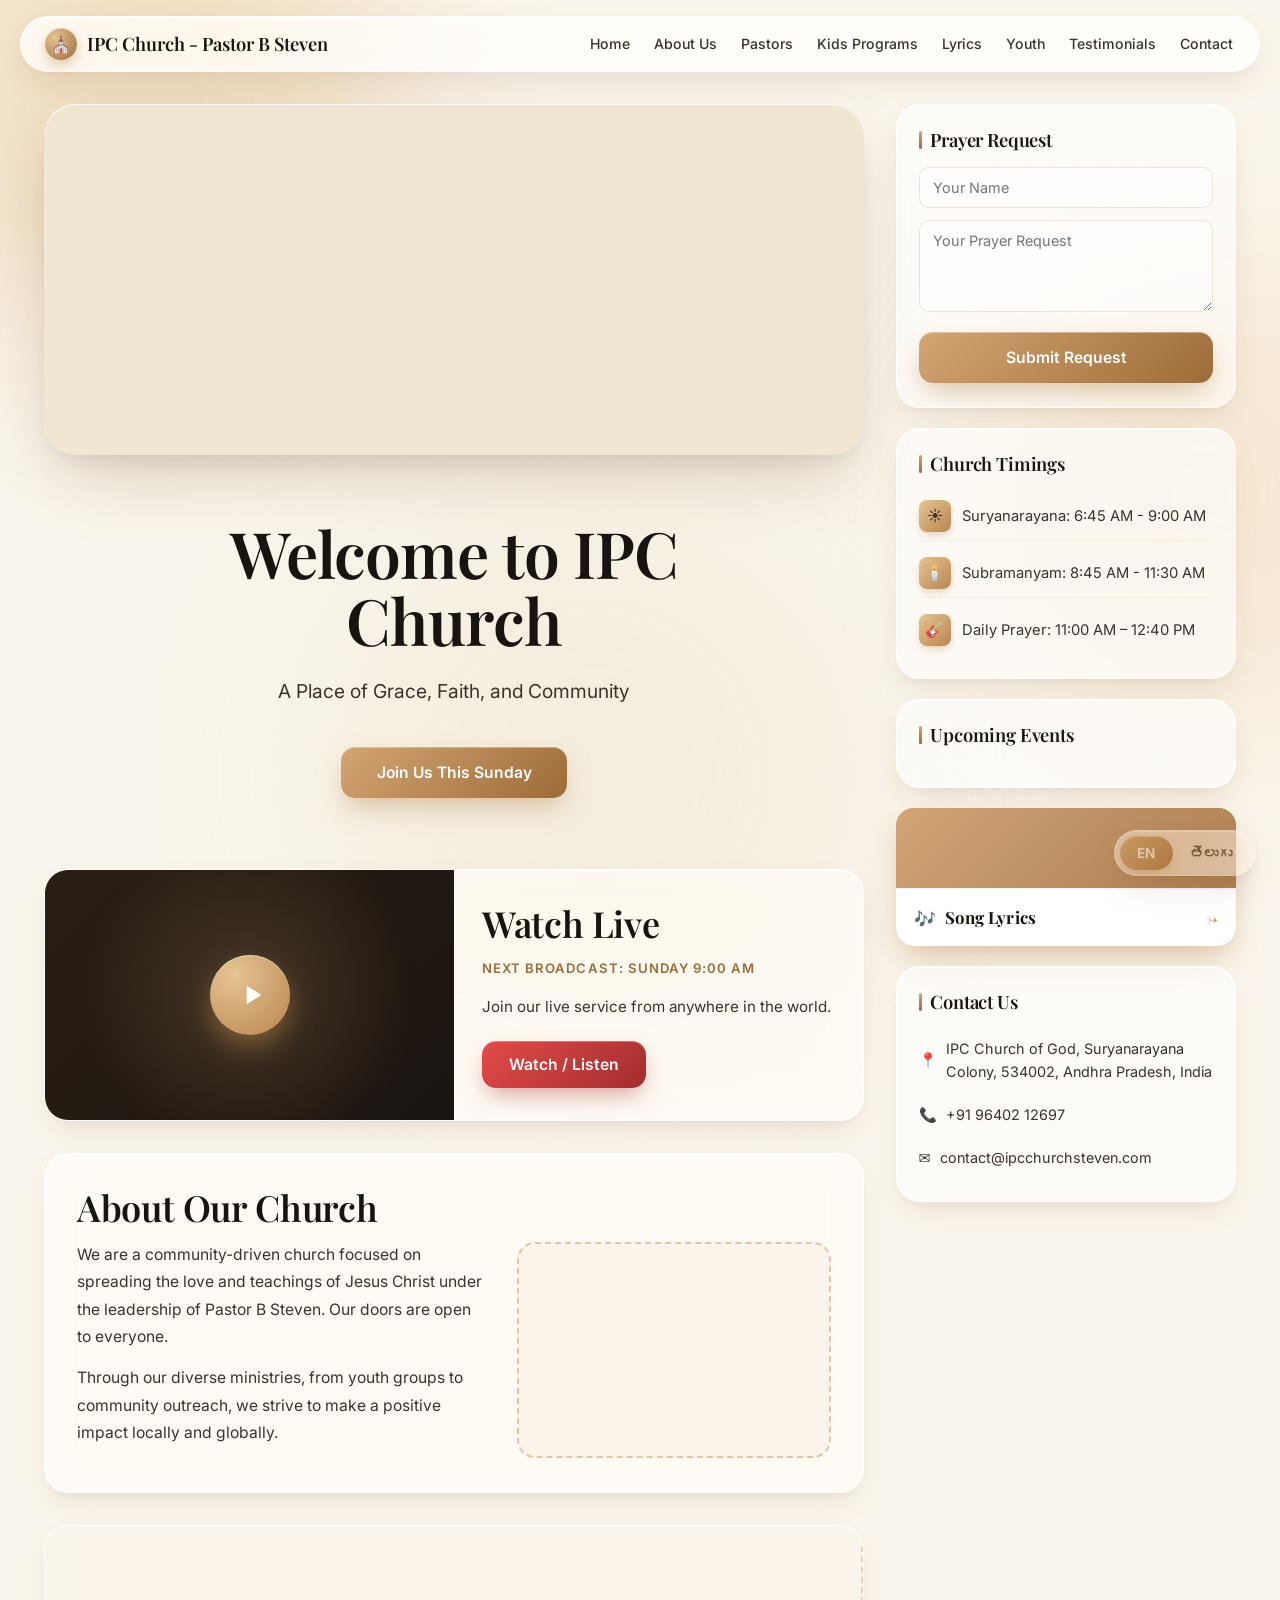
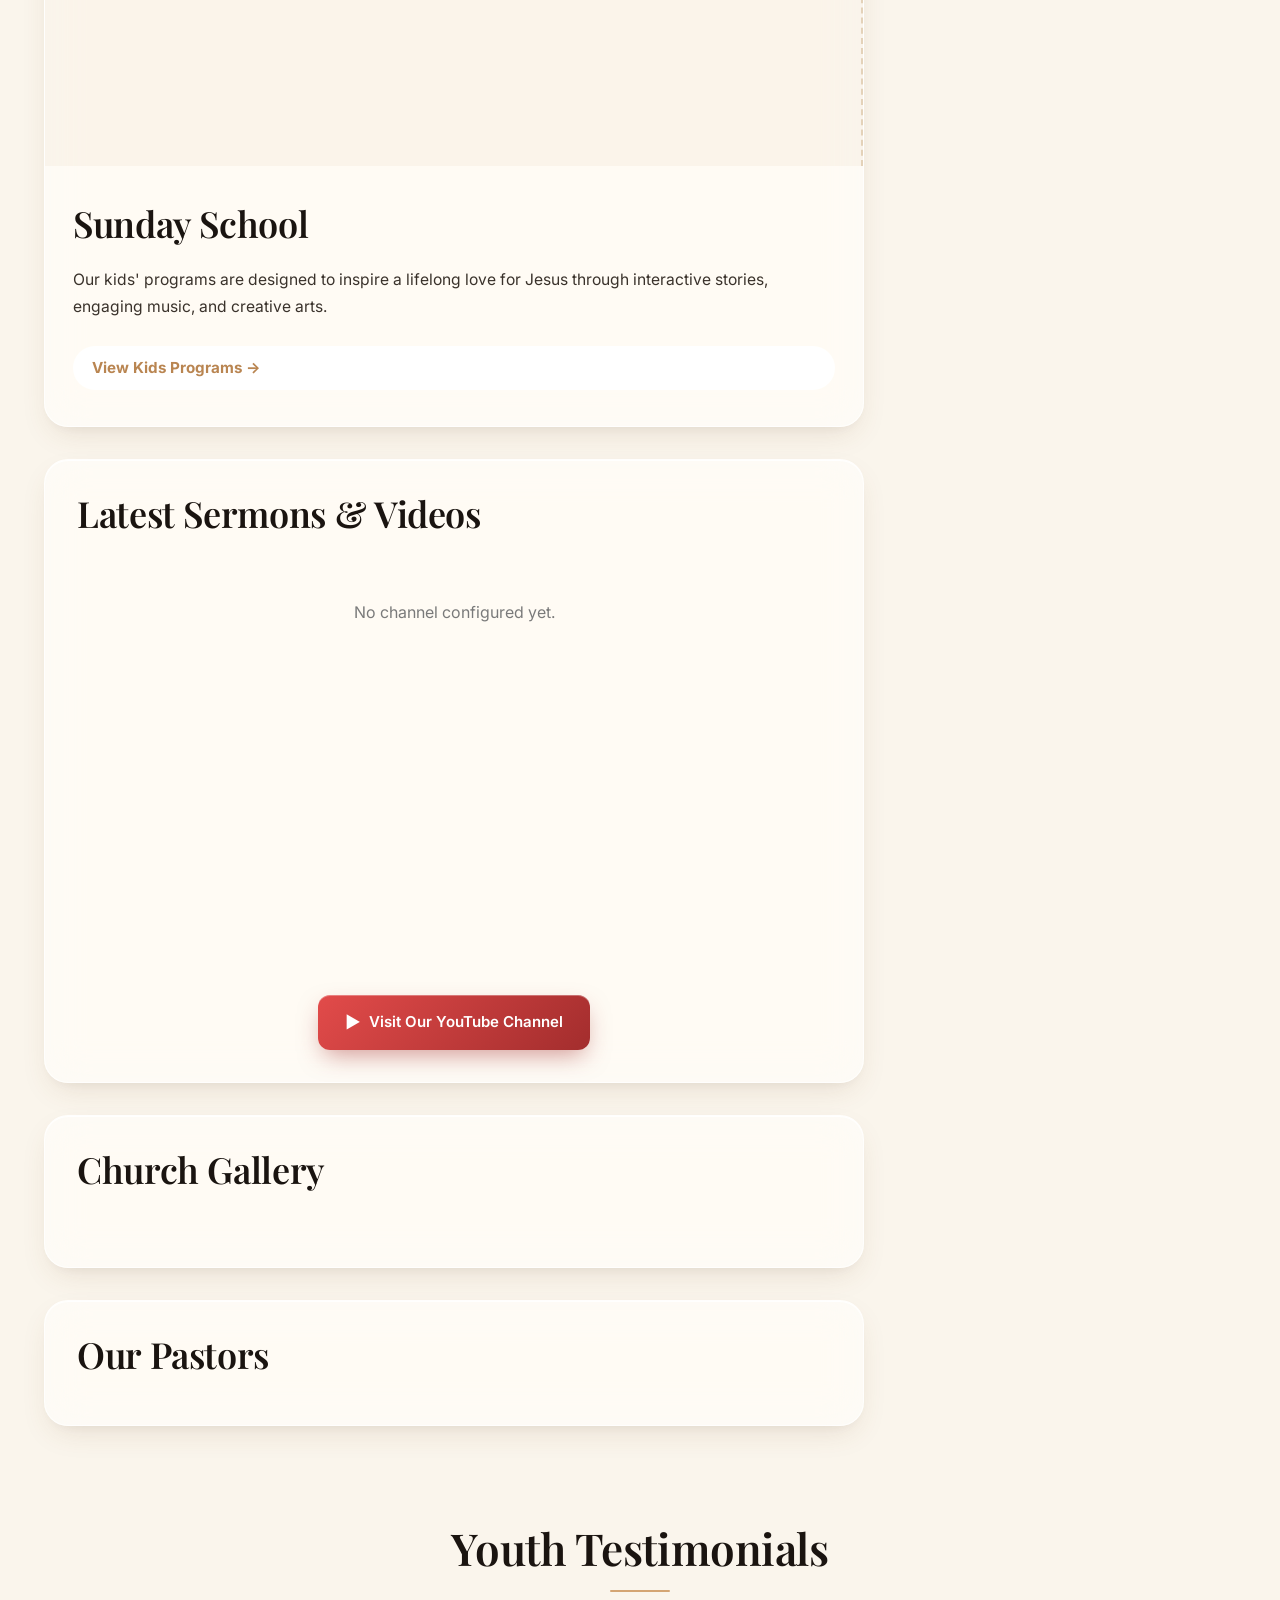
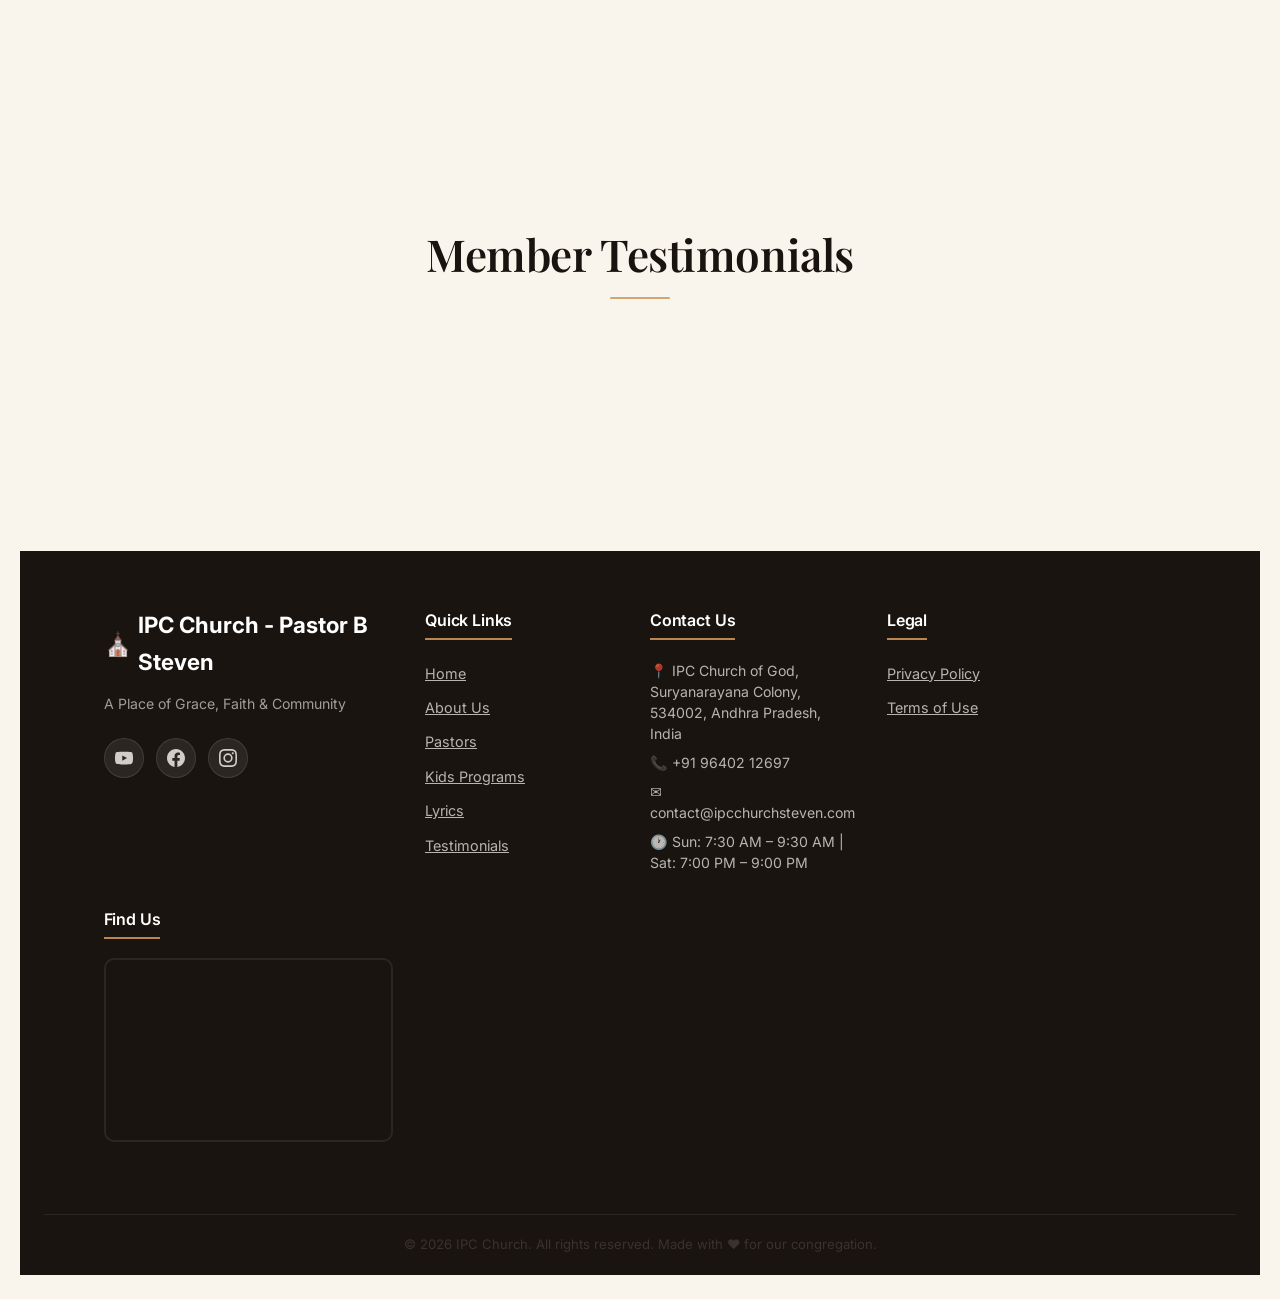
==== commit be7c24c6: "Image quality 1920px@88% (was 1200px@70%); album modal uses full URL; Sunday School banner clickable" ====
--- a/index.html
+++ b/index.html
@@ -120,15 +120,16 @@
 
             <!-- Sunday School -->
             <section id="sunday_school" class="sunday-school-section fade-in">
-                <div class="sunday-school-banner">
+                <a href="kids-programs.html" class="sunday-school-banner ss-clickable" aria-label="Go to Kids Programs page">
                     <div class="ss-img-container">
                         <img src="" alt="" class="ss-img" style="display:none">
                     </div>
                     <div class="ss-content-overlay">
                         <h2 class="section-title" data-i18n="nav_sunday_school">Sunday School & Learning</h2>
                         <p class="kids-info-desc" data-i18n="kids_info_desc">Our kids programs inspire a lifelong love for Jesus.</p>
-                    </div>
-                </div>
+                        <span class="ss-cta-arrow" data-i18n="view_kids_programs">View Kids Programs →</span>
+                    </div>
+                </a>
             </section>
 
             <!-- Latest Church Videos (Automated by CMS) -->
--- a/style.css
+++ b/style.css
@@ -2007,3 +2007,41 @@
   transition: transform 0.4s ease;
 }
 .album-modal-photo:hover img { transform: scale(1.06); }
+
+/* ============================================================
+   SUNDAY SCHOOL — clickable banner
+   ============================================================ */
+.sunday-school-banner.ss-clickable {
+  display: block;
+  text-decoration: none;
+  color: inherit;
+  cursor: pointer;
+  transition: transform 0.25s ease, box-shadow 0.25s ease;
+}
+.sunday-school-banner.ss-clickable:hover {
+  transform: translateY(-3px);
+  box-shadow: 0 12px 30px rgba(0,0,0,0.15);
+}
+.sunday-school-banner.ss-clickable:hover .ss-img {
+  transform: scale(1.04);
+}
+.sunday-school-banner.ss-clickable .ss-img {
+  transition: transform 0.5s ease;
+}
+.ss-cta-arrow {
+  display: inline-block;
+  margin-top: 1rem;
+  padding: 0.6rem 1.2rem;
+  background: rgba(255,255,255,0.95);
+  color: var(--accent, #C8521E);
+  font-weight: 700;
+  border-radius: 24px;
+  font-size: 0.95rem;
+  text-decoration: none;
+  transition: background 0.2s ease, transform 0.2s ease;
+}
+.sunday-school-banner.ss-clickable:hover .ss-cta-arrow {
+  background: var(--accent, #C8521E);
+  color: white;
+  transform: translateX(4px);
+}
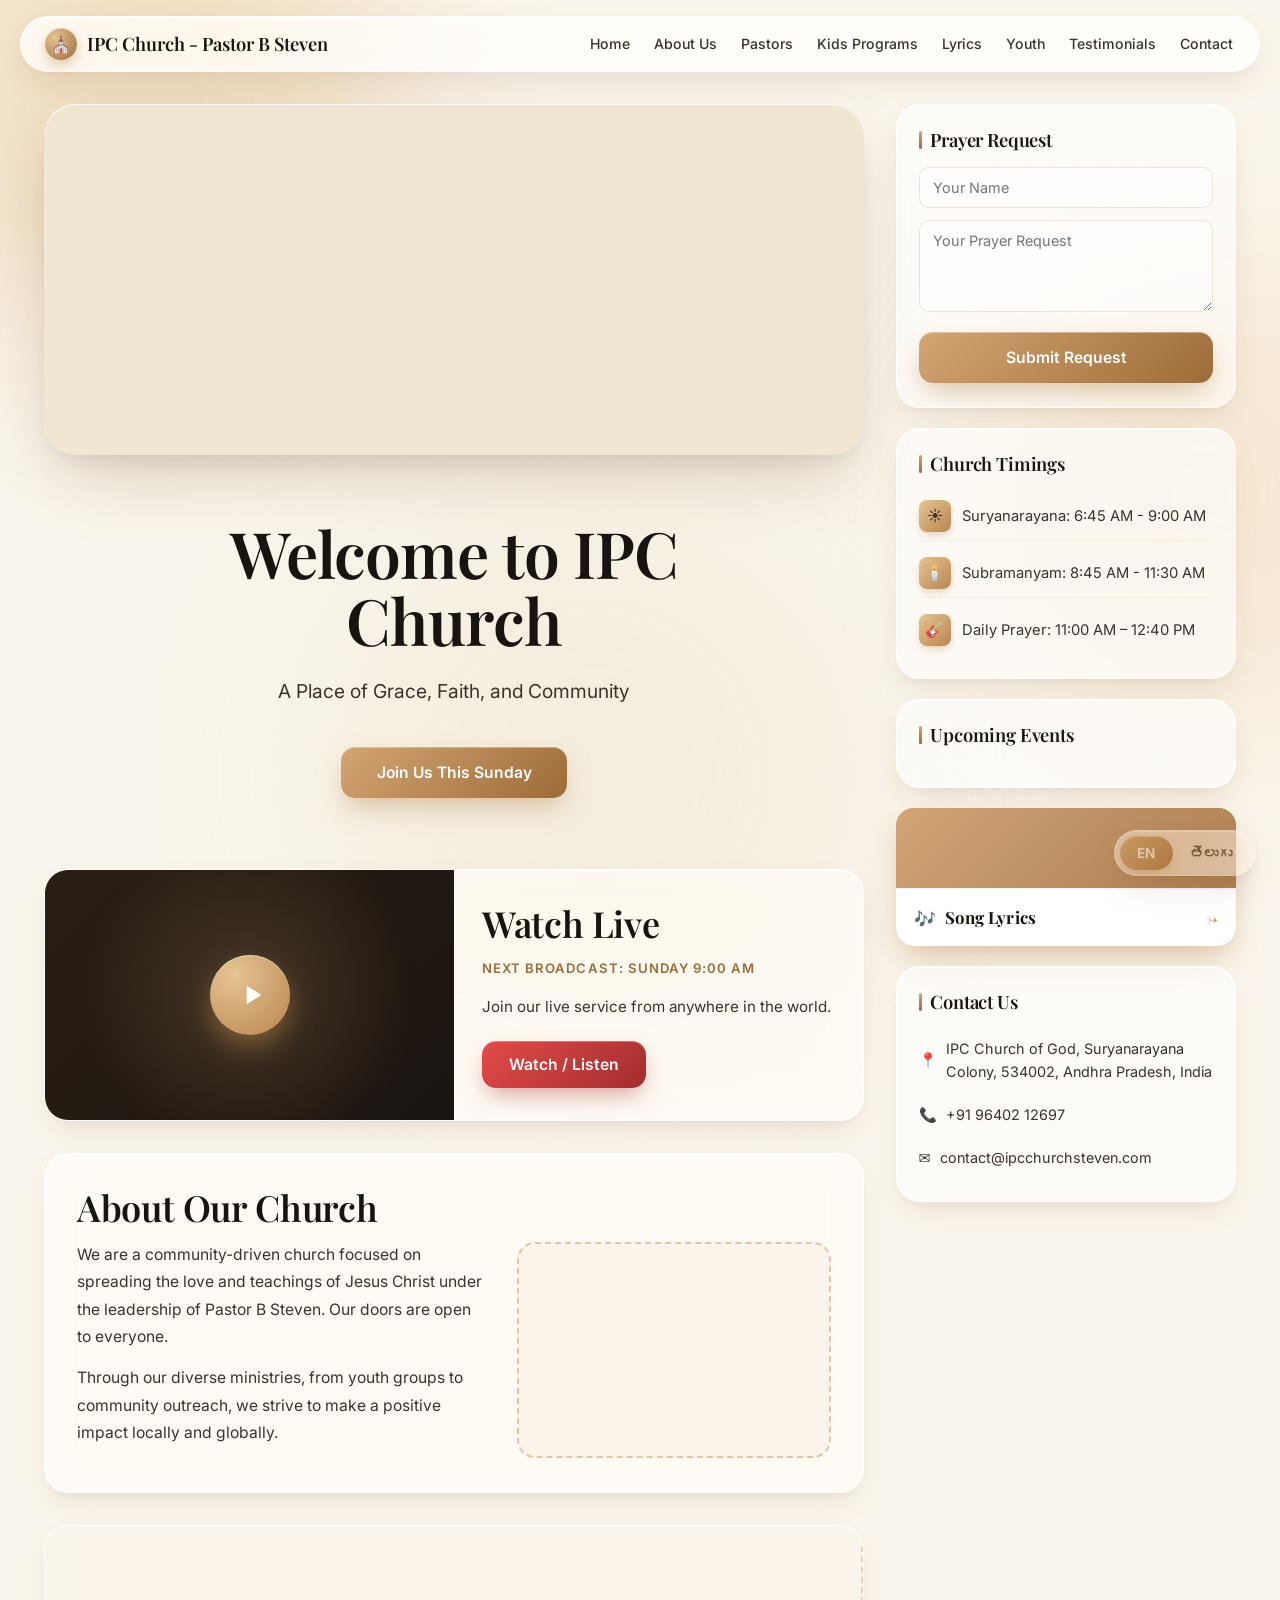
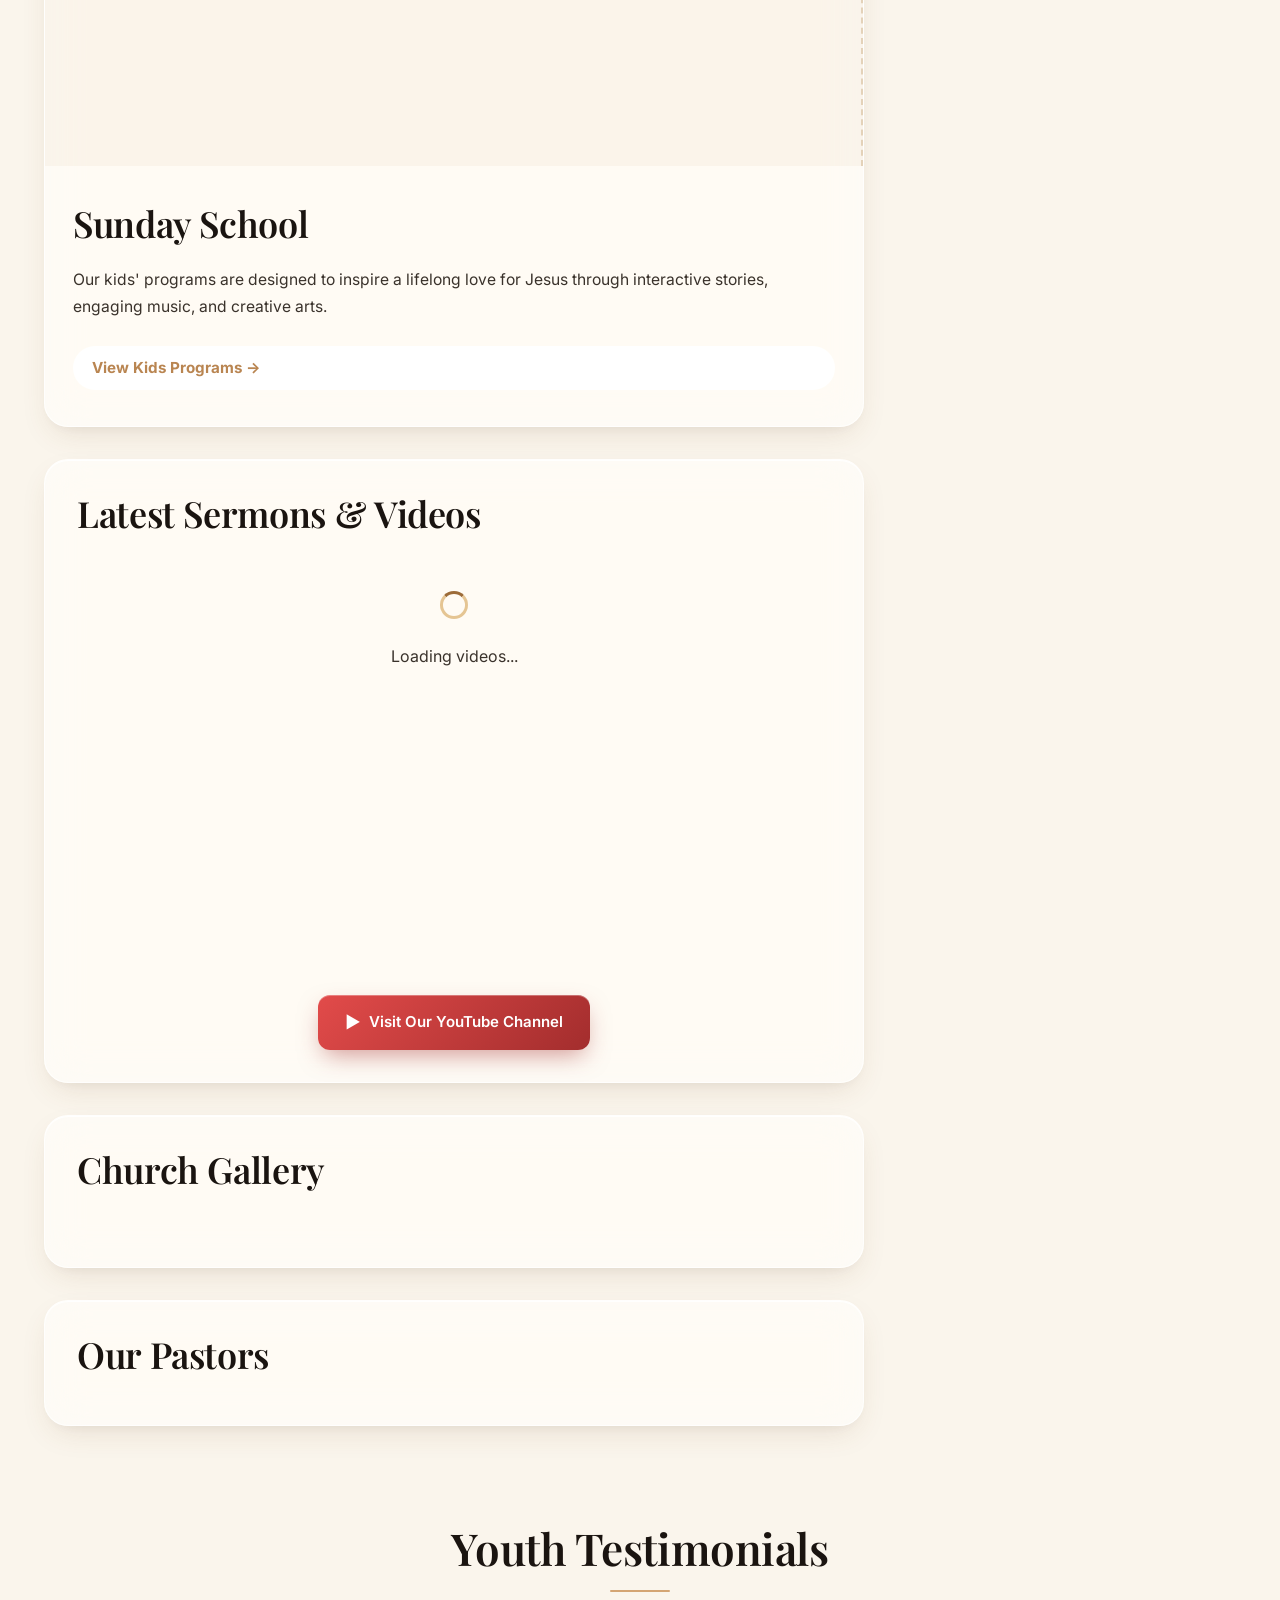
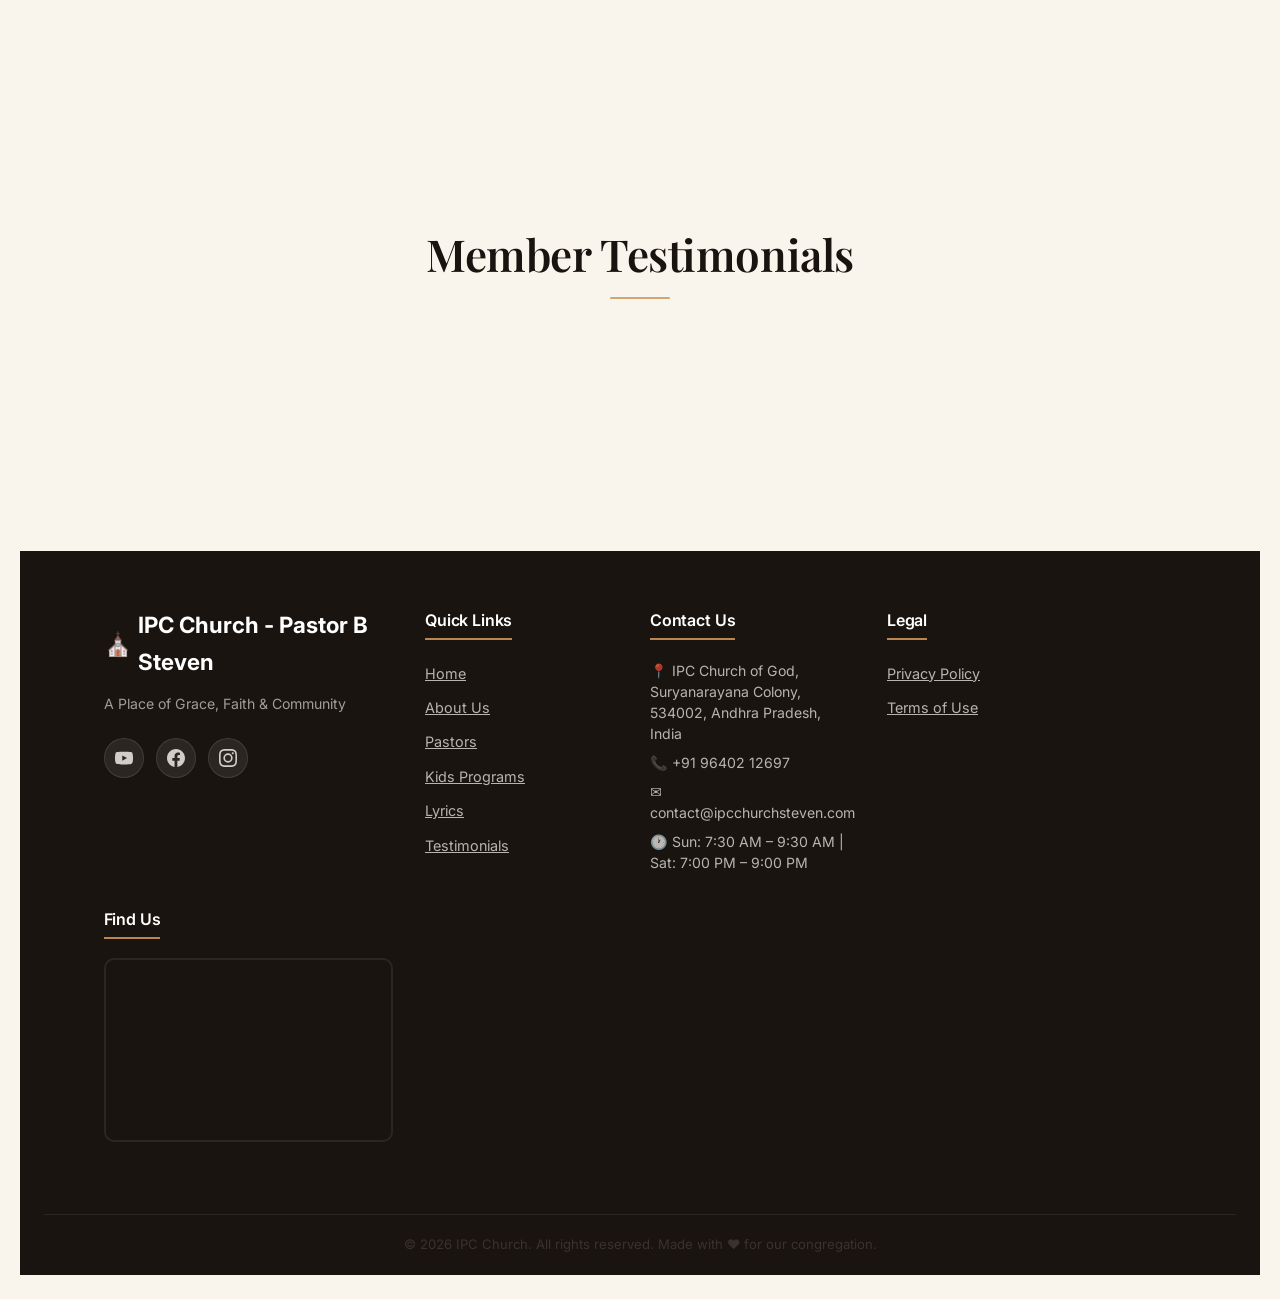
==== commit 25be1dd4: "Add Posts/Updates feature: flexible content posts with day-by-day sections, integrated with Section " ====
--- a/index.html
+++ b/index.html
@@ -243,6 +243,14 @@
             </div>
             <div class="btn-container">
                 <a href="testimonials.html#member" class="primary-btn see-more-btn" id="see-more-member" style="display:none" data-i18n="see_more">See More →</a>
+            </div>
+        </section>
+
+        <!-- POSTS / UPDATES SECTION (rendered by cms-bridge from STATE.posts) -->
+        <section id="posts" class="posts-section fade-in" style="display:none">
+            <h2 class="section-title" data-i18n="posts_title">Latest Updates</h2>
+            <div class="posts-grid" id="posts-grid">
+                <!-- Post cards injected by CMS -->
             </div>
         </section>
 
--- a/style.css
+++ b/style.css
@@ -2045,3 +2045,617 @@
   color: white;
   transform: translateX(4px);
 }
+
+/* ============================================================
+   MOBILE POLISH PASS — tighten spacing, better hierarchy
+   ============================================================ */
+@media (max-width: 600px) {
+  /* TIGHTER LAYOUT: less padding around the main page */
+  .layout-wrapper {
+    padding: 0.5rem 0.75rem 1.5rem !important;
+    gap: 1rem !important;
+  }
+  .main-content { gap: 1rem !important; }
+
+  /* SECTIONS: less internal padding */
+  .gallery-section,
+  .testimonials-section,
+  .pastors-section,
+  .youtube-section,
+  .sunday-school-section,
+  .support-section,
+  .hero-section {
+    padding: 1.25rem 0.75rem !important;
+    margin: 0 !important;
+  }
+
+  /* SECTION TITLES: smaller + tighter */
+  .section-title {
+    font-size: 1.5rem !important;
+    margin: 0 0 0.85rem !important;
+    text-align: left;
+    padding: 0 0.25rem;
+  }
+
+  /* HERO CONTENT */
+  .hero-content { padding: 1.5rem 1rem 1rem !important; gap: 0.6rem; }
+  .hero-content .title, .hero-content h1 { font-size: 1.85rem !important; }
+  .hero-content p, .hero-content .subtitle { font-size: 0.95rem !important; }
+
+  /* WATCH LIVE / SECONDARY CARDS */
+  .live-banner, .watch-live, .live-broadcast-card {
+    padding: 1rem !important;
+    margin: 0.75rem 0 !important;
+  }
+
+  /* ABOUT IMAGE: smaller, less margin */
+  .about-img, .about-image {
+    max-height: 220px;
+    object-fit: cover;
+    margin: 0.5rem 0 !important;
+  }
+  .about-section { padding: 1rem 0.75rem !important; }
+  .about-section p { font-size: 0.95rem; line-height: 1.55; }
+
+  /* GALLERY HERO COLLAGE: smaller tiles on phone */
+  .gallery-hero-collage {
+    grid-template-columns: repeat(2, 1fr) !important;
+    grid-auto-rows: 110px !important;
+    gap: 5px !important;
+    padding: 0 !important;
+    margin: 0 0 1rem !important;
+  }
+  .gallery-section { padding: 1.25rem 0.5rem !important; }
+
+  /* ALBUM CARDS: tighter */
+  .gallery-album {
+    margin: 0 0 1rem !important;
+    padding: 1rem 0.85rem !important;
+  }
+  .album-title { font-size: 1.05rem !important; }
+  .album-meta { font-size: 0.78rem !important; }
+  .album-clickable { padding: 0.4rem 0.5rem !important; margin: -0.4rem -0.5rem 0.4rem !important; }
+  .gallery-album .collage {
+    grid-template-columns: repeat(3, 1fr) !important;
+    grid-auto-rows: 85px !important;
+    gap: 4px !important;
+  }
+  .album-view-all-link { font-size: 0.78rem !important; }
+
+  /* PASTORS: larger photo, tighter card */
+  .pastors-grid {
+    grid-template-columns: 1fr 1fr !important;
+    gap: 0.85rem !important;
+  }
+  .pastor-card {
+    padding: 0.85rem !important;
+  }
+  .pastor-card h3 { font-size: 1rem !important; margin: 0.6rem 0 0.15rem !important; }
+  .pastor-role { font-size: 0.78rem !important; }
+  .pastor-img-wrapper { height: 180px !important; border-radius: 10px !important; }
+
+  /* SUNDAY SCHOOL banner */
+  .sunday-school-banner { min-height: 180px !important; }
+  .ss-content-overlay { padding: 1.25rem 1rem !important; }
+  .ss-content-overlay .section-title { font-size: 1.4rem !important; text-align: center; }
+  .ss-content-overlay .kids-info-desc { font-size: 0.9rem !important; text-align: center; margin: 0.3rem 0 0.75rem; }
+  .ss-cta-arrow { display: inline-block; margin: 0.5rem auto 0; padding: 0.55rem 1.1rem !important; font-size: 0.85rem; }
+
+  /* YOUTUBE FEED: 1-column on mobile, full-bleed cards */
+  .yt-video-grid.grid-2,
+  .yt-video-grid.grid-3,
+  .yt-video-grid { grid-template-columns: 1fr 1fr !important; gap: 0.7rem !important; }
+  .yt-card { padding: 0 !important; }
+  .yt-thumb-wrapper { aspect-ratio: 16/9; border-radius: 8px !important; }
+  .yt-title { font-size: 0.82rem !important; line-height: 1.3 !important; -webkit-line-clamp: 2; }
+  .yt-meta { font-size: 0.7rem !important; }
+  .yt-info { padding: 0.5rem 0.25rem !important; }
+
+  /* SUPPORT SECTION: tighter */
+  .support-section { padding: 1.5rem 1rem !important; margin: 1rem 0 !important; }
+  .support-title { font-size: 1.5rem !important; }
+  .support-description { font-size: 0.95rem !important; }
+  .support-method { padding: 0.85rem !important; }
+  .support-method h4 { font-size: 0.9rem !important; }
+
+  /* TESTIMONIALS: smaller carousel cards on mobile */
+  .testimonials-section { padding: 1.25rem 0 !important; }
+  .testimonials-section .section-title { padding: 0 0.75rem; }
+
+  /* LYRICS BANNER */
+  .lyrics-banner-card {
+    margin: 0.5rem 0 !important;
+    padding: 1rem !important;
+    min-height: auto !important;
+  }
+  .lyrics-banner-text { font-size: 1.15rem !important; }
+
+  /* SIDEBAR cards (Watch Live, Prayer, Timings) */
+  .sidebar .card,
+  .sidebar > div {
+    padding: 1rem 0.85rem !important;
+    margin: 0 !important;
+  }
+  .sidebar h2, .sidebar h3 { font-size: 1rem !important; margin-bottom: 0.5rem !important; }
+}
+
+/* Tighter still on very small phones */
+@media (max-width: 380px) {
+  .pastors-grid { grid-template-columns: 1fr !important; }
+  .pastor-img-wrapper { height: 220px !important; }
+  .yt-video-grid { grid-template-columns: 1fr !important; }
+  .gallery-hero-collage { grid-auto-rows: 100px !important; }
+}
+
+/* ============================================================
+   GALLERY ALBUMS — clean layout (overrides old photo-tile grid)
+   ============================================================ */
+.gallery-section .section-container {
+  display: grid !important;
+  grid-template-columns: repeat(auto-fit, minmax(360px, 1fr)) !important;
+  gap: 1.25rem !important;
+  margin-top: 1rem !important;
+}
+/* Reset the aspect-ratio = 1 that was forcing albums into squares */
+.gallery-section .section-container > .gallery-album {
+  aspect-ratio: auto !important;
+  border-radius: 14px;
+  overflow: visible;
+  transform: none !important;
+}
+.gallery-section .section-container > .gallery-album:hover {
+  transform: translateY(-2px) !important;
+}
+
+/* CLEAN ALBUM CARD */
+.gallery-album {
+  background: white;
+  padding: 1.1rem 1.1rem 1rem !important;
+  margin: 0 !important;
+  box-shadow: 0 4px 16px rgba(0,0,0,0.06);
+  transition: transform 0.25s ease, box-shadow 0.25s ease;
+}
+.gallery-album:hover {
+  box-shadow: 0 10px 26px rgba(0,0,0,0.1);
+}
+/* Header: title left, View All right - no wrap */
+.gallery-album .album-clickable {
+  display: flex;
+  align-items: center;
+  justify-content: space-between;
+  gap: 0.75rem;
+  flex-wrap: nowrap;
+  padding: 0 !important;
+  margin: 0 0 0.85rem !important;
+}
+.gallery-album .album-clickable > div {
+  min-width: 0;
+  flex: 1;
+}
+.gallery-album .album-title {
+  font-size: 1.1rem !important;
+  margin: 0 0 0.15rem !important;
+  white-space: nowrap;
+  overflow: hidden;
+  text-overflow: ellipsis;
+}
+.gallery-album .album-meta {
+  font-size: 0.8rem !important;
+}
+.album-view-all-link {
+  flex-shrink: 0;
+  font-size: 0.85rem !important;
+  padding: 0.4rem 0.7rem;
+  border-radius: 18px;
+  background: rgba(244,106,0,0.1);
+}
+.gallery-album .album-clickable:hover .album-view-all-link {
+  background: var(--accent, #C8521E);
+  color: white;
+}
+
+/* Collage thumbnails: cleaner 3-col grid with proper size */
+.gallery-album .collage {
+  display: grid !important;
+  grid-template-columns: repeat(3, 1fr) !important;
+  grid-auto-rows: 90px !important;
+  gap: 5px !important;
+  position: relative;
+}
+.gallery-album .collage .collage-item {
+  aspect-ratio: auto;
+  border-radius: 6px;
+}
+.collage-more {
+  font-size: 0.75rem !important;
+  font-weight: 600;
+  padding: 0.35rem 0.65rem !important;
+}
+
+/* Single-column on phones — albums full-width */
+@media (max-width: 720px) {
+  .gallery-section .section-container {
+    grid-template-columns: 1fr !important;
+    gap: 1rem !important;
+  }
+}
+@media (max-width: 600px) {
+  .gallery-album { padding: 1rem 0.85rem !important; }
+  .gallery-album .album-title { font-size: 1rem !important; }
+  .gallery-album .collage { grid-auto-rows: 80px !important; gap: 4px !important; }
+  .album-view-all-link { font-size: 0.78rem !important; padding: 0.3rem 0.6rem; }
+}
+
+/* ============================================================
+   ALBUM CARDS — FINAL FIX (forces 1 column on small screens, nowrap header)
+   ============================================================ */
+.gallery-section .section-container .gallery-album .album-header,
+.gallery-section .section-container .gallery-album .album-clickable {
+  flex-wrap: nowrap !important;
+  display: flex !important;
+  align-items: center !important;
+  justify-content: space-between !important;
+}
+.gallery-section .section-container .gallery-album .album-clickable > div:first-child {
+  flex: 1 1 auto !important;
+  min-width: 0 !important;
+}
+.gallery-section .section-container .gallery-album .album-view-all-link {
+  flex: 0 0 auto !important;
+  white-space: nowrap !important;
+}
+
+/* Force single column below 800px so albums always have breathing room */
+@media (max-width: 800px) {
+  .gallery-section .section-container {
+    grid-template-columns: 1fr !important;
+    max-width: 600px;
+    margin-left: auto !important;
+    margin-right: auto !important;
+  }
+}
+
+/* Tablet: 2 columns only when comfortably wide */
+@media (min-width: 801px) and (max-width: 1100px) {
+  .gallery-section .section-container {
+    grid-template-columns: repeat(2, 1fr) !important;
+  }
+}
+
+/* ============================================================
+   ALBUM COLLAGE — final compact + proper image fill
+   ============================================================ */
+.gallery-album .collage {
+  display: grid !important;
+  grid-template-columns: repeat(3, 1fr) !important;
+  grid-auto-rows: 75px !important;
+  gap: 4px !important;
+  position: relative !important;
+}
+.gallery-album .collage .collage-item {
+  aspect-ratio: auto !important;
+  overflow: hidden !important;
+  border-radius: 6px !important;
+  cursor: pointer !important;
+}
+.gallery-album .collage .collage-item img {
+  width: 100% !important;
+  height: 100% !important;
+  object-fit: cover !important;
+  object-position: center !important;
+  display: block !important;
+}
+
+/* "+X more" badge: anchor to bottom-right of LAST visible photo, prominent */
+.gallery-album .collage-more {
+  position: absolute !important;
+  bottom: 6px !important;
+  right: 6px !important;
+  background: rgba(0,0,0,0.75) !important;
+  color: white !important;
+  padding: 0.4rem 0.75rem !important;
+  border-radius: 18px !important;
+  font-size: 0.78rem !important;
+  font-weight: 600 !important;
+  backdrop-filter: blur(6px) !important;
+  pointer-events: none !important;
+  z-index: 2 !important;
+}
+
+@media (max-width: 600px) {
+  .gallery-album .collage { grid-auto-rows: 70px !important; gap: 3px !important; }
+  .gallery-album .collage-more { padding: 0.3rem 0.6rem !important; font-size: 0.7rem !important; }
+}
+
+/* Mobile: ensure View All link is small but visible */
+@media (max-width: 600px) {
+  .gallery-album .album-clickable {
+    margin: 0 0 0.6rem !important;
+    gap: 0.4rem !important;
+  }
+  .gallery-album .album-title { font-size: 0.95rem !important; }
+  .gallery-album .album-meta { font-size: 0.72rem !important; }
+  .album-view-all-link {
+    font-size: 0.7rem !important;
+    padding: 0.28rem 0.55rem !important;
+  }
+}
+
+/* ============================================================
+   FORCE clean uniform grid for album previews on the homepage
+   (overrides bento/masonry/strip variable-sized layouts that 
+   cause "whitespace between images" feel)
+   ============================================================ */
+.gallery-album .collage,
+.gallery-album .collage.collage-bento,
+.gallery-album .collage.collage-masonry,
+.gallery-album .collage.collage-grid,
+.gallery-album .collage.collage-strip,
+.gallery-album .collage.collage-carousel {
+  display: grid !important;
+  grid-template-columns: repeat(3, 1fr) !important;
+  grid-auto-rows: 80px !important;
+  grid-auto-flow: row !important;
+  gap: 4px !important;
+  overflow: visible !important;
+}
+
+/* RESET all span rules from variant styles - force every cell to 1x1 */
+.gallery-album .collage .collage-item,
+.gallery-album .collage .collage-item-0,
+.gallery-album .collage .collage-item-1,
+.gallery-album .collage .collage-item-2,
+.gallery-album .collage .collage-item-3,
+.gallery-album .collage .collage-item-4,
+.gallery-album .collage .collage-item-5,
+.gallery-album .collage .collage-item:nth-child(n),
+.gallery-album .collage .collage-item:nth-child(3n+1),
+.gallery-album .collage .collage-item:nth-child(5n) {
+  grid-column: auto !important;
+  grid-row: auto !important;
+  aspect-ratio: auto !important;
+  height: 100% !important;
+  background: transparent !important;
+}
+
+.gallery-album .collage .collage-item img {
+  width: 100% !important;
+  height: 100% !important;
+  object-fit: cover !important;
+  object-position: center !important;
+  display: block !important;
+  border-radius: 6px;
+}
+
+@media (max-width: 600px) {
+  .gallery-album .collage,
+  .gallery-album .collage.collage-bento,
+  .gallery-album .collage.collage-masonry,
+  .gallery-album .collage.collage-grid,
+  .gallery-album .collage.collage-strip,
+  .gallery-album .collage.collage-carousel {
+    grid-auto-rows: 70px !important;
+    gap: 3px !important;
+  }
+}
+
+/* ============================================================
+   POSTS / UPDATES SECTION
+   ============================================================ */
+.posts-section {
+  padding: 2rem 1rem;
+  margin: 1rem auto;
+  max-width: 1100px;
+}
+.posts-grid {
+  display: grid;
+  grid-template-columns: repeat(auto-fit, minmax(280px, 1fr));
+  gap: 1.25rem;
+  margin-top: 1rem;
+}
+.post-card {
+  background: white;
+  border-radius: 14px;
+  overflow: hidden;
+  box-shadow: 0 4px 16px rgba(0,0,0,0.06);
+  cursor: pointer;
+  transition: transform 0.25s ease, box-shadow 0.25s ease;
+  display: flex;
+  flex-direction: column;
+}
+.post-card:hover {
+  transform: translateY(-4px);
+  box-shadow: 0 12px 28px rgba(0,0,0,0.12);
+}
+.post-card-image {
+  aspect-ratio: 16 / 9;
+  overflow: hidden;
+  background: #f4f0e8;
+}
+.post-card-image img {
+  width: 100%; height: 100%;
+  object-fit: cover;
+  display: block;
+  transition: transform 0.4s ease;
+}
+.post-card:hover .post-card-image img { transform: scale(1.05); }
+.post-card-content {
+  padding: 1rem 1.1rem 1.1rem;
+  flex: 1;
+  display: flex;
+  flex-direction: column;
+}
+.post-card-date {
+  font-size: 0.78rem;
+  color: var(--accent, #C8521E);
+  font-weight: 600;
+  margin-bottom: 0.4rem;
+  text-transform: uppercase;
+  letter-spacing: 0.5px;
+}
+.post-card-title {
+  font-family: 'Playfair Display', serif;
+  font-size: 1.2rem;
+  margin: 0 0 0.5rem;
+  color: #1A1A1A;
+  line-height: 1.3;
+}
+.post-card-desc {
+  font-size: 0.9rem;
+  color: var(--ink-700, #555);
+  line-height: 1.5;
+  margin: 0 0 0.75rem;
+  flex: 1;
+}
+.post-card-meta {
+  font-size: 0.78rem;
+  color: var(--muted, #888);
+  display: flex;
+  align-items: center;
+  gap: 0.4rem;
+}
+.post-card-link {
+  color: var(--accent, #C8521E);
+  font-weight: 600;
+  margin-left: auto;
+}
+
+@media (max-width: 600px) {
+  .posts-grid { grid-template-columns: 1fr; gap: 1rem; }
+  .post-card-title { font-size: 1.05rem; }
+  .posts-section { padding: 1.25rem 0.75rem; }
+}
+
+/* POST MODAL */
+.post-modal-overlay {
+  position: fixed; inset: 0;
+  background: rgba(0,0,0,0.85);
+  z-index: 10000;
+  display: flex;
+  align-items: flex-start;
+  justify-content: center;
+  padding: 2rem 1rem;
+  overflow-y: auto;
+  animation: fadeIn 0.2s ease;
+}
+.post-modal-content {
+  background: #fff;
+  border-radius: 14px;
+  max-width: 900px;
+  width: 100%;
+  margin: auto;
+  box-shadow: 0 30px 80px rgba(0,0,0,0.5);
+}
+.post-modal-header {
+  display: flex;
+  justify-content: space-between;
+  align-items: flex-start;
+  padding: 1.5rem 1.5rem 1rem;
+  border-bottom: 1px solid #eee;
+  position: sticky; top: 0;
+  background: white;
+  border-radius: 14px 14px 0 0;
+  z-index: 2;
+}
+.post-modal-date {
+  font-size: 0.78rem;
+  color: var(--accent, #C8521E);
+  font-weight: 600;
+  text-transform: uppercase;
+  letter-spacing: 0.5px;
+  margin-bottom: 0.4rem;
+}
+.post-modal-title {
+  font-family: 'Playfair Display', serif;
+  margin: 0;
+  font-size: 1.6rem;
+  color: #1A1A1A;
+}
+.post-modal-close {
+  background: #f2f2f2;
+  border: 0;
+  width: 36px; height: 36px;
+  border-radius: 50%;
+  font-size: 22px;
+  cursor: pointer;
+  display: flex; align-items: center; justify-content: center;
+  color: #555;
+  flex-shrink: 0;
+}
+.post-modal-close:hover { background: #e0e0e0; }
+.post-modal-body { padding: 1.25rem 1.5rem 2rem; }
+.post-modal-cover {
+  width: 100%;
+  max-height: 400px;
+  object-fit: cover;
+  border-radius: 10px;
+  margin-bottom: 1.25rem;
+  display: block;
+}
+.post-modal-description {
+  font-size: 1.02rem;
+  line-height: 1.65;
+  color: var(--ink-800, #333);
+  margin-bottom: 1.5rem;
+}
+.post-section {
+  margin-bottom: 2rem;
+  padding-bottom: 1.5rem;
+  border-bottom: 1px solid #f0f0f0;
+}
+.post-section:last-child { border-bottom: 0; }
+.post-section-title {
+  font-family: 'Playfair Display', serif;
+  font-size: 1.25rem;
+  margin: 0 0 0.6rem;
+  color: var(--accent, #C8521E);
+}
+.post-section-text {
+  font-size: 0.95rem;
+  line-height: 1.6;
+  color: var(--ink-700, #555);
+  margin: 0 0 1rem;
+}
+.post-section-photos {
+  display: grid;
+  grid-template-columns: repeat(auto-fill, minmax(180px, 1fr));
+  gap: 0.6rem;
+}
+.post-section-photo {
+  aspect-ratio: 1 / 1;
+  overflow: hidden;
+  border-radius: 8px;
+  cursor: pointer;
+  background: #f4f0e8;
+  transition: transform 0.2s ease;
+}
+.post-section-photo:hover { transform: scale(1.02); }
+.post-section-photo img {
+  width: 100%; height: 100%;
+  object-fit: cover; display: block;
+  transition: transform 0.4s ease;
+}
+.post-section-photo:hover img { transform: scale(1.06); }
+
+@media (max-width: 600px) {
+  .post-modal-content { border-radius: 10px; }
+  .post-modal-overlay { padding: 1rem 0.5rem; }
+  .post-modal-header { padding: 1rem; }
+  .post-modal-title { font-size: 1.3rem; }
+  .post-modal-body { padding: 1rem; }
+  .post-section-photos { grid-template-columns: repeat(2, 1fr); }
+}
+
+/* Admin photo-thumb grid for posts section editor */
+.photo-grid {
+  display: grid;
+  grid-template-columns: repeat(auto-fill, minmax(140px, 1fr));
+  gap: 0.5rem;
+  margin-top: 0.5rem;
+}
+.photo-thumb {
+  aspect-ratio: 1 / 1;
+  border-radius: 6px;
+  overflow: hidden;
+  background: #f0f0f0;
+}
